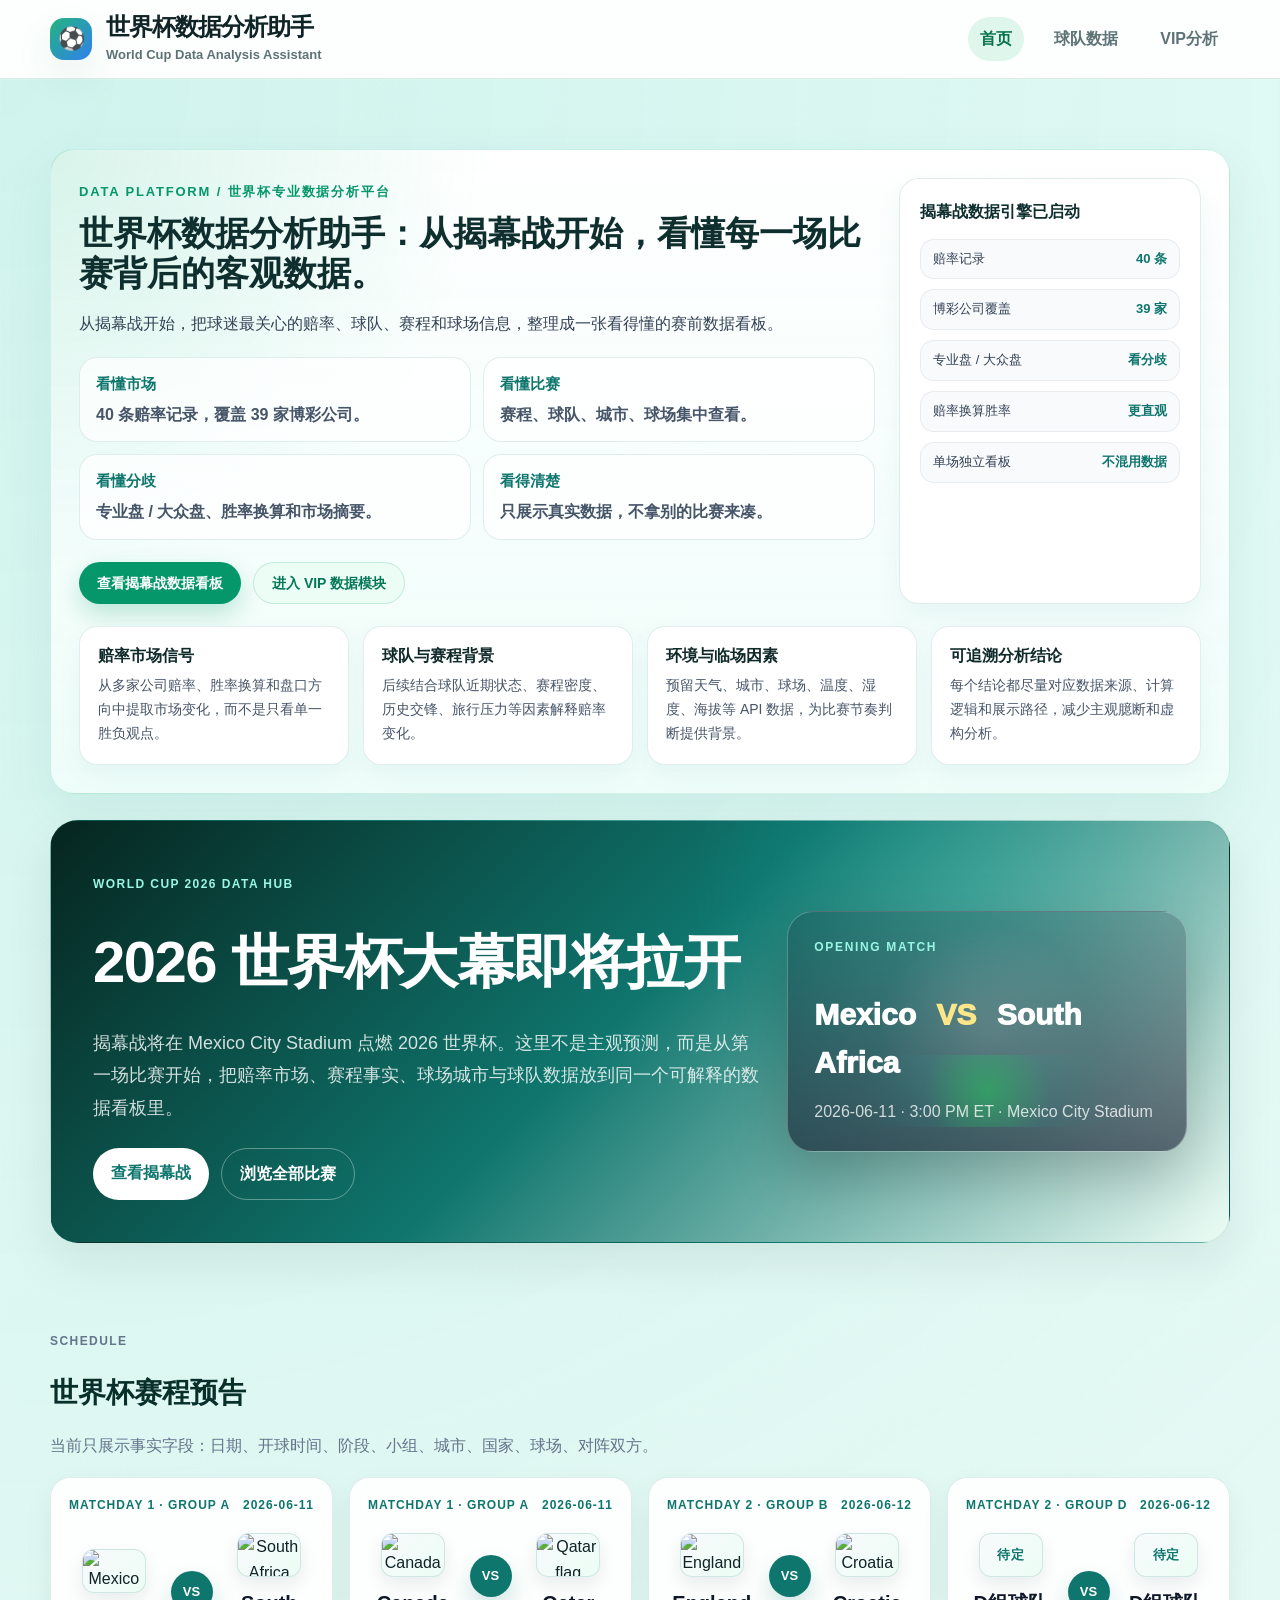
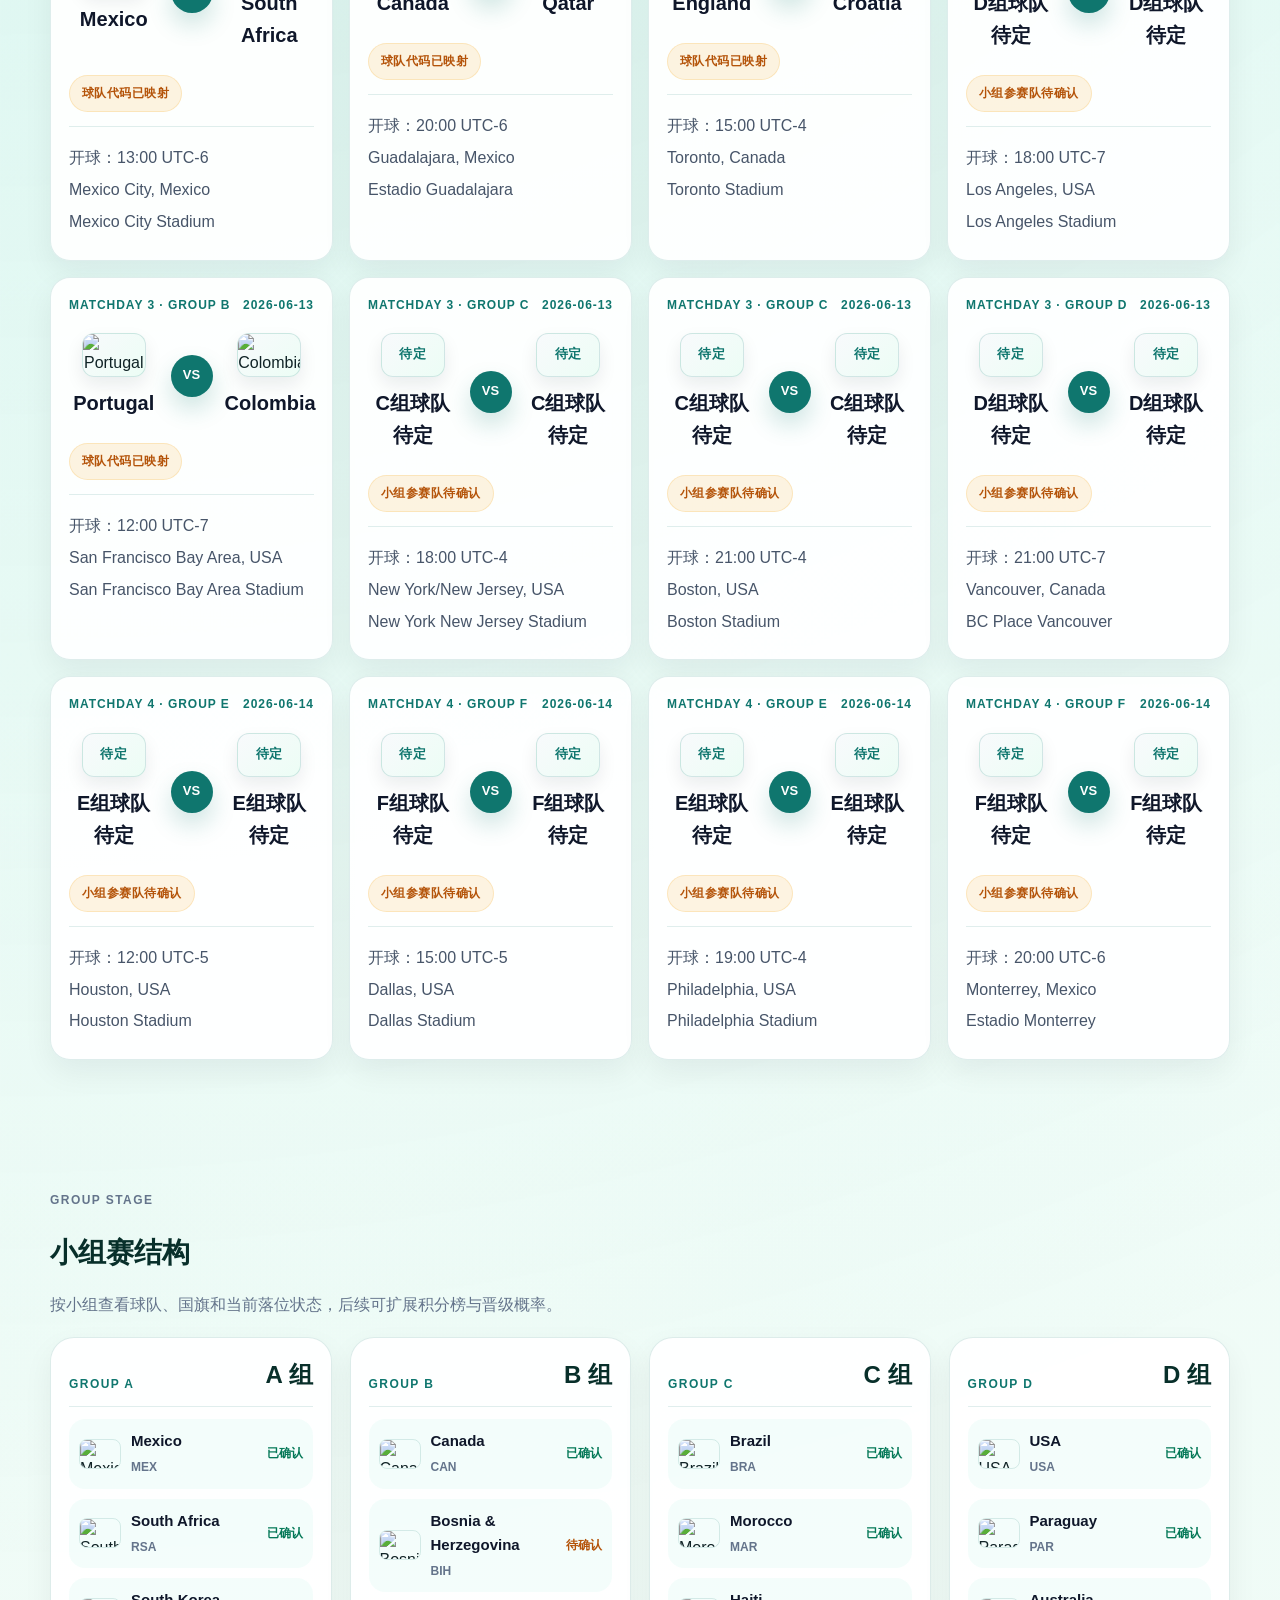
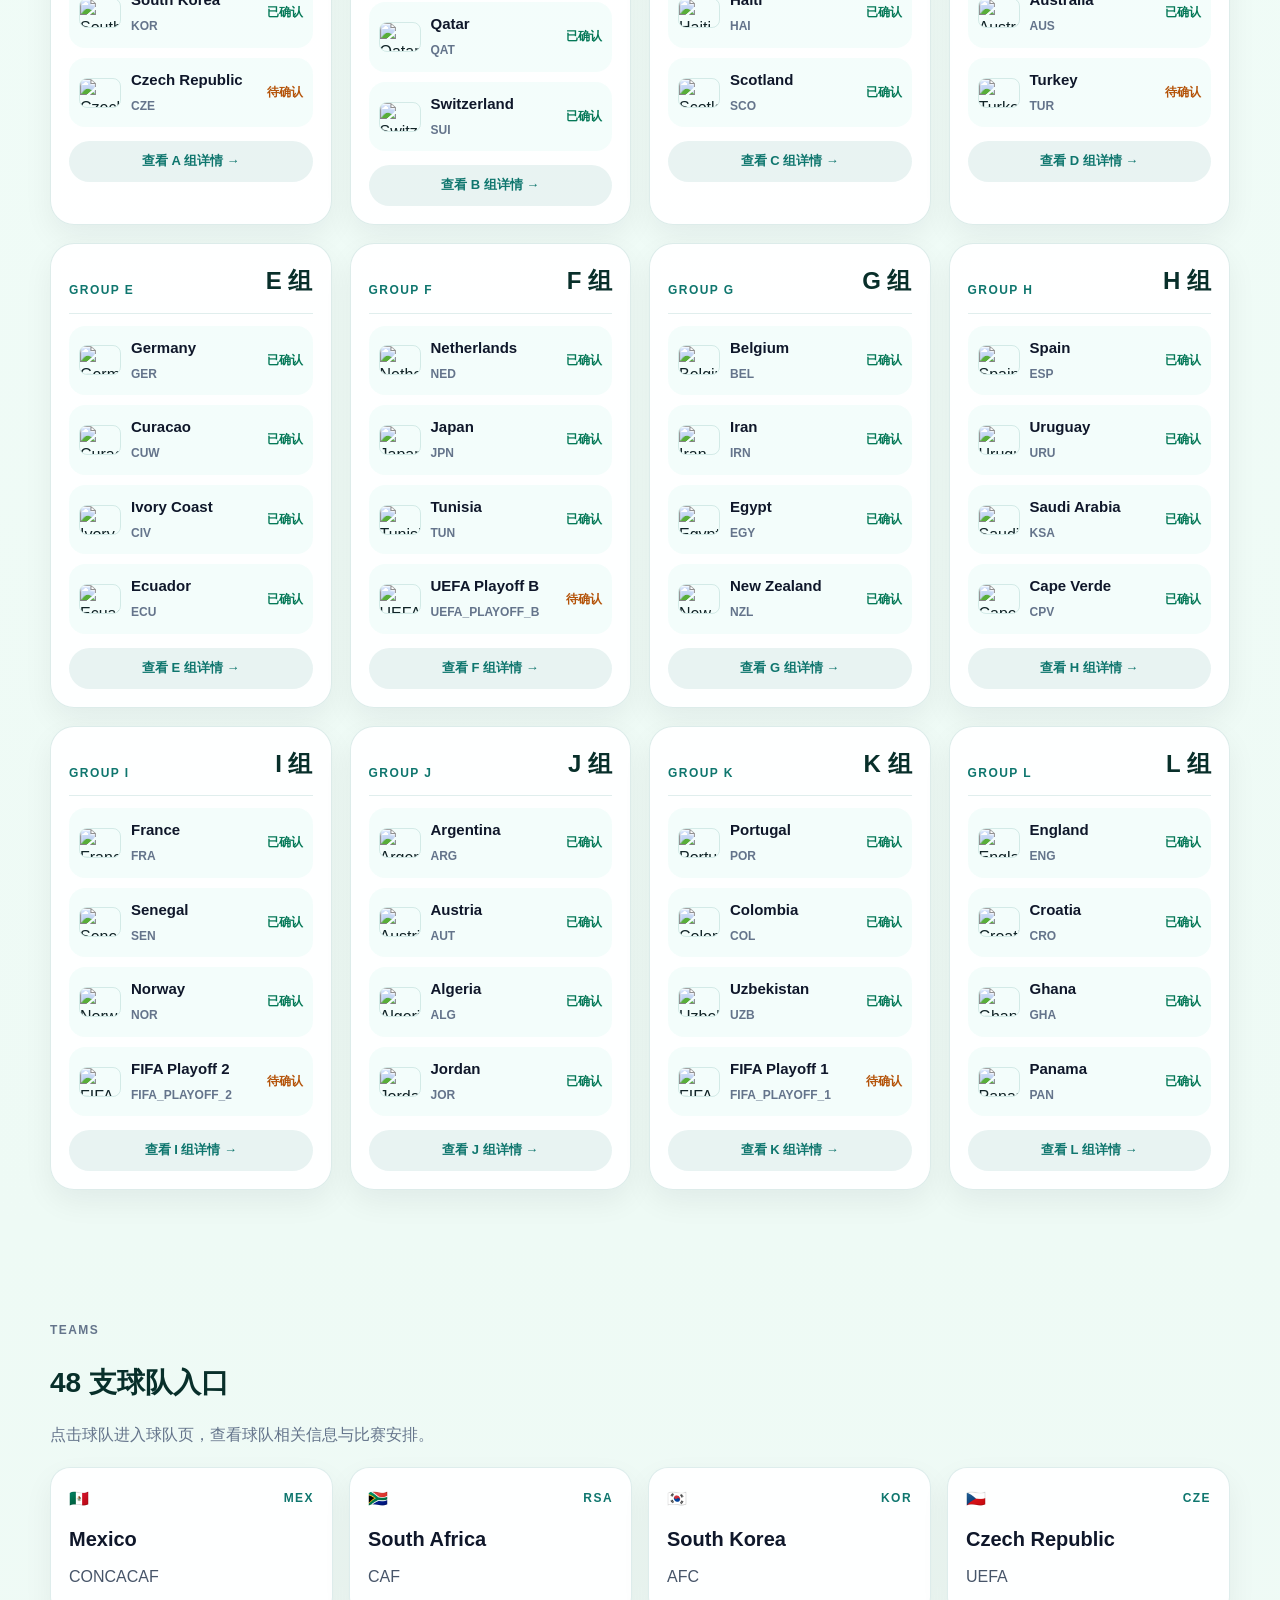
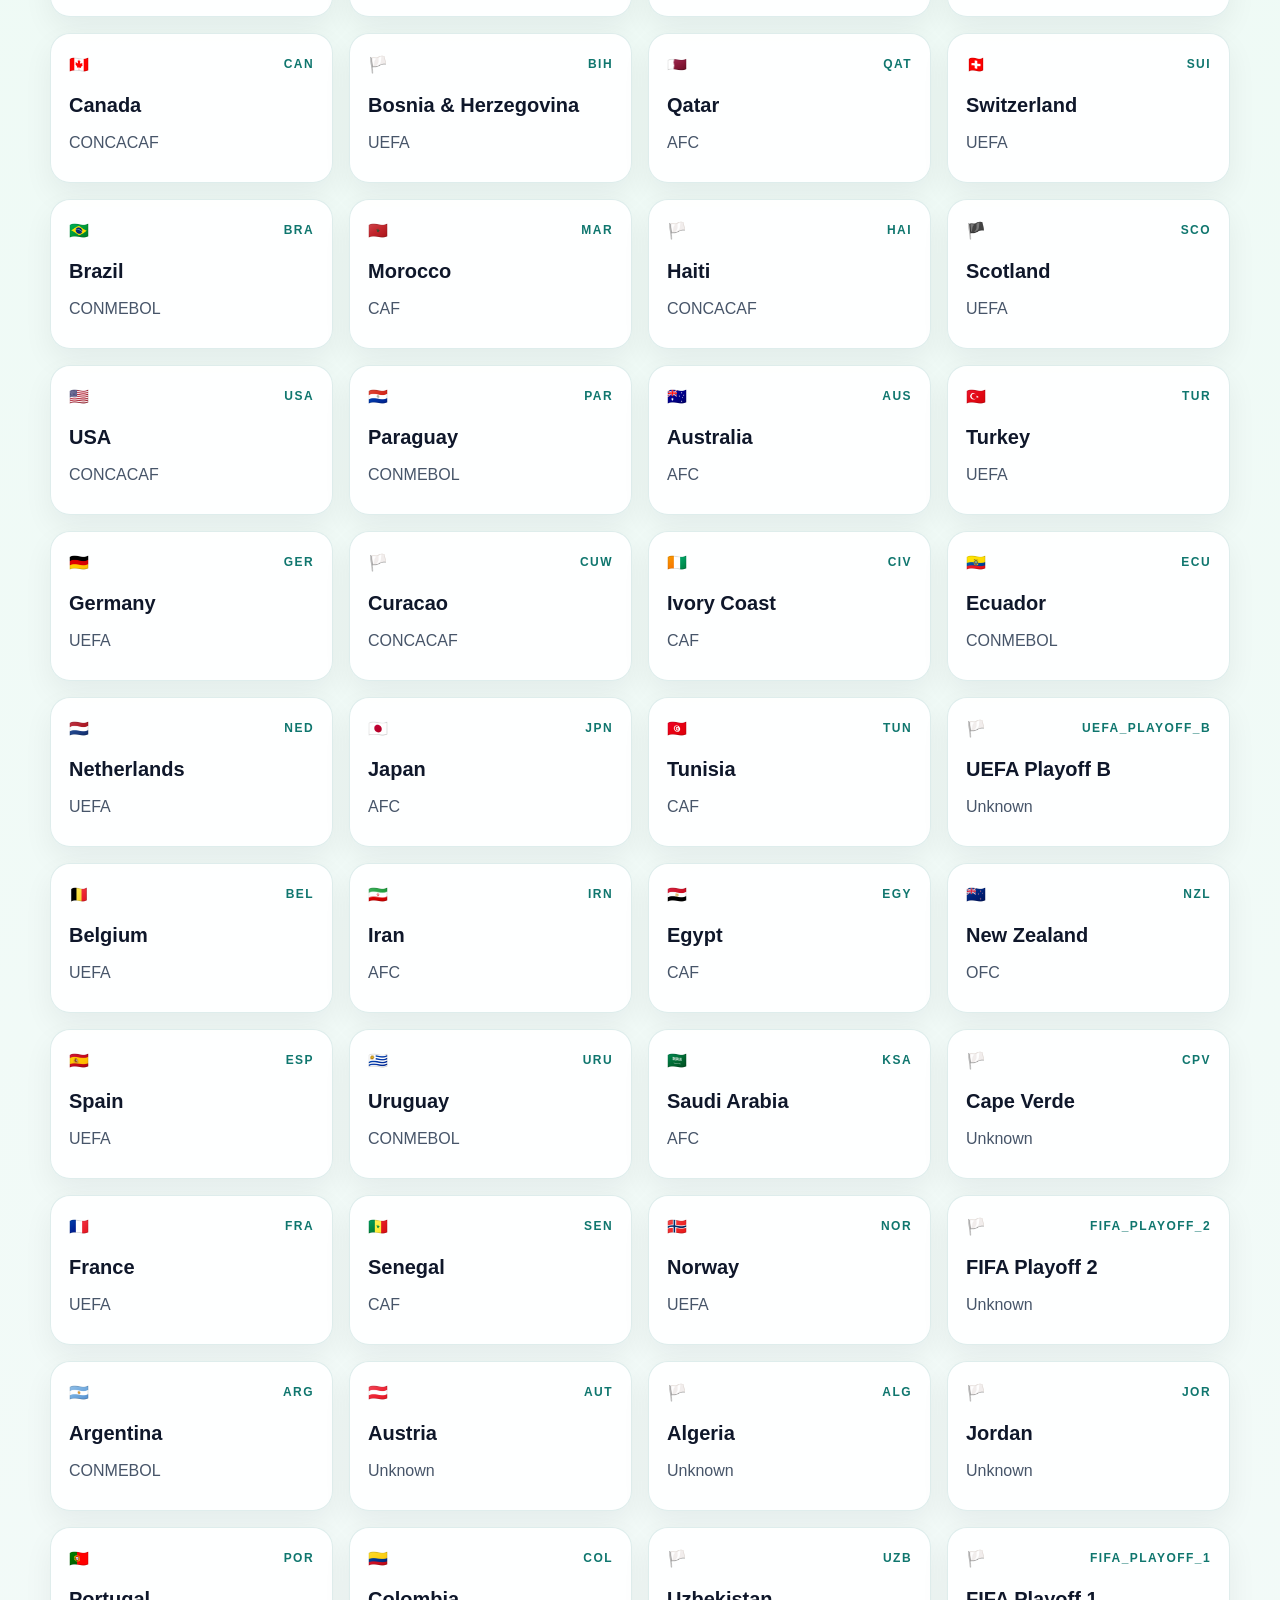
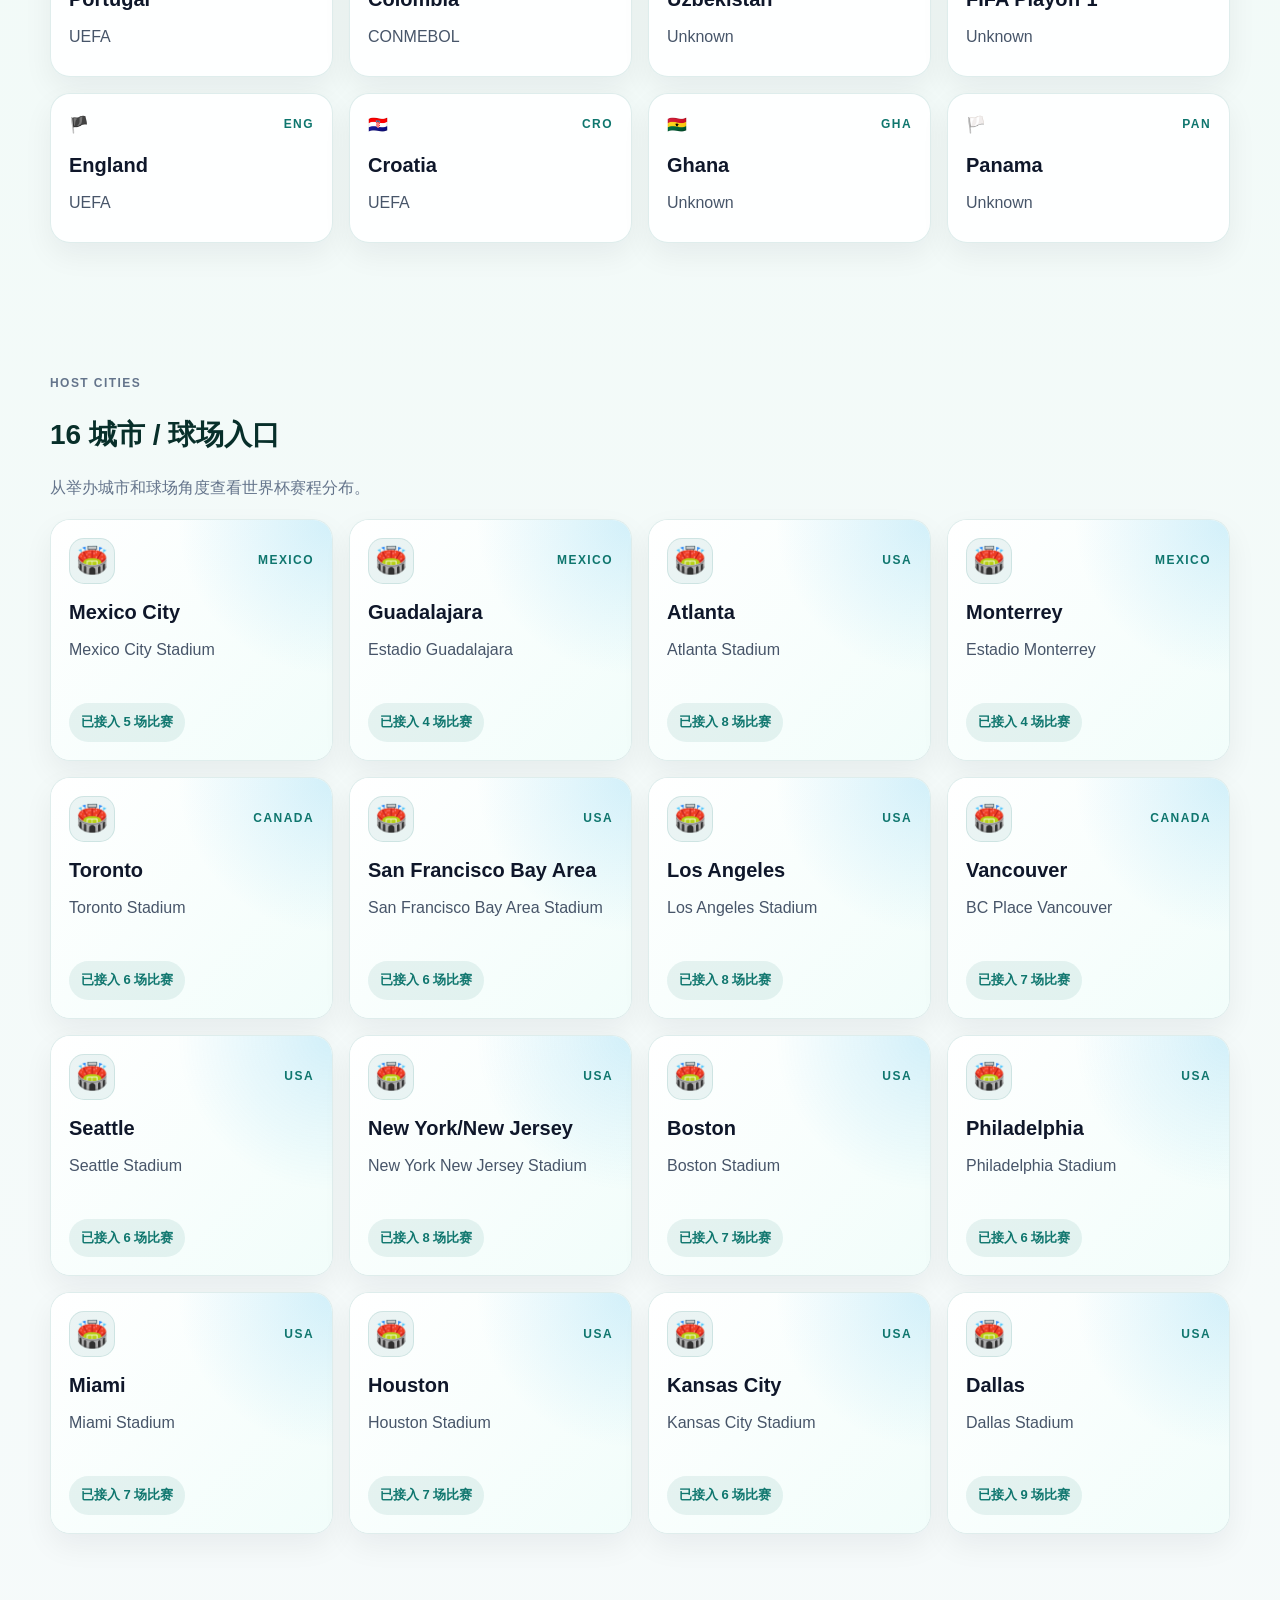
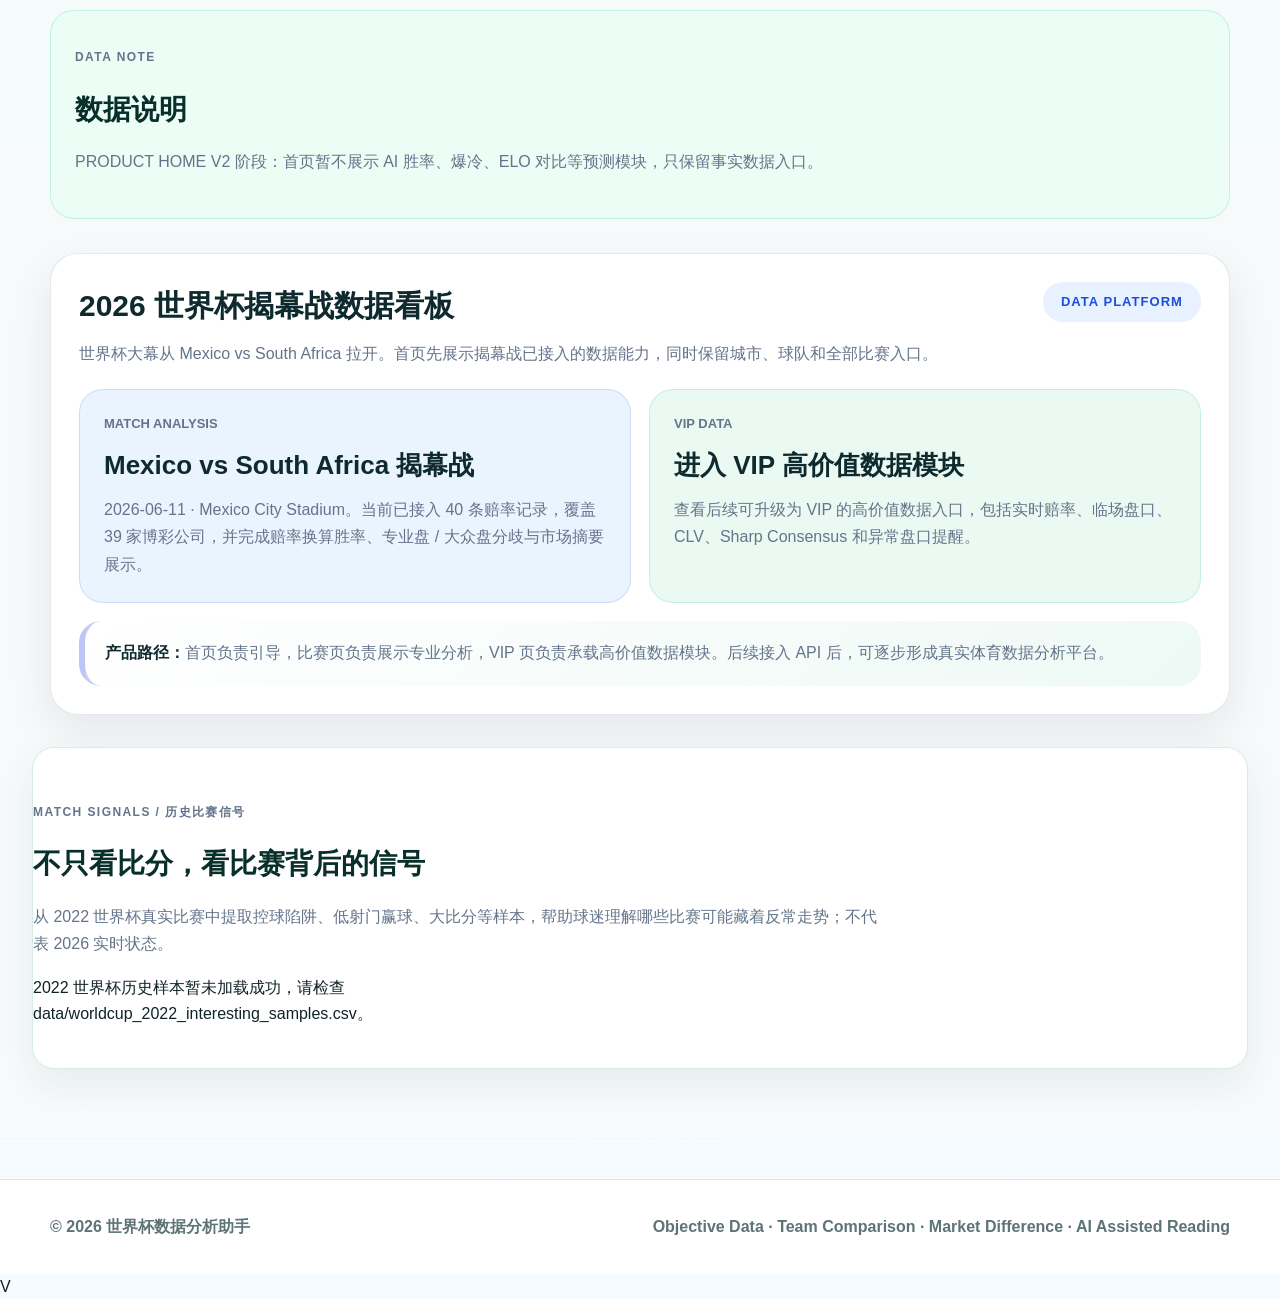
==== index.html @ f9891bd7 "publish clean static site package" ====
﻿<!DOCTYPE html>
<html lang="zh-CN">
<head>
  <meta charset="UTF-8" />
  <meta name="viewport" content="width=device-width, initial-scale=1.0" />
  <title>世界杯数据分析助手</title>
  <link rel="stylesheet" href="styles.css" />
<style id="home-platform-positioning-v2-style">
  #home-platform-positioning-v2 {
    max-width: 1180px;
    margin: 26px auto;
    padding: 28px;
    border-radius: 24px;
    border: 1px solid rgba(16,185,129,0.18);
    background:
      radial-gradient(circle at top left, rgba(16,185,129,0.16), transparent 32%),
      linear-gradient(180deg, rgba(255,255,255,0.98), rgba(240,253,250,0.92));
    box-shadow: 0 18px 50px rgba(15,118,110,0.08);
    box-sizing: border-box;
  }

  #home-platform-positioning-v2 .home-positioning-top {
    display: grid;
    grid-template-columns: minmax(0, 1.45fr) minmax(280px, 0.55fr);
    gap: 24px;
    align-items: stretch;
  }

  #home-platform-positioning-v2 .eyebrow {
    margin: 0 0 10px;
    color: #059669;
    font-size: 13px;
    font-weight: 900;
    letter-spacing: 0.14em;
    text-transform: uppercase;
  }

  #home-platform-positioning-v2 h1 {
    margin: 0;
    color: #0f2f2f;
    font-size: 34px;
    line-height: 1.18;
    font-weight: 950;
  }

  #home-platform-positioning-v2 .lead {
    margin: 16px 0 0;
    max-width: 820px;
    color: #334155;
    font-size: 16px;
    line-height: 1.85;
  }

  #home-platform-positioning-v2 .home-positioning-actions {
    display: flex;
    flex-wrap: wrap;
    gap: 12px;
    margin-top: 22px;
  }

  #home-platform-positioning-v2 .home-positioning-actions a {
    display: inline-flex;
    align-items: center;
    justify-content: center;
    min-height: 42px;
    padding: 0 18px;
    border-radius: 999px;
    text-decoration: none;
    font-size: 14px;
    font-weight: 850;
  }

  #home-platform-positioning-v2 .primary-link {
    background: #059669;
    color: #ffffff;
    box-shadow: 0 10px 24px rgba(5,150,105,0.24);
  }

  #home-platform-positioning-v2 .secondary-link {
    background: #ecfdf5;
    color: #047857;
    border: 1px solid rgba(5,150,105,0.18);
  }

  #home-platform-positioning-v2 .signal-panel {
    padding: 20px;
    border-radius: 20px;
    background: #ffffff;
    border: 1px solid rgba(15,118,110,0.12);
    box-shadow: 0 12px 28px rgba(15,118,110,0.06);
  }

  #home-platform-positioning-v2 .signal-panel-title {
    margin: 0 0 14px;
    color: #0f2f2f;
    font-size: 16px;
    font-weight: 900;
  }

  #home-platform-positioning-v2 .signal-list {
    display: grid;
    gap: 10px;
  }

  #home-platform-positioning-v2 .signal-item {
    display: flex;
    justify-content: space-between;
    gap: 12px;
    padding: 10px 12px;
    border-radius: 14px;
    background: #f8fafc;
    border: 1px solid rgba(15,23,42,0.06);
    color: #334155;
    font-size: 13px;
    line-height: 1.45;
  }

  #home-platform-positioning-v2 .signal-item strong {
    color: #0f766e;
    white-space: nowrap;
  }

  #home-platform-positioning-v2 .home-positioning-grid {
    display: grid;
    grid-template-columns: repeat(4, minmax(0, 1fr));
    gap: 14px;
    margin-top: 22px;
  }

  #home-platform-positioning-v2 .positioning-card {
    padding: 18px;
    border-radius: 18px;
    background: #ffffff;
    border: 1px solid rgba(15,118,110,0.12);
    box-shadow: 0 10px 24px rgba(15,118,110,0.05);
  }

  #home-platform-positioning-v2 .positioning-card h3 {
    margin: 0 0 8px;
    color: #102a2a;
    font-size: 16px;
    line-height: 1.35;
  }

  #home-platform-positioning-v2 .positioning-card p {
    margin: 0;
    color: #475569;
    font-size: 14px;
    line-height: 1.7;
  }

  @media (max-width: 980px) {
    #home-platform-positioning-v2 {
      margin: 20px 14px;
      padding: 22px;
    }

    #home-platform-positioning-v2 .home-positioning-top {
      grid-template-columns: 1fr;
    }

    #home-platform-positioning-v2 .home-positioning-grid {
      grid-template-columns: repeat(2, minmax(0, 1fr));
    }

    #home-platform-positioning-v2 h1 {
      font-size: 28px;
    }
  }

  @media (max-width: 640px) {
    #home-platform-positioning-v2 .home-positioning-grid {
      grid-template-columns: 1fr;
    }
  }
</style>
<style id="home-signal-proof-note-style">
  .signal-proof-note{
    margin-top:16px;
    padding:14px 16px;
    border-radius:18px;
    background:rgba(5,150,105,.08);
    border:1px solid rgba(5,150,105,.18);
    color:#0f2a2e;
    line-height:1.7;
    font-weight:800;
  }
</style>
</head>

<body>
  <header class="site-header">
    <div class="container header-inner">
      <div class="brand">
        <div class="brand-mark">⚽</div>
        <div>
          <h1>世界杯数据分析助手</h1>
          <p>World Cup Data Analysis Assistant</p>
        </div>
      </div>

      <nav class="main-nav">
        <a href="index.html" class="active">首页</a>
        <a href="team.html?code=MEX">球队数据</a>
        <a href="vip.html">VIP分析</a>
      </nav>
    </div>
  </header>

  <main id="product-home-v2-root" class="product-home-v2">
<section id="home-platform-positioning-v2">
  <div class="home-positioning-top">
    <div>
      <p class="eyebrow">DATA PLATFORM / 世界杯专业数据分析平台</p>
      <h1>世界杯数据分析助手：从揭幕战开始，看懂每一场比赛背后的客观数据。</h1>
      <p class="lead">
        从揭幕战开始，把球迷最关心的赔率、球队、赛程和球场信息，整理成一张看得懂的赛前数据看板。
      </p>

      <div style="display:grid;grid-template-columns:repeat(2,minmax(0,1fr));gap:12px;margin:18px 0 22px;">
        <div style="padding:14px 16px;border-radius:18px;background:rgba(255,255,255,.72);border:1px solid rgba(15,118,110,.12);">
          <strong style="display:block;color:#0f766e;font-size:15px;margin-bottom:6px;">看懂市场</strong>
          <span style="color:#475569;font-weight:700;line-height:1.6;">40 条赔率记录，覆盖 39 家博彩公司。</span>
        </div>
        <div style="padding:14px 16px;border-radius:18px;background:rgba(255,255,255,.72);border:1px solid rgba(15,118,110,.12);">
          <strong style="display:block;color:#0f766e;font-size:15px;margin-bottom:6px;">看懂比赛</strong>
          <span style="color:#475569;font-weight:700;line-height:1.6;">赛程、球队、城市、球场集中查看。</span>
        </div>
        <div style="padding:14px 16px;border-radius:18px;background:rgba(255,255,255,.72);border:1px solid rgba(15,118,110,.12);">
          <strong style="display:block;color:#0f766e;font-size:15px;margin-bottom:6px;">看懂分歧</strong>
          <span style="color:#475569;font-weight:700;line-height:1.6;">专业盘 / 大众盘、胜率换算和市场摘要。</span>
        </div>
        <div style="padding:14px 16px;border-radius:18px;background:rgba(255,255,255,.72);border:1px solid rgba(15,118,110,.12);">
          <strong style="display:block;color:#0f766e;font-size:15px;margin-bottom:6px;">看得清楚</strong>
          <span style="color:#475569;font-weight:700;line-height:1.6;">只展示真实数据，不拿别的比赛来凑。</span>
        </div>
      </div>

      <div class="home-positioning-actions">
        <a class="primary-link" href="match.html?id=1">查看揭幕战数据看板</a>
        <a class="secondary-link" href="vip.html">进入 VIP 数据模块</a>
      </div>
    </div>

    <aside class="signal-panel">
      <p class="signal-panel-title">揭幕战数据引擎已启动</p>
      <div class="signal-list">
        <div class="signal-item"><span>赔率记录</span><strong>40 条</strong></div>
        <div class="signal-item"><span>博彩公司覆盖</span><strong>39 家</strong></div>
        <div class="signal-item"><span>专业盘 / 大众盘</span><strong>看分歧</strong></div>
        <div class="signal-item"><span>赔率换算胜率</span><strong>更直观</strong></div>
        <div class="signal-item"><span>单场独立看板</span><strong>不混用数据</strong></div>
      </div>
    </aside>
  </div>

  <div class="home-positioning-grid">
    <div class="positioning-card">
      <h3>赔率市场信号</h3>
      <p>从多家公司赔率、胜率换算和盘口方向中提取市场变化，而不是只看单一胜负观点。</p>
    </div>

    <div class="positioning-card">
      <h3>球队与赛程背景</h3>
      <p>后续结合球队近期状态、赛程密度、历史交锋、旅行压力等因素解释赔率变化。</p>
    </div>

    <div class="positioning-card">
      <h3>环境与临场因素</h3>
      <p>预留天气、城市、球场、温度、湿度、海拔等 API 数据，为比赛节奏判断提供背景。</p>
    </div>

    <div class="positioning-card">
      <h3>可追溯分析结论</h3>
      <p>每个结论都尽量对应数据来源、计算逻辑和展示路径，减少主观臆断和虚构分析。</p>
    </div>
  </div>
</section>
  <section class="home-hero hero-v2">
  <div class="hero-copy">
    <p class="eyebrow">WORLD CUP 2026 DATA HUB</p>
    <h1>2026 世界杯大幕即将拉开</h1>
    <p class="hero-subtitle">
      揭幕战将在 Mexico City Stadium 点燃 2026 世界杯。这里不是主观预测，而是从第一场比赛开始，把赔率市场、赛程事实、球场城市与球队数据放到同一个可解释的数据看板里。
    </p>
    <div class="hero-actions">
      <a href="match.html?id=1" class="hero-btn primary">查看揭幕战</a>
      <a href="#home-schedule-preview" class="hero-btn ghost">浏览全部比赛</a>
    </div>
  </div>

  <div class="hero-visual-card">
    <div class="stadium-glow"></div>
    <div class="hero-match-label">OPENING MATCH</div>
    <div class="hero-match-title">Mexico <span>VS</span> South Africa</div>
    <div class="hero-match-meta">2026-06-11 · 3:00 PM ET · Mexico City Stadium</div>
  </div>
</section>

  <section id="home-schedule-preview" class="home-section">
    <div class="section-head">
      <p class="eyebrow">SCHEDULE</p>
      <h2>世界杯赛程预告</h2>
      <p>当前只展示事实字段：日期、开球时间、阶段、小组、城市、国家、球场、对阵双方。</p>
    </div>
    <div id="home-schedule-list" class="home-grid"></div>
  </section>

  <section id="home-groups-entry" class="home-section">
    <div class="section-head">
      <p class="eyebrow">GROUP STAGE</p>
      <h2>小组赛结构</h2>
      <p>按小组查看球队、国旗和当前落位状态，后续可扩展积分榜与晋级概率。</p>
    </div>
    <div id="home-groups-grid" class="groups-grid"></div>
  </section>
  <section id="home-teams-entry" class="home-section">
    <div class="section-head">
      <p class="eyebrow">TEAMS</p>
      <h2>48 支球队入口</h2>
      <p>点击球队进入球队页，查看球队相关信息与比赛安排。</p>
    </div>
    <div id="home-teams-grid" class="home-grid"></div>
  </section>

  <section id="home-cities-entry" class="home-section">
    <div class="section-head">
      <p class="eyebrow">HOST CITIES</p>
      <h2>16 城市 / 球场入口</h2>
      <p>从举办城市和球场角度查看世界杯赛程分布。</p>
    </div>
    <div id="home-cities-grid" class="home-grid"></div>
  </section>

  <section id="home-data-note" class="home-section data-note">
    <div class="section-head">
      <p class="eyebrow">DATA NOTE</p>
      <h2>数据说明</h2>
      <p>
        PRODUCT HOME V2 阶段：首页暂不展示 AI 胜率、爆冷、ELO 对比等预测模块，只保留事实数据入口。
      </p>
    </div>
  </section>

  <!-- HOME_ENTRY_LINKS_V1 -->
  <section style="max-width:1180px;margin:32px auto;padding:28px;border-radius:28px;background:#ffffff;border:1px solid rgba(148,163,184,.24);box-shadow:0 18px 45px rgba(15,23,42,.08);">
    <div style="display:flex;align-items:flex-start;justify-content:space-between;gap:18px;margin-bottom:22px;">
      <div>
        <h3 style="font-size:30px;margin:0 0 10px;color:#0f2a2e;">2026 世界杯揭幕战数据看板</h3>
        <p style="margin:0;color:#64748b;font-size:16px;line-height:1.7;">世界杯大幕从 Mexico vs South Africa 拉开。首页先展示揭幕战已接入的数据能力，同时保留城市、球队和全部比赛入口。</p>
      </div>
      <span style="display:inline-flex;align-items:center;padding:10px 18px;border-radius:999px;background:#e8f1ff;color:#1d4ed8;font-weight:900;font-size:13px;letter-spacing:.08em;white-space:nowrap;">DATA PLATFORM</span>
    </div>

    <div style="display:grid;grid-template-columns:repeat(2,minmax(0,1fr));gap:18px;margin-top:18px;">
      <a href="match.html?id=1" style="display:block;text-decoration:none;padding:24px;border-radius:24px;background:#eaf4ff;border:1px solid rgba(37,99,235,.16);">
        <span style="display:block;color:#64748b;font-weight:800;font-size:13px;margin-bottom:10px;">MATCH ANALYSIS</span>
        <strong style="display:block;font-size:26px;color:#0f2a2e;margin-bottom:10px;">Mexico vs South Africa 揭幕战</strong>
        <p style="margin:0;color:#64748b;line-height:1.7;">2026-06-11 · Mexico City Stadium。当前已接入 40 条赔率记录，覆盖 39 家博彩公司，并完成赔率换算胜率、专业盘 / 大众盘分歧与市场摘要展示。</p>
      </a>

      <a href="vip.html" style="display:block;text-decoration:none;padding:24px;border-radius:24px;background:#eafaf2;border:1px solid rgba(16,185,129,.16);">
        <span style="display:block;color:#64748b;font-weight:800;font-size:13px;margin-bottom:10px;">VIP DATA</span>
        <strong style="display:block;font-size:26px;color:#0f2a2e;margin-bottom:10px;">进入 VIP 高价值数据模块</strong>
        <p style="margin:0;color:#64748b;line-height:1.7;">查看后续可升级为 VIP 的高价值数据入口，包括实时赔率、临场盘口、CLV、Sharp Consensus 和异常盘口提醒。</p>
      </a>
    </div>

    <div style="margin-top:18px;padding:18px 20px;border-radius:22px;background:linear-gradient(135deg,#ffffff,#eef9f5);border-left:6px solid rgba(99,102,241,.35);">
      <p style="margin:0;color:#64748b;line-height:1.8;"><strong style="color:#0f2a2e;">产品路径：</strong>首页负责引导，比赛页负责展示专业分析，VIP 页负责承载高价值数据模块。后续接入 API 后，可逐步形成真实体育数据分析平台。</p>
    </div>
  </section>


  <section class="panel" id="home-2022-interesting-samples" style="margin-top:24px;">
    <div class="section-head">
      <div>
        <p class="eyebrow">MATCH SIGNALS / 历史比赛信号</p>
        <h2>不只看比分，看比赛背后的信号</h2>
      </div>
      <p class="muted">从 2022 世界杯真实比赛中提取控球陷阱、低射门赢球、大比分等样本，帮助球迷理解哪些比赛可能藏着反常走势；不代表 2026 实时状态。</p>
    </div>
    <div id="homeInterestingSamplesList" style="display:grid;grid-template-columns:repeat(3,minmax(0,1fr));gap:18px;align-items:stretch;">
      <div class="muted">正在读取 2022 世界杯历史样本...</div>
    </div>
  </section>

</main>

  <footer class="site-footer">
    <div class="container footer-inner">
      <p>© 2026 世界杯数据分析助手</p>
      <p>Objective Data · Team Comparison · Market Difference · AI Assisted Reading</p>
    </div>
  </footer>

 V</body>

<script src="app.js"></script>

</html>
---- styles.css ----
* {
  box-sizing: border-box;
}

:root {
  --bg: #f3fbf7;
  --bg-soft: #e9f7f4;
  --white: #ffffff;
  --text: #102326;
  --muted: #5d7376;
  --green: #24b47e;
  --green-soft: #dff6ec;
  --blue: #2f80ed;
  --blue-soft: #e6f1ff;
  --orange: #f59e0b;
  --orange-soft: #fff4db;
  --red: #ef4444;
  --red-soft: #ffe8e8;
  --border: #d9ebe5;
  --shadow: 0 16px 40px rgba(27, 72, 64, 0.08);
  --radius: 22px;
}

html {
  scroll-behavior: smooth;
}

body {
  margin: 0;
  font-family: -apple-system, BlinkMacSystemFont, "Segoe UI", "PingFang SC",
    "Microsoft YaHei", Arial, sans-serif;
  background:
    radial-gradient(circle at top left, #dff8ef 0, transparent 36%),
    linear-gradient(180deg, #f7fffb 0%, #eef9f5 48%, #f6fbff 100%);
  color: var(--text);
  line-height: 1.6;
}

a {
  color: inherit;
  text-decoration: none;
}

.container {
  width: min(1180px, calc(100% - 40px));
  margin: 0 auto;
}

/* Header */
.site-header {
  position: sticky;
  top: 0;
  z-index: 20;
  background: rgba(255, 255, 255, 0.88);
  backdrop-filter: blur(14px);
  border-bottom: 1px solid var(--border);
}

.header-inner {
  min-height: 78px;
  display: flex;
  align-items: center;
  justify-content: space-between;
  gap: 24px;
}

.brand {
  display: flex;
  align-items: center;
  gap: 14px;
}

.brand-mark {
  width: 42px;
  height: 42px;
  border-radius: 14px;
  background: linear-gradient(135deg, var(--green), var(--blue));
  color: #fff;
  display: grid;
  place-items: center;
  font-size: 22px;
  box-shadow: var(--shadow);
}

.brand h1 {
  margin: 0;
  font-size: 24px;
  line-height: 1.2;
  letter-spacing: -0.04em;
}

.brand p {
  margin: 3px 0 0;
  color: var(--muted);
  font-size: 13px;
  font-weight: 600;
}

.main-nav {
  display: flex;
  align-items: center;
  gap: 18px;
  font-weight: 700;
  color: var(--muted);
}

.main-nav a {
  padding: 9px 12px;
  border-radius: 999px;
}

.main-nav a.active,
.main-nav a:hover {
  background: var(--green-soft);
  color: #08724e;
}

/* Hero */
.hero {
  padding: 64px 0 52px;
}

.hero-grid {
  display: grid;
  grid-template-columns: minmax(0, 1.25fr) minmax(320px, 0.75fr);
  gap: 34px;
  align-items: center;
}

.hero-content {
  padding: 20px 0;
}

.eyebrow,
.section-title span {
  display: inline-flex;
  align-items: center;
  gap: 8px;
  color: #0c8f63;
  font-size: 13px;
  font-weight: 900;
  letter-spacing: 0.12em;
  text-transform: uppercase;
}

.hero h2 {
  margin: 16px 0 18px;
  max-width: 780px;
  font-size: clamp(36px, 5vw, 64px);
  line-height: 1.08;
  letter-spacing: -0.06em;
}

.hero p {
  max-width: 760px;
  margin: 0;
  font-size: 18px;
  color: var(--muted);
}

.hero-actions {
  display: flex;
  flex-wrap: wrap;
  gap: 14px;
  margin-top: 30px;
}

.hero-card {
  background: rgba(255, 255, 255, 0.86);
  border: 1px solid var(--border);
  border-radius: 28px;
  box-shadow: var(--shadow);
  padding: 30px;
}

.hero-card h3 {
  margin: 0 0 18px;
  font-size: 24px;
}

.clean-list {
  margin: 0;
  padding-left: 20px;
  color: var(--muted);
}

.clean-list li {
  margin: 10px 0;
}

.clean-list strong {
  color: var(--text);
}

/* Buttons */
.btn {
  display: inline-flex;
  align-items: center;
  justify-content: center;
  min-height: 48px;
  padding: 0 22px;
  border-radius: 999px;
  font-weight: 900;
  border: 1px solid transparent;
}

.btn.small {
  min-height: 42px;
  padding: 0 18px;
  font-size: 14px;
}

.btn-primary {
  background: linear-gradient(135deg, var(--green), #16a0b5);
  color: #fff;
  box-shadow: 0 12px 24px rgba(36, 180, 126, 0.22);
}

.btn-secondary {
  background: #fff;
  color: #176b55;
  border-color: var(--border);
}

.text-link {
  color: #0c8f63;
  font-weight: 900;
}

/* Sections */
section {
  padding: 42px 0;
}

.section-title {
  margin-bottom: 24px;
}

.section-title h2 {
  margin: 8px 0 8px;
  font-size: clamp(28px, 3vw, 44px);
  line-height: 1.18;
  letter-spacing: -0.04em;
}

.section-title p {
  margin: 0;
  color: var(--muted);
  font-size: 17px;
}

.row-title {
  display: flex;
  justify-content: space-between;
  align-items: flex-end;
  gap: 20px;
}

/* Overview */
.stats-grid {
  display: grid;
  grid-template-columns: repeat(4, 1fr);
  gap: 18px;
}

.stat-card,
.entry-card,
.group-card,
.evidence-item,
.match-card {
  background: rgba(255, 255, 255, 0.9);
  border: 1px solid var(--border);
  border-radius: var(--radius);
  box-shadow: var(--shadow);
}

.stat-card {
  padding: 22px;
}

.stat-card span {
  display: block;
  color: var(--muted);
  font-weight: 900;
  font-size: 13px;
}

.stat-card strong {
  display: block;
  margin-top: 8px;
  font-size: 26px;
  line-height: 1.2;
}

.stat-card p {
  margin: 8px 0 0;
  color: var(--muted);
}

.stat-card.green {
  background: var(--green-soft);
}

.stat-card.blue {
  background: var(--blue-soft);
}

.stat-card.orange {
  background: var(--orange-soft);
}

.stat-card.red {
  background: var(--red-soft);
}

/* Match card */
.match-card-grid {
  display: grid;
  grid-template-columns: 1fr;
  gap: 18px;
}

.match-card {
  padding: 26px;
}

.match-topline {
  display: flex;
  justify-content: space-between;
  gap: 12px;
  margin-bottom: 20px;
}

.badge {
  display: inline-flex;
  padding: 6px 12px;
  border-radius: 999px;
  font-size: 13px;
  font-weight: 900;
}

.badge.green {
  background: var(--green-soft);
  color: #08724e;
}

.match-stage {
  color: var(--muted);
  font-weight: 800;
}

.match-teams {
  display: grid;
  grid-template-columns: 1fr auto 1fr;
  align-items: center;
  gap: 20px;
  margin-bottom: 24px;
}

.team-side {
  display: flex;
  align-items: center;
  gap: 12px;
  font-size: 22px;
}

.team-side:last-child {
  justify-content: flex-end;
}

.flag-placeholder {
  width: 44px;
  height: 44px;
  border-radius: 14px;
  display: grid;
  place-items: center;
  background: linear-gradient(135deg, #e6f7ff, #dff6ec);
  border: 1px solid var(--border);
  font-weight: 900;
  color: #176b55;
}

.versus {
  font-weight: 1000;
  color: var(--orange);
  font-size: 22px;
}

.fact-grid {
  display: grid;
  grid-template-columns: repeat(4, 1fr);
  gap: 14px;
  margin-bottom: 22px;
}

.fact-grid div {
  background: #f8fcfb;
  border: 1px solid var(--border);
  border-radius: 16px;
  padding: 14px;
}

.fact-grid span {
  display: block;
  color: var(--muted);
  font-size: 13px;
  font-weight: 800;
}

.fact-grid strong {
  display: block;
  margin-top: 5px;
  font-size: 15px;
}

.card-actions {
  display: flex;
  flex-wrap: wrap;
  gap: 12px;
}

/* Entry */
.entry-grid {
  display: grid;
  grid-template-columns: repeat(3, 1fr);
  gap: 18px;
}

.entry-card {
  padding: 24px;
  transition: transform 0.18s ease, box-shadow 0.18s ease;
}

.entry-card:hover {
  transform: translateY(-3px);
}

.entry-card h3 {
  margin: 0 0 10px;
  font-size: 22px;
}

.entry-card p {
  margin: 0 0 18px;
  color: var(--muted);
}

.entry-card span {
  font-weight: 900;
}

.entry-card.blue {
  background: var(--blue-soft);
}

.entry-card.green {
  background: var(--green-soft);
}

.entry-card.orange {
  background: var(--orange-soft);
}

/* Groups */
.groups-grid {
  display: grid;
  grid-template-columns: repeat(4, 1fr);
  gap: 14px;
}

.group-card {
  padding: 18px;
}

.group-card h3 {
  margin: 0 0 6px;
}

.group-card p {
  margin: 0;
  color: var(--muted);
}

/* Evidence */
.evidence-grid {
  display: grid;
  grid-template-columns: repeat(4, 1fr);
  gap: 18px;
}

.evidence-item {
  padding: 20px;
}

.evidence-item strong {
  display: block;
  font-size: 18px;
  margin-bottom: 8px;
}

.evidence-item p {
  margin: 0 0 14px;
  color: var(--muted);
}

.status {
  display: inline-flex;
  padding: 6px 10px;
  border-radius: 999px;
  font-size: 12px;
  font-weight: 900;
}

.status.pending {
  background: var(--orange-soft);
  color: #9a5b00;
}

.status.ready {
  background: var(--green-soft);
  color: #08724e;
}

.notice-box {
  margin-top: 22px;
  padding: 18px 20px;
  background: #fff;
  border: 1px solid var(--border);
  border-radius: 18px;
  color: var(--muted);
}

/* Footer */
.site-footer {
  padding: 34px 0;
  background: #ffffff;
  border-top: 1px solid var(--border);
  margin-top: 40px;
}

.footer-inner {
  display: flex;
  justify-content: space-between;
  gap: 18px;
  color: var(--muted);
  font-weight: 700;
}

.footer-inner p {
  margin: 0;
}

/* Old class compatibility */
.card,
.panel,
.section-card {
  background: var(--white);
  border: 1px solid var(--border);
  border-radius: var(--radius);
  box-shadow: var(--shadow);
}

/* Mobile */
@media (max-width: 900px) {
  .header-inner,
  .footer-inner,
  .row-title {
    flex-direction: column;
    align-items: flex-start;
  }

  .hero-grid,
  .stats-grid,
  .entry-grid,
  .evidence-grid {
    grid-template-columns: 1fr;
  }

  .groups-grid {
    grid-template-columns: repeat(2, 1fr);
  }

  .fact-grid {
    grid-template-columns: repeat(2, 1fr);
  }

  .main-nav {
    flex-wrap: wrap;
  }
}

@media (max-width: 560px) {
  .container {
    width: min(100% - 24px, 1180px);
  }

  .hero {
    padding-top: 36px;
  }

  .brand h1 {
    font-size: 20px;
  }

  .hero h2 {
    font-size: 34px;
  }

  .match-teams {
    grid-template-columns: 1fr;
    text-align: left;
  }

  .team-side:last-child {
    justify-content: flex-start;
  }

  .versus {
    text-align: left;
  }

  .fact-grid,
  .groups-grid {
    grid-template-columns: 1fr;
  }
}
/* Hook Section */
.hook-section {
  padding: 40px 0 20px;
}

.hook-title {
  margin-bottom: 20px;
}

.hook-title span {
  font-size: 12px;
  font-weight: 900;
  color: #0c8f63;
  letter-spacing: 0.12em;
}

.hook-title h2 {
  margin: 6px 0;
  font-size: 28px;
}

.hook-title p {
  margin: 0;
  color: var(--muted);
}

.hook-grid {
  display: grid;
  grid-template-columns: repeat(3, 1fr);
  gap: 16px;
}

.hook-card {
  background: white;
  border-radius: 18px;
  padding: 20px;
  border: 1px solid var(--border);
  box-shadow: var(--shadow);
  transition: 0.2s;
}

.hook-card:hover {
  transform: translateY(-4px);
}

.hook-card h3 {
  margin: 10px 0;
  font-size: 18px;
}

.hook-card p {
  color: var(--muted);
  font-size: 14px;
}

.hook-card a {
  display: inline-block;
  margin-top: 10px;
  font-weight: 900;
  color: #0c8f63;
}

.hook-badge {
  display: inline-block;
  padding: 4px 10px;
  border-radius: 999px;
  font-size: 12px;
  font-weight: 900;
}

.hook-badge.orange {
  background: var(--orange-soft);
  color: #9a5b00;
}

.hook-badge.blue {
  background: var(--blue-soft);
  color: #1d4ed8;
}

.hook-badge.green {
  background: var(--green-soft);
  color: #08724e;
}
/* HIDE_FAKE_TODAY_MATCHES_SECTION */
#todayMatches {
  display: none !important;
}

/* === PRODUCT HOME V2 === */
.product-home-v2 {
  background:
    radial-gradient(circle at top left, rgba(20, 184, 166, .16), transparent 34%),
    linear-gradient(180deg, #f4fffb 0%, #eefaf5 48%, #f8fafc 100%);
  padding: 44px 32px 70px;
}

.product-home-v2 .home-hero,
.product-home-v2 .home-section {
  max-width: 1180px;
  margin: 0 auto 34px;
}

.product-home-v2 .home-hero {
  border: 1px solid rgba(15, 118, 110, .14);
  border-radius: 28px;
  padding: 42px;
  background: linear-gradient(135deg, rgba(255,255,255,.96), rgba(220,252,231,.72));
  box-shadow: 0 20px 50px rgba(15, 23, 42, .08);
}

.product-home-v2 .home-hero h1 {
  margin: 10px 0 12px;
  font-size: clamp(34px, 5vw, 58px);
  letter-spacing: -1.5px;
  color: #06251f;
}

.product-home-v2 .hero-subtitle {
  max-width: 760px;
  font-size: 18px;
  line-height: 1.8;
  color: #475569;
}

.product-home-v2 .eyebrow,
.product-home-v2 .mini-label {
  font-size: 12px;
  font-weight: 800;
  letter-spacing: .12em;
  text-transform: uppercase;
  color: #0f766e;
}

.product-home-v2 .section-head {
  margin-bottom: 18px;
}

.product-home-v2 .section-head h2 {
  margin: 8px 0;
  font-size: 28px;
  color: #082f2a;
}

.product-home-v2 .section-head p {
  max-width: 860px;
  color: #64748b;
  line-height: 1.7;
}

.product-home-v2 .home-grid {
  display: grid;
  grid-template-columns: repeat(auto-fit, minmax(230px, 1fr));
  gap: 16px;
}

.product-home-v2 .home-card {
  display: block;
  border: 1px solid rgba(15, 118, 110, .13);
  border-radius: 20px;
  padding: 18px;
  background: rgba(255,255,255,.92);
  box-shadow: 0 12px 30px rgba(15, 23, 42, .06);
  text-decoration: none;
  color: inherit;
}

.product-home-v2 .home-card h3 {
  margin: 12px 0 10px;
  font-size: 20px;
  color: #0f172a;
}

.product-home-v2 .home-card p {
  margin: 7px 0;
  color: #475569;
  line-height: 1.55;
}

.product-home-v2 .home-link-card:hover {
  transform: translateY(-2px);
  border-color: rgba(20, 184, 166, .45);
  box-shadow: 0 16px 36px rgba(15, 118, 110, .12);
}

.product-home-v2 .data-note {
  border-radius: 24px;
  padding: 24px;
  background: #ecfdf5;
  border: 1px solid rgba(16, 185, 129, .18);
}

@media (max-width: 720px) {
  .product-home-v2 {
    padding: 28px 16px 50px;
  }

  .product-home-v2 .home-hero {
    padding: 28px 22px;
  }
}


.product-home-v2 .team-flag-card {
  min-height: 150px;
}

.product-home-v2 .team-flag-row {
  display: flex;
  align-items: center;
  justify-content: space-between;
  gap: 12px;
}

.product-home-v2 .team-flag {
  width: 52px;
  height: 52px;
  display: inline-flex;
  align-items: center;
  justify-content: center;
  border-radius: 16px;
  background: linear-gradient(135deg, #f8fafc, #ecfdf5);
  border: 1px solid rgba(15, 118, 110, .12);
  font-size: 32px;
  box-shadow: inset 0 1px 0 rgba(255,255,255,.9);
}


.product-home-v2 .team-flag-img {
  width: 62px;
  height: 42px;
  object-fit: cover;
  border-radius: 10px;
  border: 1px solid rgba(15, 118, 110, .14);
  box-shadow: 0 8px 18px rgba(15, 23, 42, .08);
}

.product-home-v2 .team-flag-fallback {
  display: none;
}


/* === PRODUCT HOME V2 Schedule Poster Cards === */
.product-home-v2 .schedule-poster-card {
  padding: 18px;
}

.product-home-v2 .schedule-meta {
  display: flex;
  align-items: center;
  justify-content: space-between;
  gap: 12px;
  color: #0f766e;
  font-size: 12px;
  font-weight: 900;
  letter-spacing: .08em;
  text-transform: uppercase;
}

.product-home-v2 .match-vs-row {
  display: grid;
  grid-template-columns: 1fr auto 1fr;
  align-items: center;
  gap: 12px;
  margin: 18px 0;
}

.product-home-v2 .match-side {
  min-width: 0;
  text-align: center;
}

.product-home-v2 .match-side h3 {
  margin: 10px 0 0;
  font-size: 20px;
}

.product-home-v2 .match-flag-img,
.product-home-v2 .match-flag-placeholder {
  width: 64px;
  height: 44px;
  margin: 0 auto;
  border-radius: 12px;
  border: 1px solid rgba(15,118,110,.16);
  background: linear-gradient(135deg, #f8fafc, #ecfdf5);
  box-shadow: 0 8px 18px rgba(15,23,42,.08);
}

.product-home-v2 .match-flag-img {
  object-fit: cover;
  display: block;
}

.product-home-v2 .match-flag-placeholder {
  display: flex;
  align-items: center;
  justify-content: center;
  color: #0f766e;
  font-weight: 900;
  font-size: 18px;
}

.product-home-v2 .vs-badge {
  width: 42px;
  height: 42px;
  border-radius: 999px;
  display: flex;
  align-items: center;
  justify-content: center;
  background: #0f766e;
  color: #ffffff;
  font-size: 13px;
  font-weight: 900;
  box-shadow: 0 12px 24px rgba(15,118,110,.2);
}

.product-home-v2 .schedule-info {
  border-top: 1px solid rgba(15,118,110,.12);
  padding-top: 12px;
}


.product-home-v2 .schedule-status-badge {
  margin-top: 6px;
  margin-bottom: 14px;
  padding: 8px 12px;
  border-radius: 999px;
  display: inline-flex;
  align-items: center;
  gap: 8px;
  background: rgba(245, 158, 11, .12);
  border: 1px solid rgba(245, 158, 11, .18);
  color: #b45309;
  font-size: 12px;
  font-weight: 800;
  letter-spacing: .04em;
}

.product-home-v2 .match-flag-placeholder {
  font-size: 13px;
  letter-spacing: .04em;
}


/* === PRODUCT HOME V2 City Venue Cards === */
.product-home-v2 .city-venue-card {
  position: relative;
  overflow: hidden;
}

.product-home-v2 .city-venue-card::before {
  content: "";
  position: absolute;
  inset: 0;
  background:
    radial-gradient(circle at top right, rgba(14, 165, 233, .16), transparent 42%),
    linear-gradient(135deg, rgba(255,255,255,.95), rgba(240,253,250,.9));
  z-index: 0;
}

.product-home-v2 .city-venue-card > * {
  position: relative;
  z-index: 1;
}

.product-home-v2 .city-card-top {
  display: flex;
  align-items: center;
  justify-content: space-between;
  gap: 12px;
}

.product-home-v2 .city-icon {
  width: 46px;
  height: 46px;
  border-radius: 15px;
  display: inline-flex;
  align-items: center;
  justify-content: center;
  background: rgba(15, 118, 110, .08);
  border: 1px solid rgba(15, 118, 110, .12);
  font-size: 26px;
}

.product-home-v2 .venue-name {
  min-height: 44px;
}

.product-home-v2 .venue-count {
  margin-top: 14px;
  padding: 9px 12px;
  border-radius: 999px;
  display: inline-flex;
  background: rgba(15, 118, 110, .09);
  color: #0f766e;
  font-size: 13px;
  font-weight: 800;
}


/* === PRODUCT HOME V2 Hero V2 === */
.product-home-v2 .hero-v2 {
  display: grid;
  grid-template-columns: minmax(0, 1.25fr) minmax(320px, .75fr);
  gap: 28px;
  align-items: center;
  min-height: 360px;
  background:
    radial-gradient(circle at 78% 18%, rgba(20,184,166,.25), transparent 28%),
    linear-gradient(135deg, #06251f 0%, #0f766e 48%, #ecfdf5 100%);
  color: #fff;
  overflow: hidden;
}

.product-home-v2 .hero-v2 h1 {
  color: #ffffff;
}

.product-home-v2 .hero-v2 .hero-subtitle {
  color: rgba(255,255,255,.82);
}

.product-home-v2 .hero-v2 .eyebrow {
  color: #99f6e4;
}

.product-home-v2 .hero-actions {
  display: flex;
  gap: 12px;
  flex-wrap: wrap;
  margin-top: 24px;
}

.product-home-v2 .hero-btn {
  padding: 12px 18px;
  border-radius: 999px;
  font-weight: 900;
  text-decoration: none;
}

.product-home-v2 .hero-btn.primary {
  background: #ffffff;
  color: #0f766e;
}

.product-home-v2 .hero-btn.ghost {
  border: 1px solid rgba(255,255,255,.35);
  color: #ffffff;
}

.product-home-v2 .hero-visual-card {
  position: relative;
  min-height: 230px;
  border-radius: 26px;
  padding: 26px;
  background:
    linear-gradient(180deg, rgba(15,23,42,.2), rgba(15,23,42,.62)),
    radial-gradient(circle at center, rgba(255,255,255,.28), transparent 46%);
  border: 1px solid rgba(255,255,255,.25);
  box-shadow: 0 24px 60px rgba(0,0,0,.22);
}

.product-home-v2 .stadium-glow {
  position: absolute;
  inset: auto 24px 24px 24px;
  height: 72px;
  border-radius: 999px;
  background: radial-gradient(circle, rgba(34,197,94,.55), rgba(20,184,166,.08), transparent 70%);
}

.product-home-v2 .hero-match-label {
  position: relative;
  z-index: 1;
  color: #99f6e4;
  font-size: 12px;
  font-weight: 900;
  letter-spacing: .14em;
}

.product-home-v2 .hero-match-title {
  position: relative;
  z-index: 1;
  margin-top: 34px;
  font-size: 30px;
  font-weight: 950;
}

.product-home-v2 .hero-match-title span {
  margin: 0 12px;
  color: #fde68a;
}

.product-home-v2 .hero-match-meta {
  position: relative;
  z-index: 1;
  margin-top: 12px;
  color: rgba(255,255,255,.78);
}

@media (max-width: 860px) {
  .product-home-v2 .hero-v2 {
    grid-template-columns: 1fr;
  }
}


/* === PRODUCT HOME V2 Groups === */
.product-home-v2 .groups-grid {
  display: grid;
  grid-template-columns: repeat(auto-fit, minmax(260px, 1fr));
  gap: 18px;
}

.product-home-v2 .group-card-v2 {
  border: 1px solid rgba(15,118,110,.14);
  border-radius: 24px;
  padding: 18px;
  background: rgba(255,255,255,.94);
  box-shadow: 0 12px 30px rgba(15,23,42,.06);
}

.product-home-v2 .group-card-head {
  display: flex;
  align-items: flex-end;
  justify-content: space-between;
  border-bottom: 1px solid rgba(15,118,110,.12);
  padding-bottom: 12px;
  margin-bottom: 12px;
}

.product-home-v2 .group-card-head strong {
  font-size: 24px;
  color: #082f2a;
}

.product-home-v2 .group-team-list {
  display: grid;
  gap: 10px;
}

.product-home-v2 .group-team-row {
  display: grid;
  grid-template-columns: 42px 1fr auto;
  gap: 10px;
  align-items: center;
  padding: 10px;
  border-radius: 16px;
  background: rgba(240,253,250,.72);
}

.product-home-v2 .group-flag,
.product-home-v2 .group-flag-placeholder {
  width: 42px;
  height: 30px;
  border-radius: 8px;
  object-fit: cover;
  border: 1px solid rgba(15,118,110,.14);
}

.product-home-v2 .group-flag-placeholder {
  display: inline-flex;
  align-items: center;
  justify-content: center;
  background: #ecfdf5;
  color: #0f766e;
  font-weight: 900;
}

.product-home-v2 .group-team-row strong {
  display: block;
  color: #0f172a;
  font-size: 15px;
}

.product-home-v2 .group-team-row span {
  color: #64748b;
  font-size: 12px;
  font-weight: 800;
}

.product-home-v2 .group-team-row em {
  font-style: normal;
  font-size: 12px;
  font-weight: 900;
}

.product-home-v2 .group-team-row em.ok {
  color: #047857;
}

.product-home-v2 .group-team-row em.pending {
  color: #b45309;
}


.product-home-v2 .group-detail-link {
  margin-top: 14px;
  display: inline-flex;
  width: 100%;
  justify-content: center;
  padding: 10px 12px;
  border-radius: 999px;
  background: rgba(15,118,110,.09);
  color: #0f766e;
  text-decoration: none;
  font-size: 13px;
  font-weight: 900;
}

.product-home-v2 .group-detail-link:hover {
  background: rgba(15,118,110,.16);
}


/* === GROUP PAGE Standings V1 === */
.group-page-v1 .standings-card {
  border: 1px solid rgba(15,118,110,.14);
  border-radius: 24px;
  background: rgba(255,255,255,.94);
  box-shadow: 0 12px 30px rgba(15,23,42,.06);
  overflow: hidden;
}

.group-page-v1 .standings-table {
  width: 100%;
  overflow-x: auto;
}

.group-page-v1 .standings-row {
  display: grid;
  grid-template-columns: 46px minmax(180px, 1fr) repeat(8, 54px);
  gap: 8px;
  align-items: center;
  padding: 14px 18px;
  border-bottom: 1px solid rgba(15,118,110,.1);
  color: #334155;
  font-size: 14px;
}

.group-page-v1 .standings-row:last-child {
  border-bottom: 0;
}

.group-page-v1 .standings-head {
  background: rgba(15,118,110,.08);
  color: #0f766e;
  font-weight: 900;
}

.group-page-v1 .standing-team {
  display: flex;
  align-items: center;
  gap: 10px;
}

.group-page-v1 .standing-team img {
  width: 38px;
  height: 26px;
  border-radius: 7px;
  object-fit: cover;
  border: 1px solid rgba(15,118,110,.14);
}

.group-page-v1 .standing-team strong {
  color: #0f172a;
}

@media (max-width: 860px) {
  .group-page-v1 .standings-row {
    grid-template-columns: 36px minmax(150px, 1fr) repeat(8, 42px);
    min-width: 760px;
  }
}
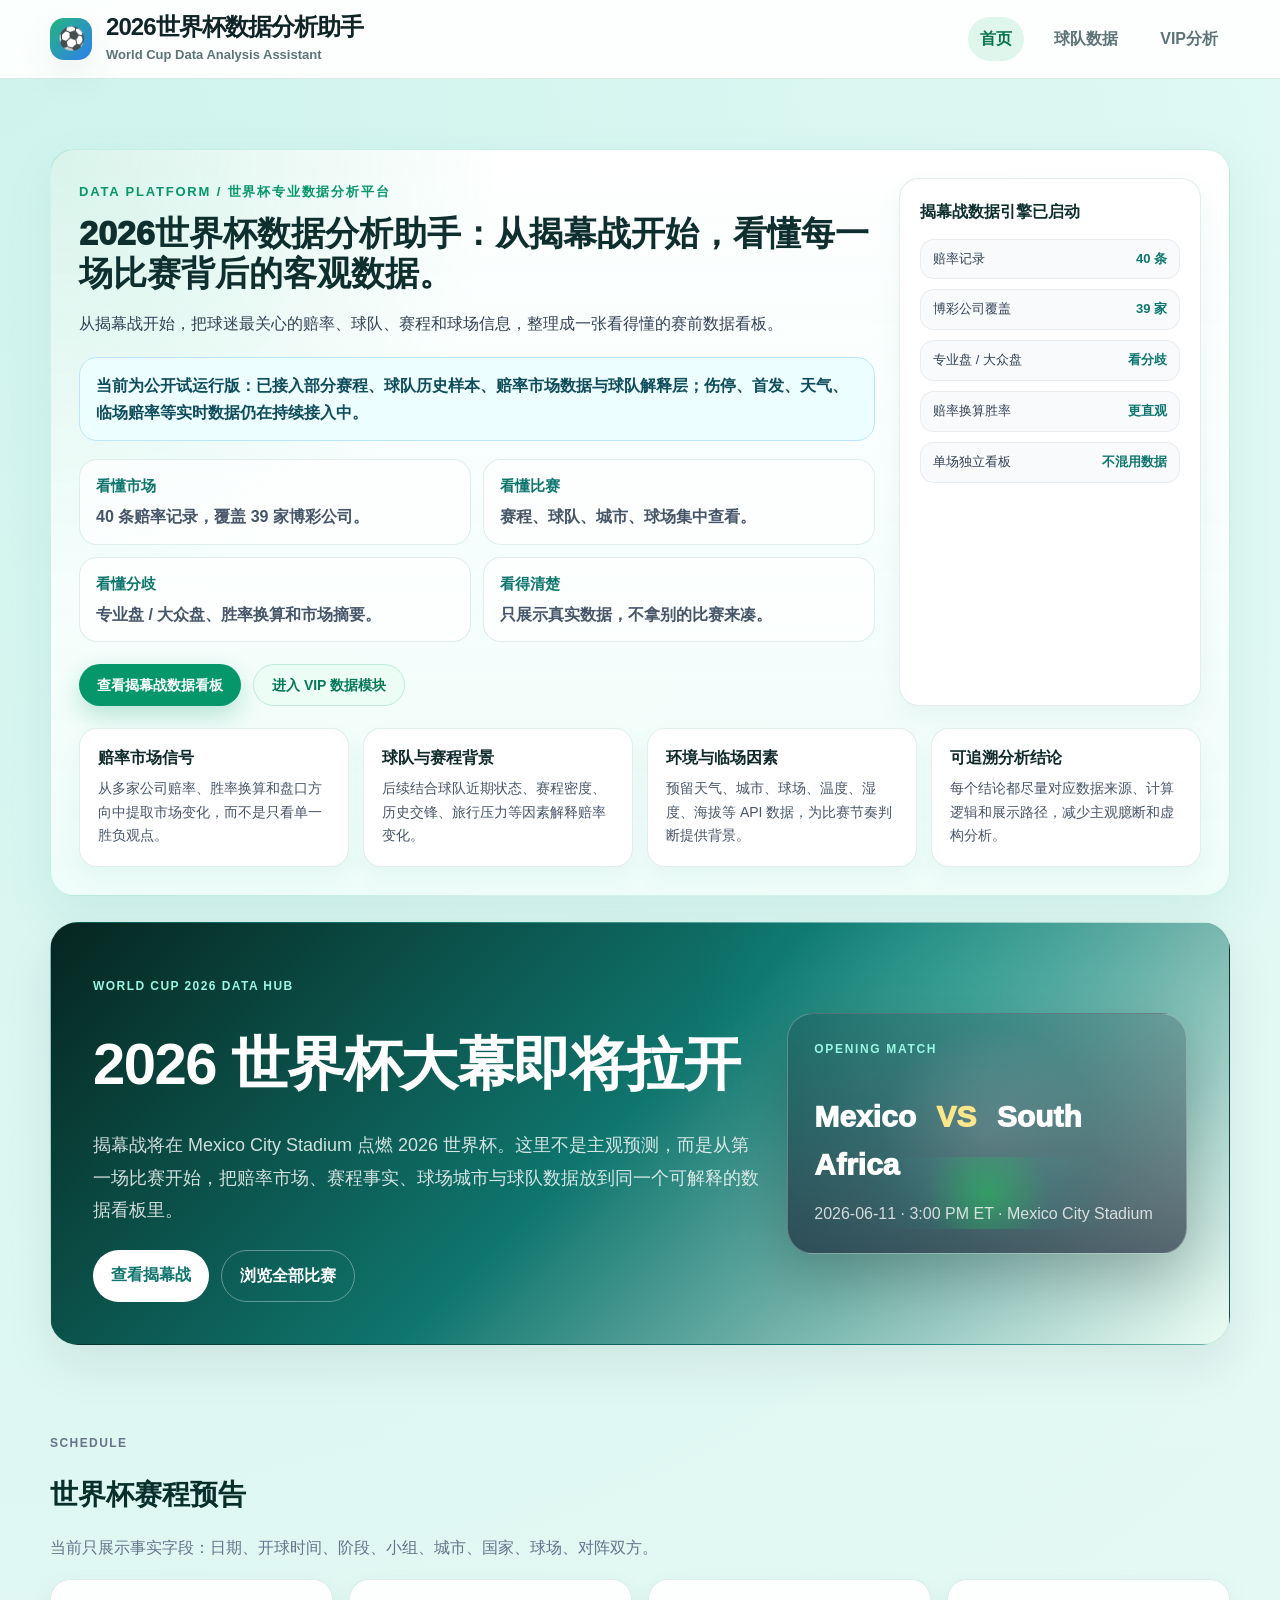
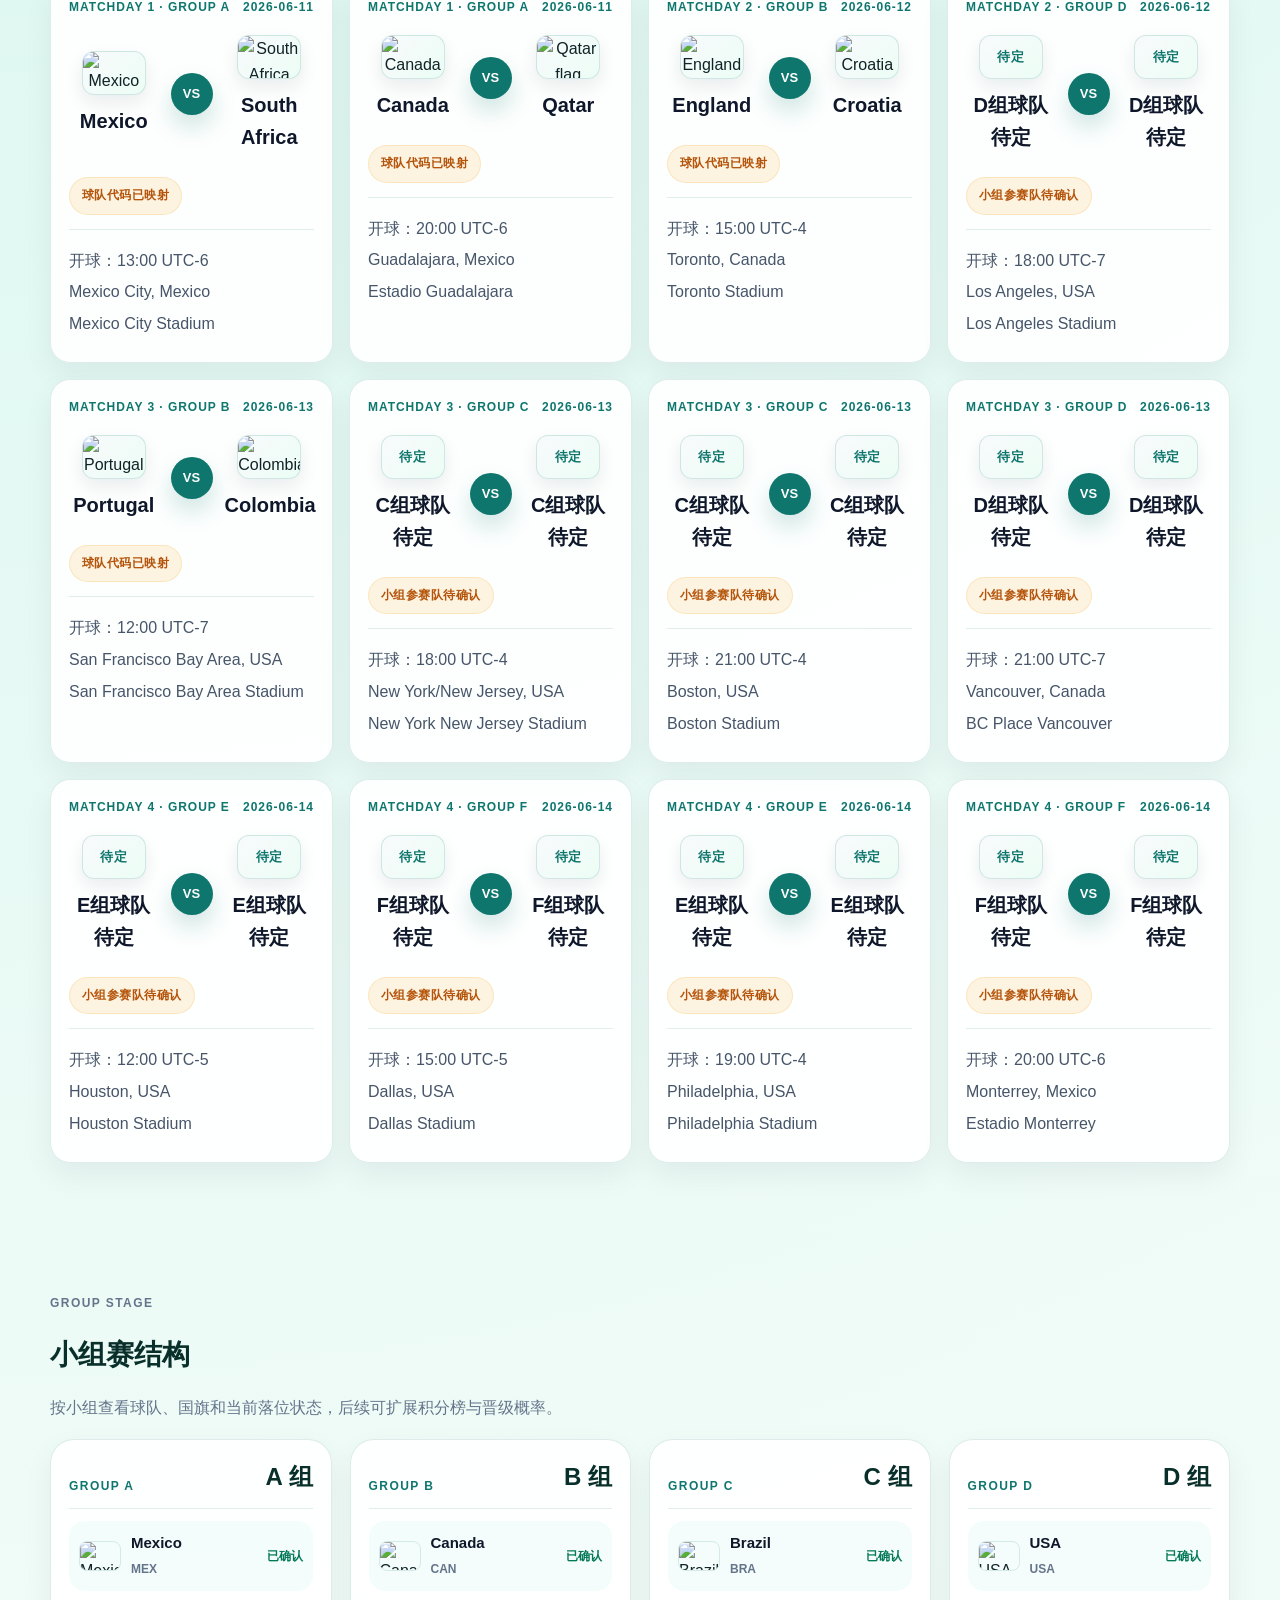
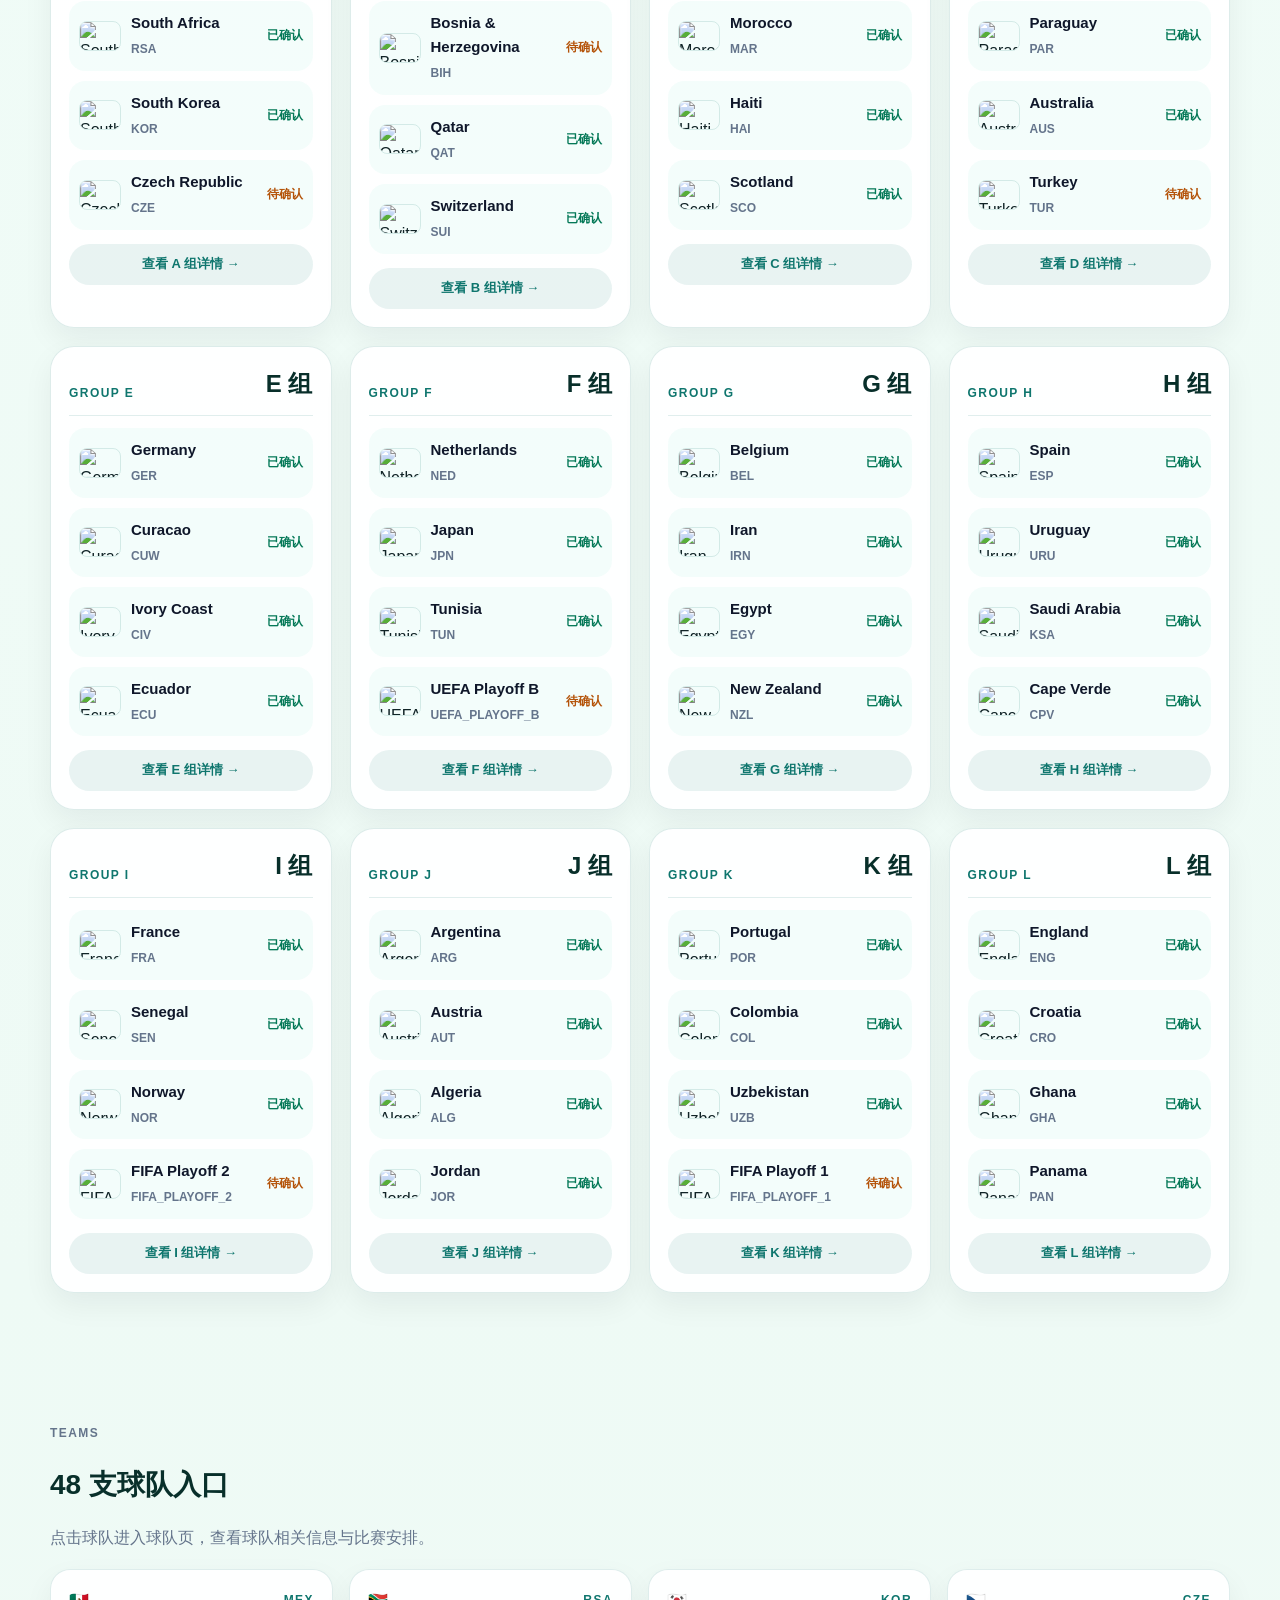
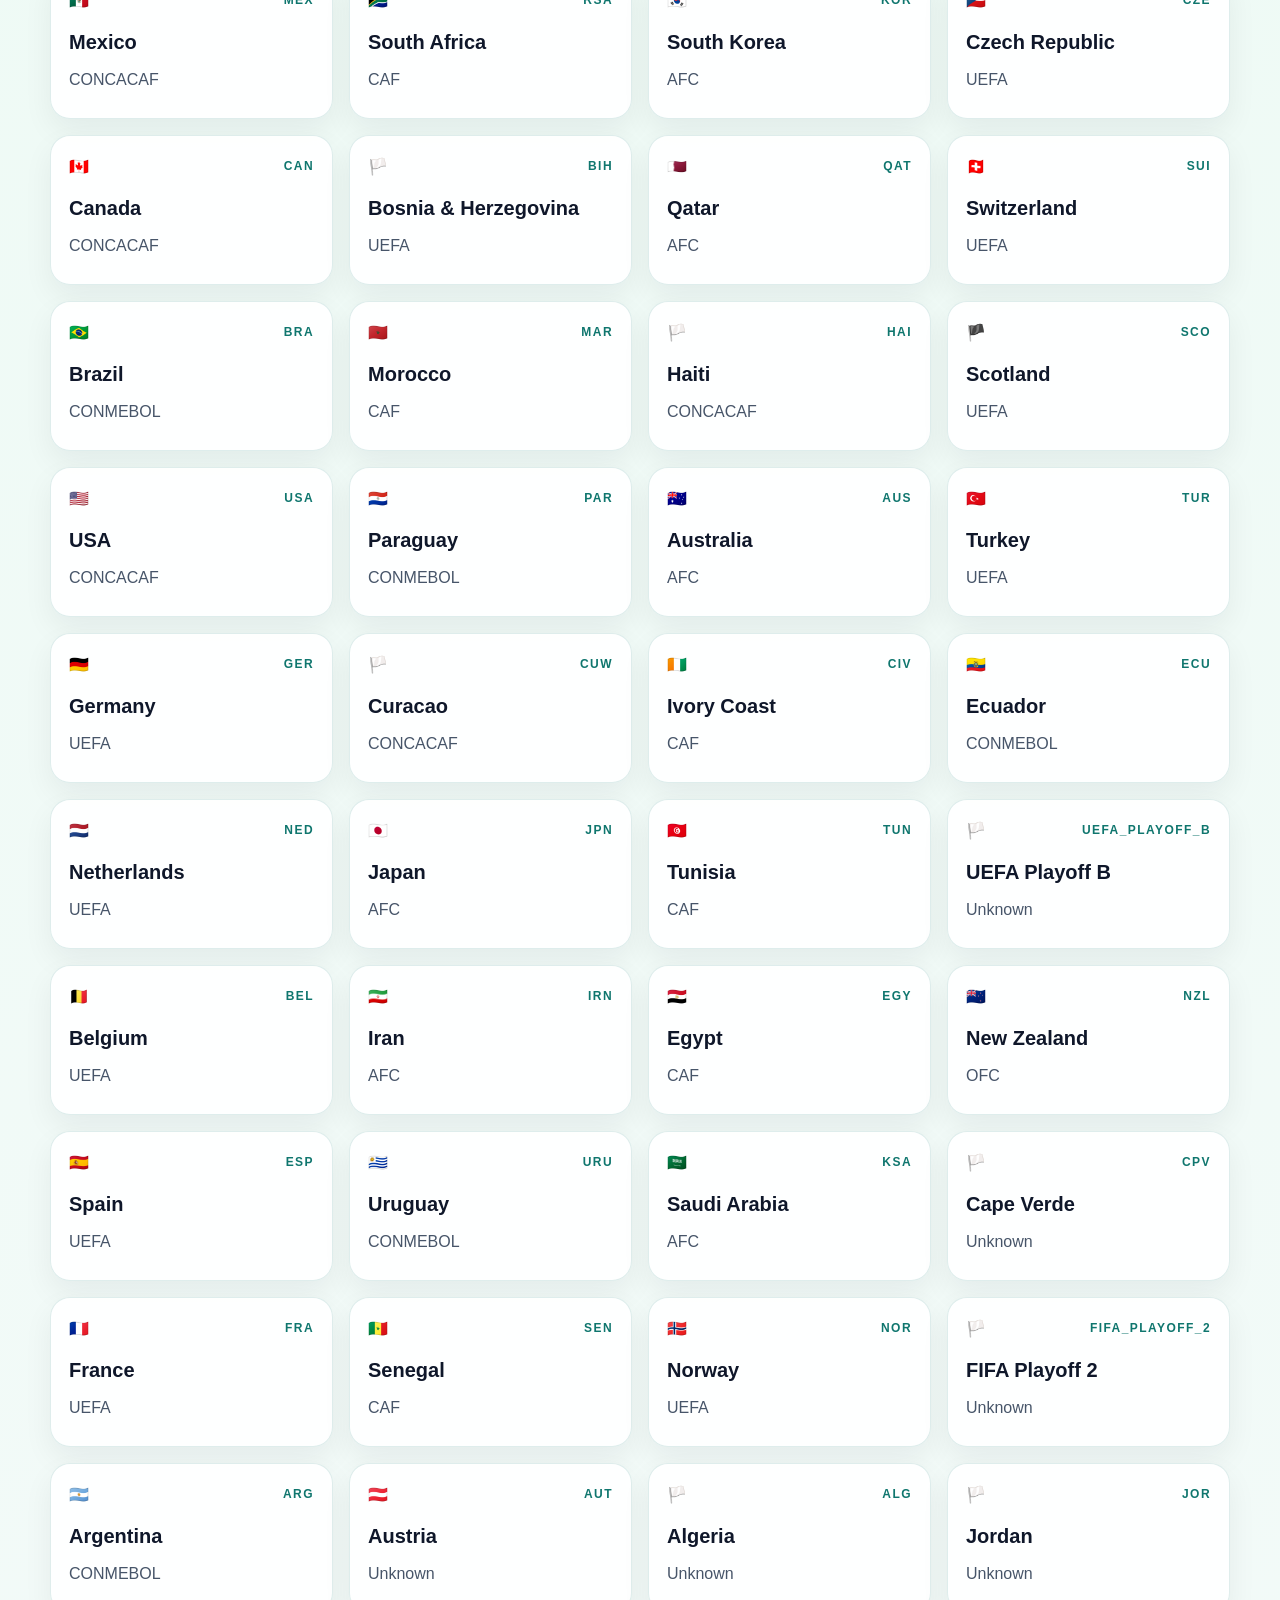
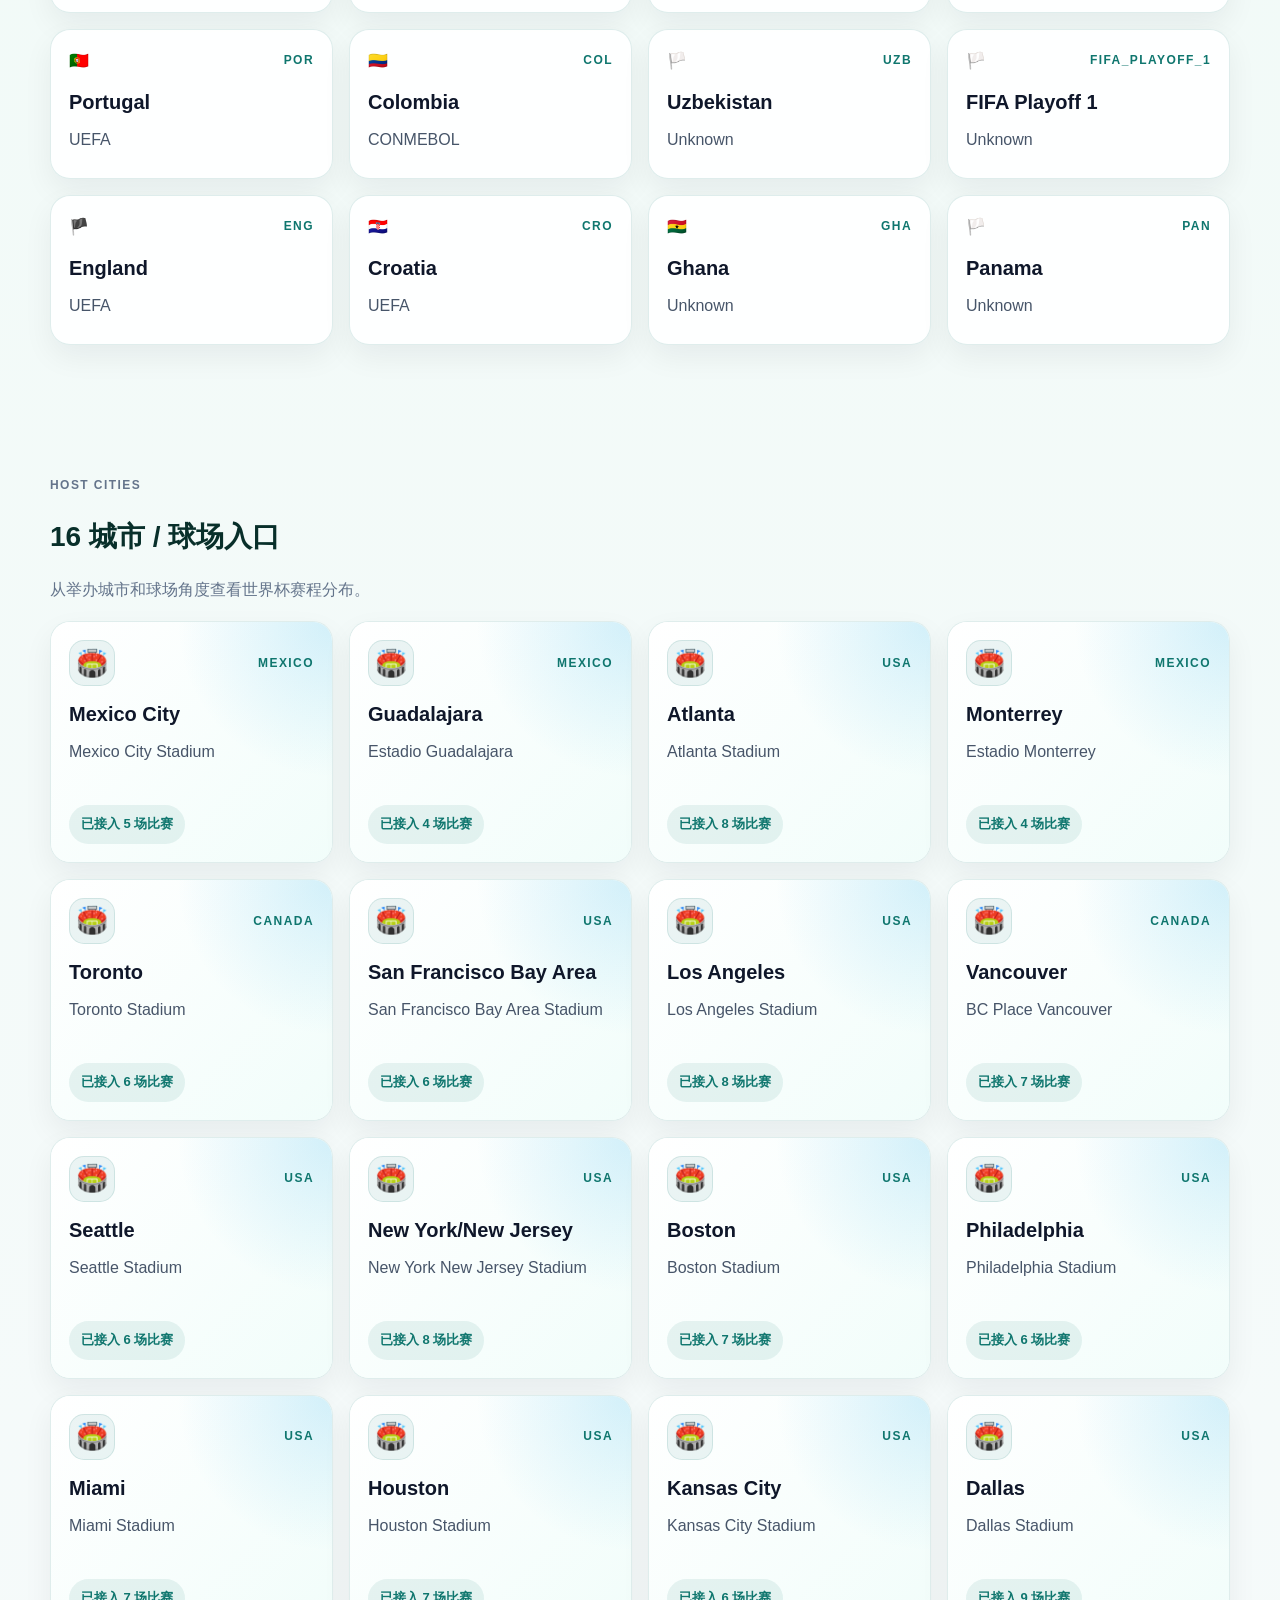
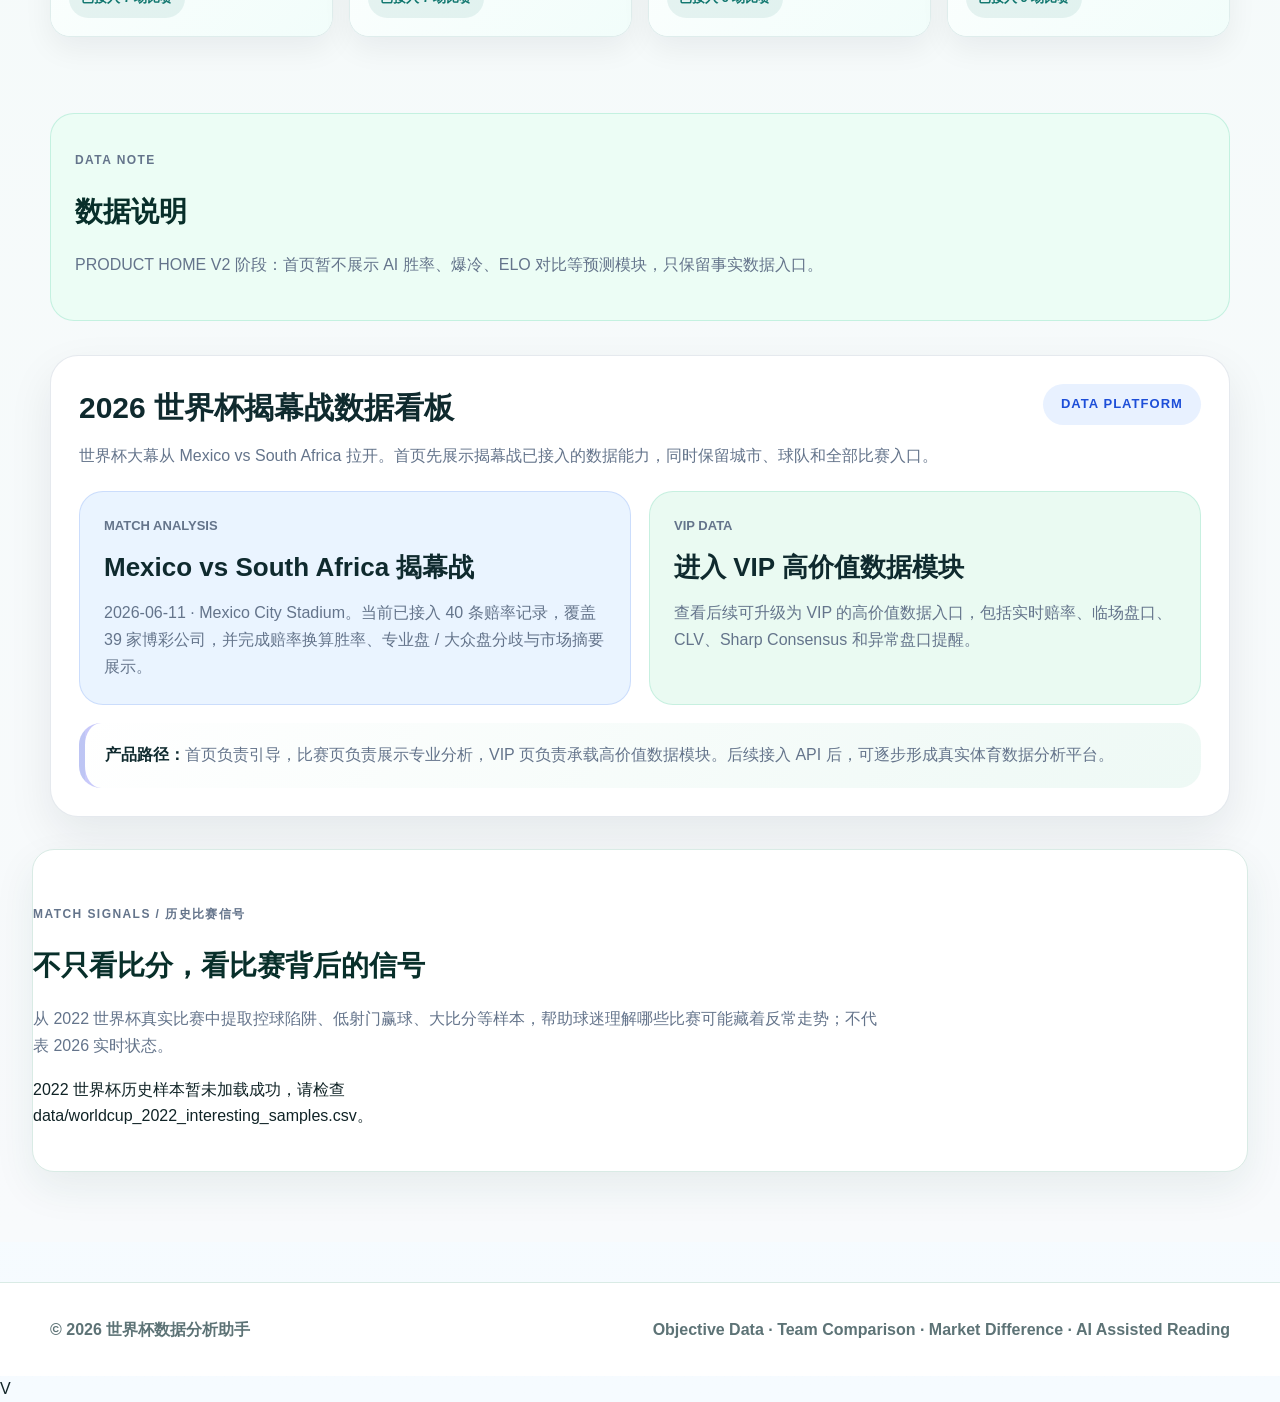
==== commit 5cb168ba: "发布2026世界杯数据分析助手公开试运行版" ====
--- a/index.html
+++ b/index.html
@@ -3,7 +3,7 @@
 <head>
   <meta charset="UTF-8" />
   <meta name="viewport" content="width=device-width, initial-scale=1.0" />
-  <title>世界杯数据分析助手</title>
+  <title>2026世界杯数据分析助手｜赛程、赔率、球队数据与比赛解读</title>
   <link rel="stylesheet" href="styles.css" />
 <style id="home-platform-positioning-v2-style">
   #home-platform-positioning-v2 {
@@ -194,7 +194,7 @@
       <div class="brand">
         <div class="brand-mark">⚽</div>
         <div>
-          <h1>世界杯数据分析助手</h1>
+          <h1>2026世界杯数据分析助手</h1>
           <p>World Cup Data Analysis Assistant</p>
         </div>
       </div>
@@ -212,10 +212,13 @@
   <div class="home-positioning-top">
     <div>
       <p class="eyebrow">DATA PLATFORM / 世界杯专业数据分析平台</p>
-      <h1>世界杯数据分析助手：从揭幕战开始，看懂每一场比赛背后的客观数据。</h1>
+      <h1>2026世界杯数据分析助手：从揭幕战开始，看懂每一场比赛背后的客观数据。</h1>
       <p class="lead">
         从揭幕战开始，把球迷最关心的赔率、球队、赛程和球场信息，整理成一张看得懂的赛前数据看板。
       </p>
+      <div style="margin-top:18px;padding:14px 16px;border-radius:18px;background:#ecfeff;border:1px solid #bae6fd;color:#0f4c5c;font-weight:800;line-height:1.7;">
+        当前为公开试运行版：已接入部分赛程、球队历史样本、赔率市场数据与球队解释层；伤停、首发、天气、临场赔率等实时数据仍在持续接入中。
+      </div>
 
       <div style="display:grid;grid-template-columns:repeat(2,minmax(0,1fr));gap:12px;margin:18px 0 22px;">
         <div style="padding:14px 16px;border-radius:18px;background:rgba(255,255,255,.72);border:1px solid rgba(15,118,110,.12);">
@@ -420,3 +423,5 @@
 
 
 
+
+
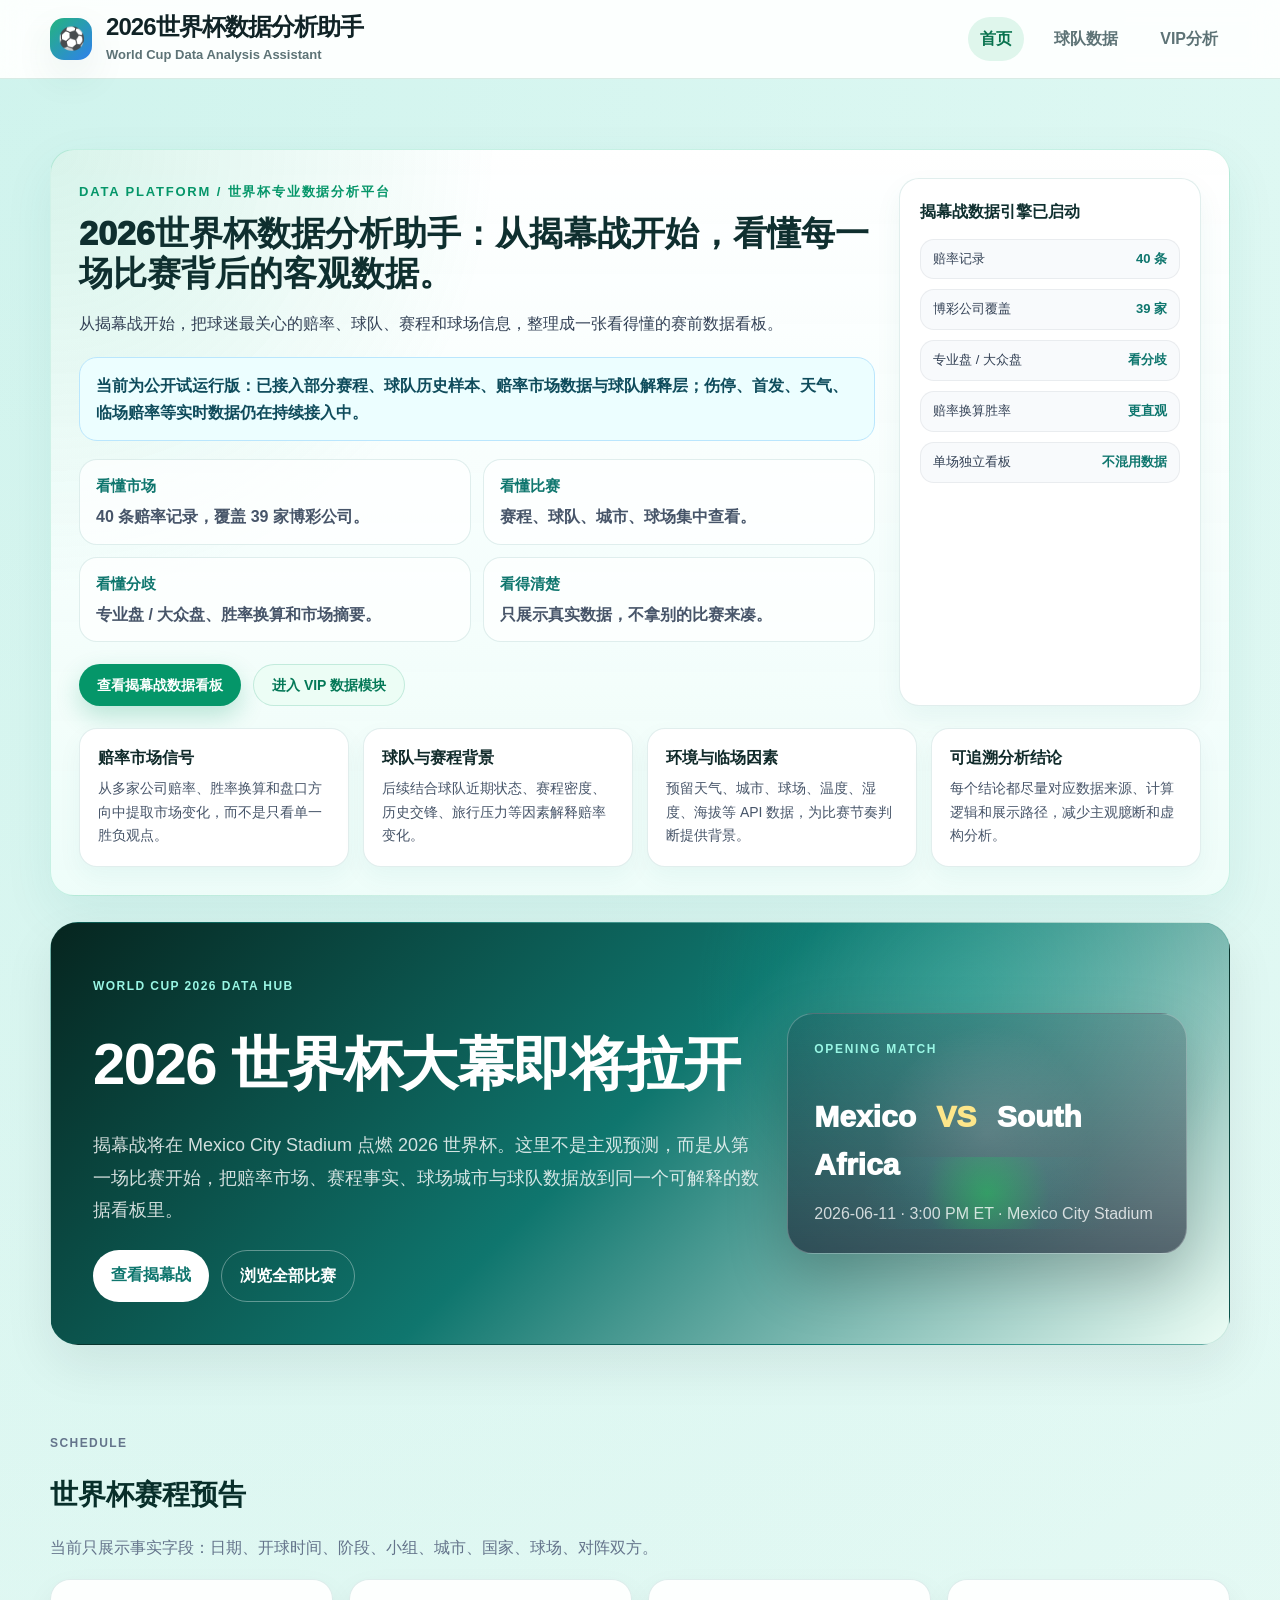
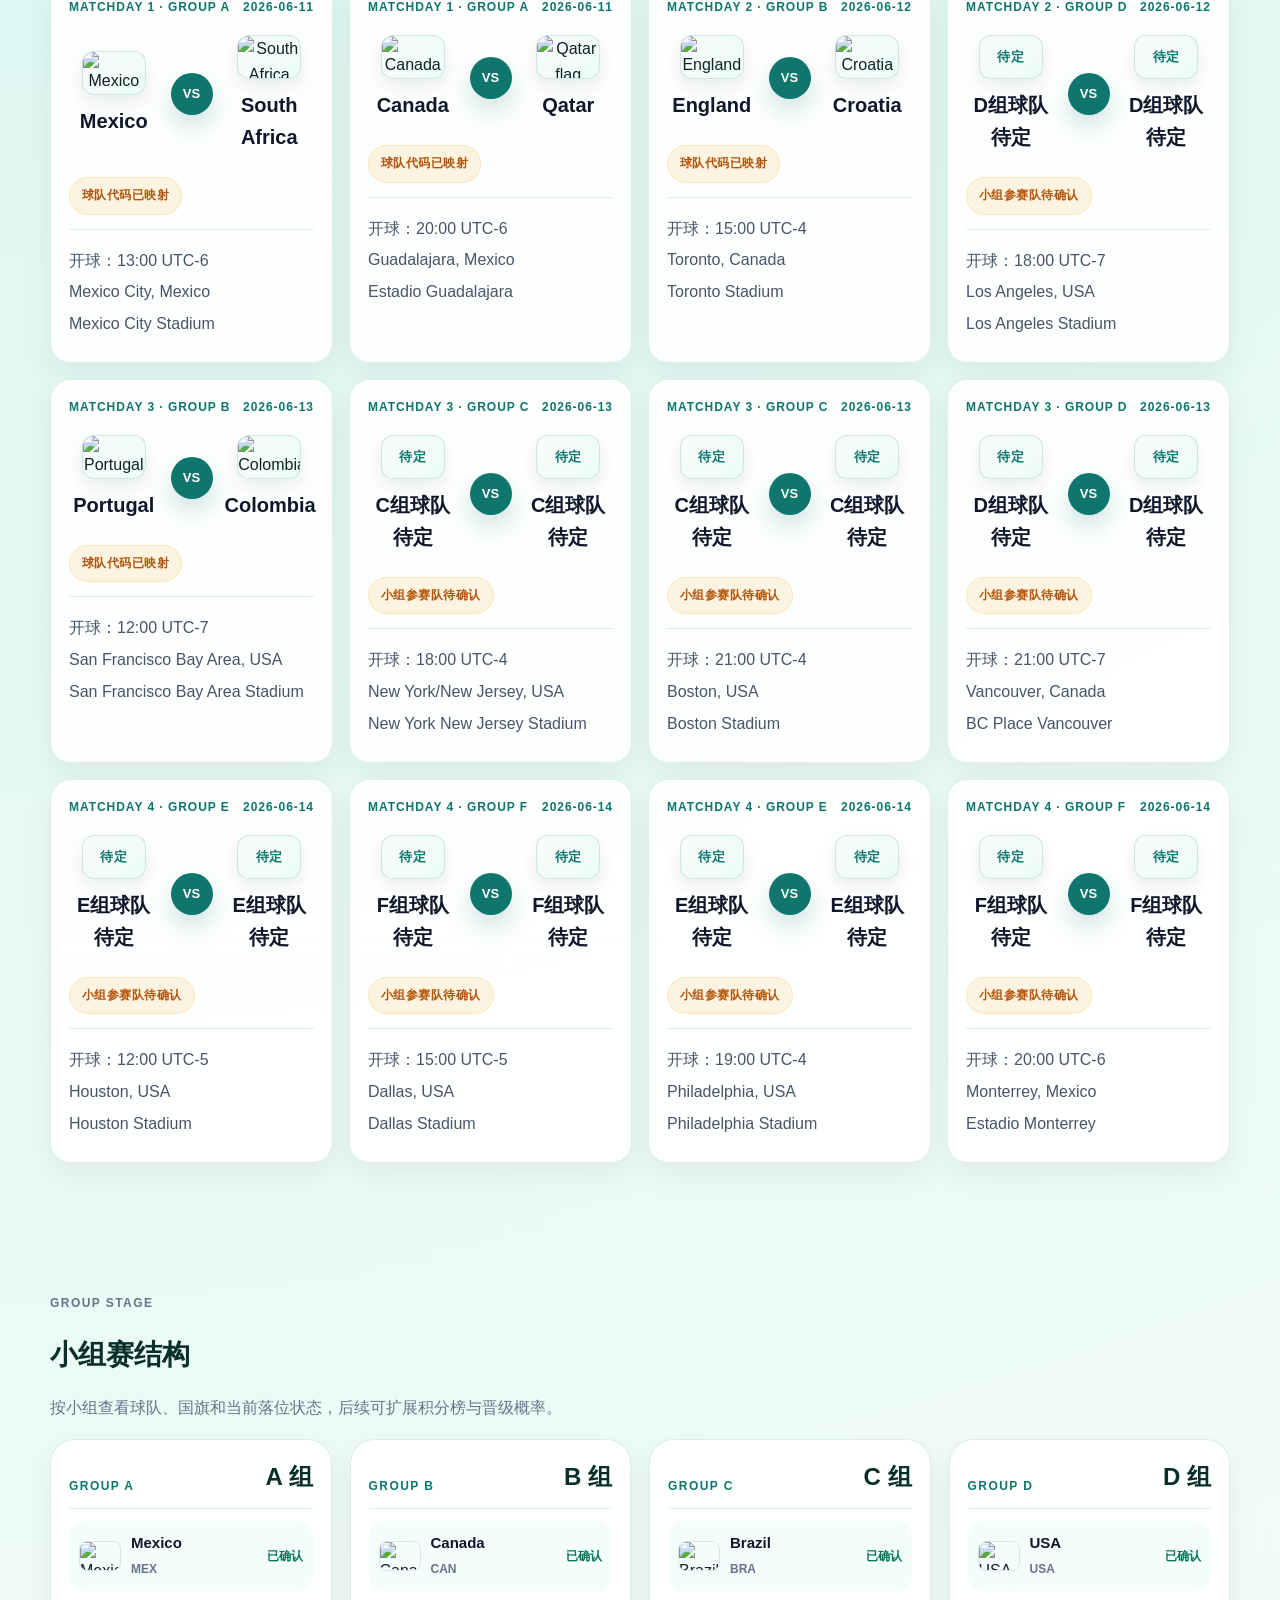
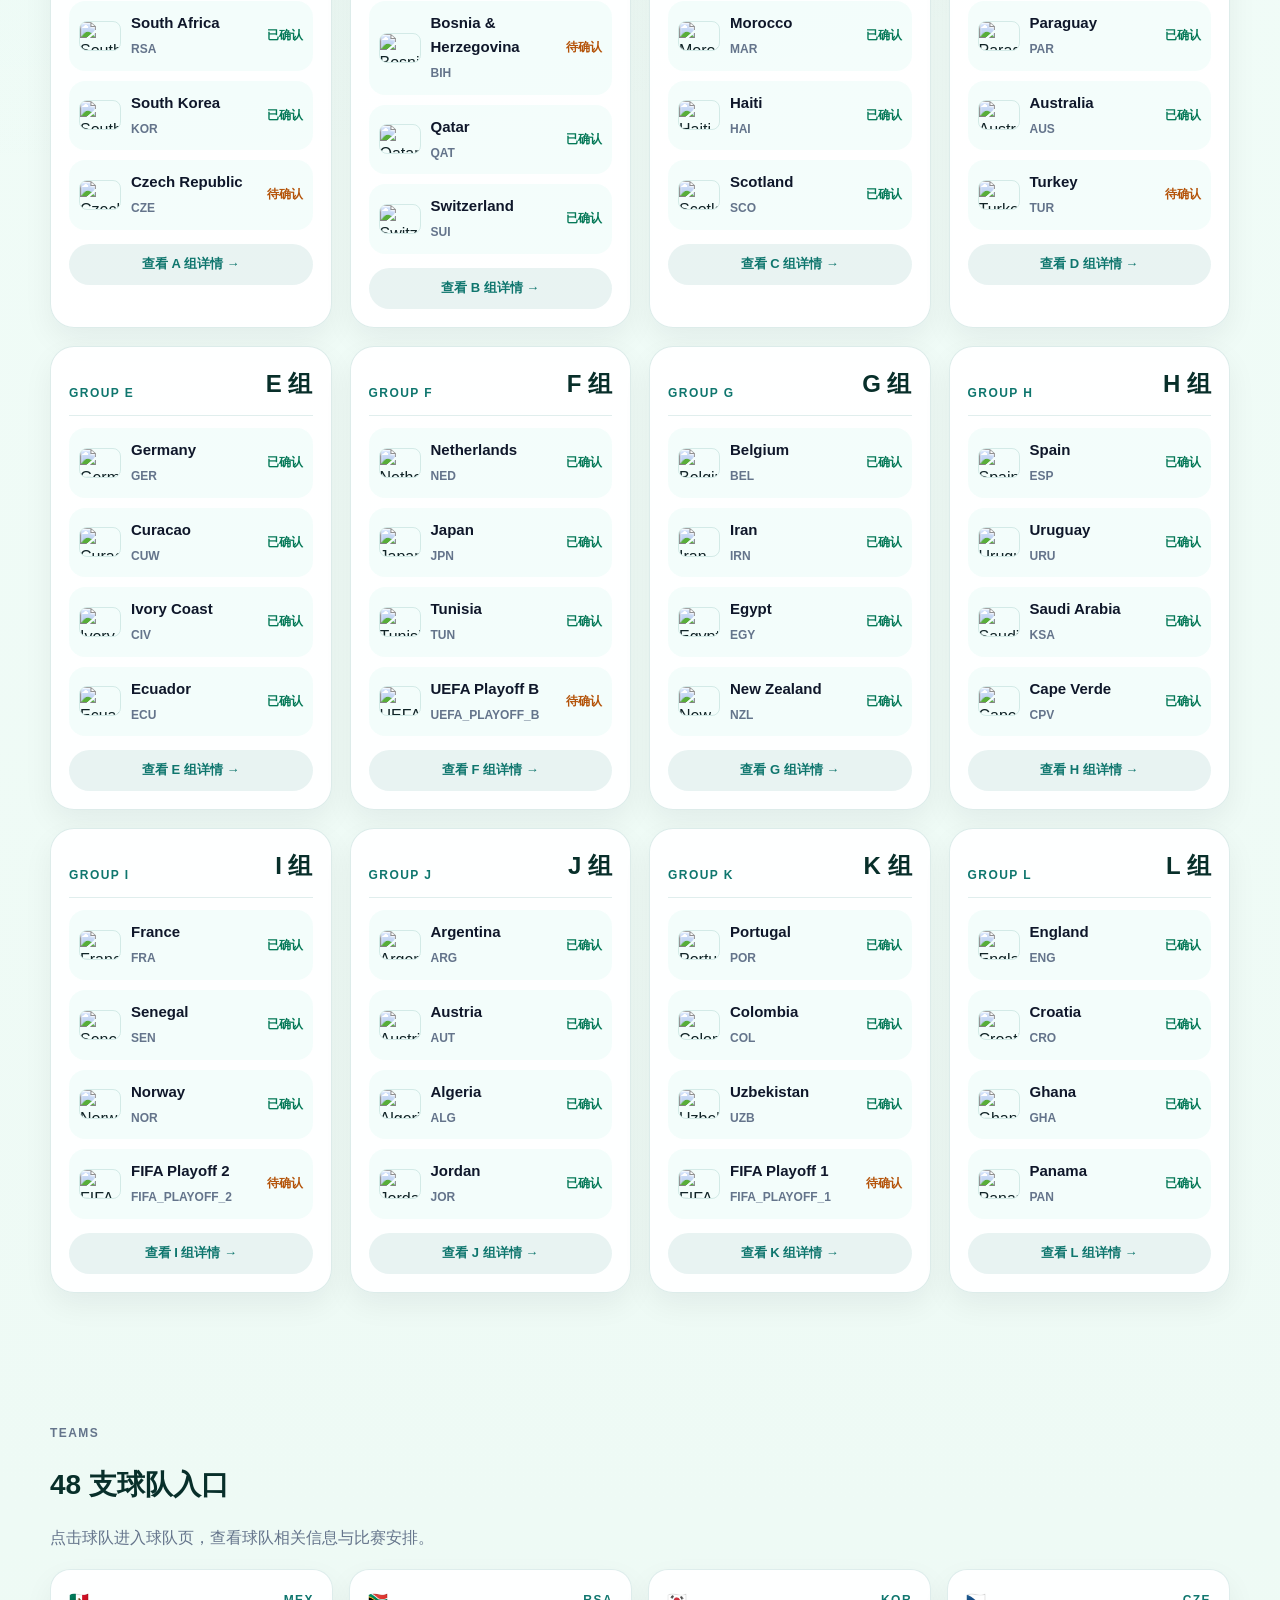
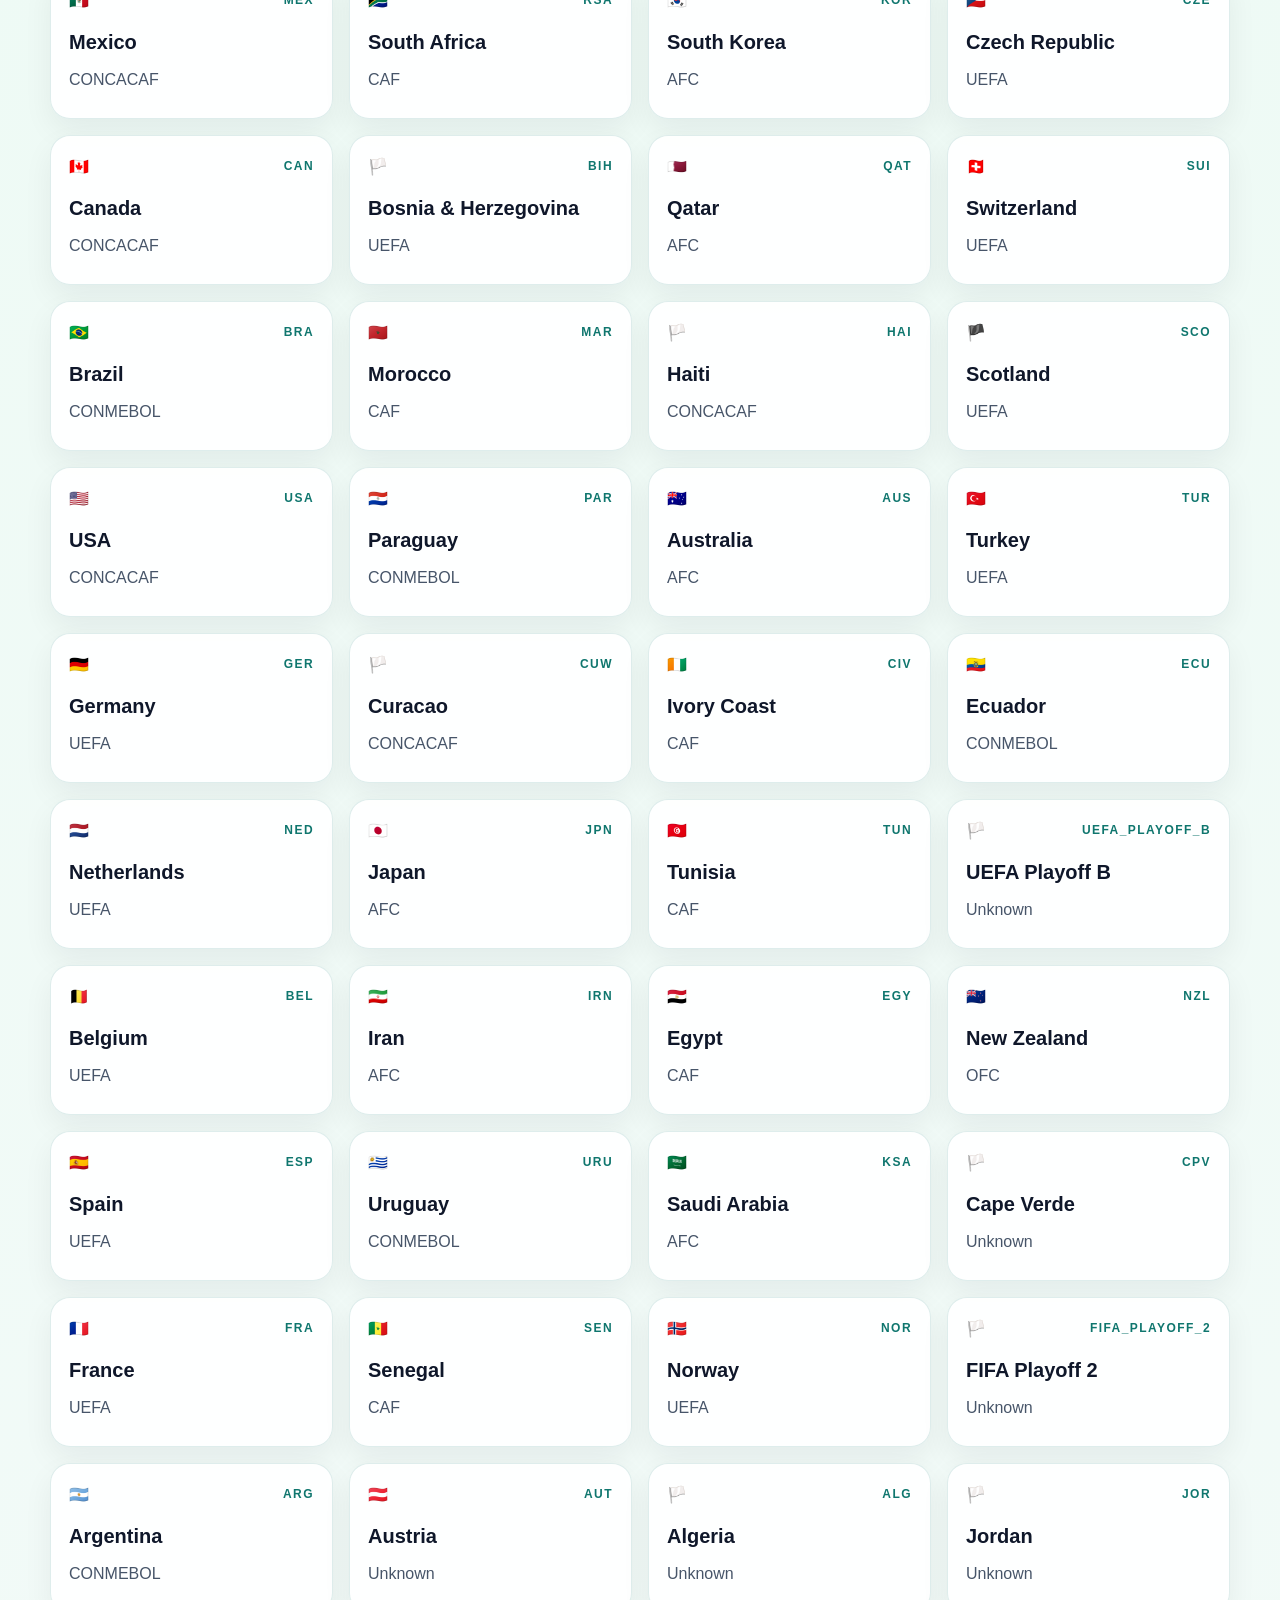
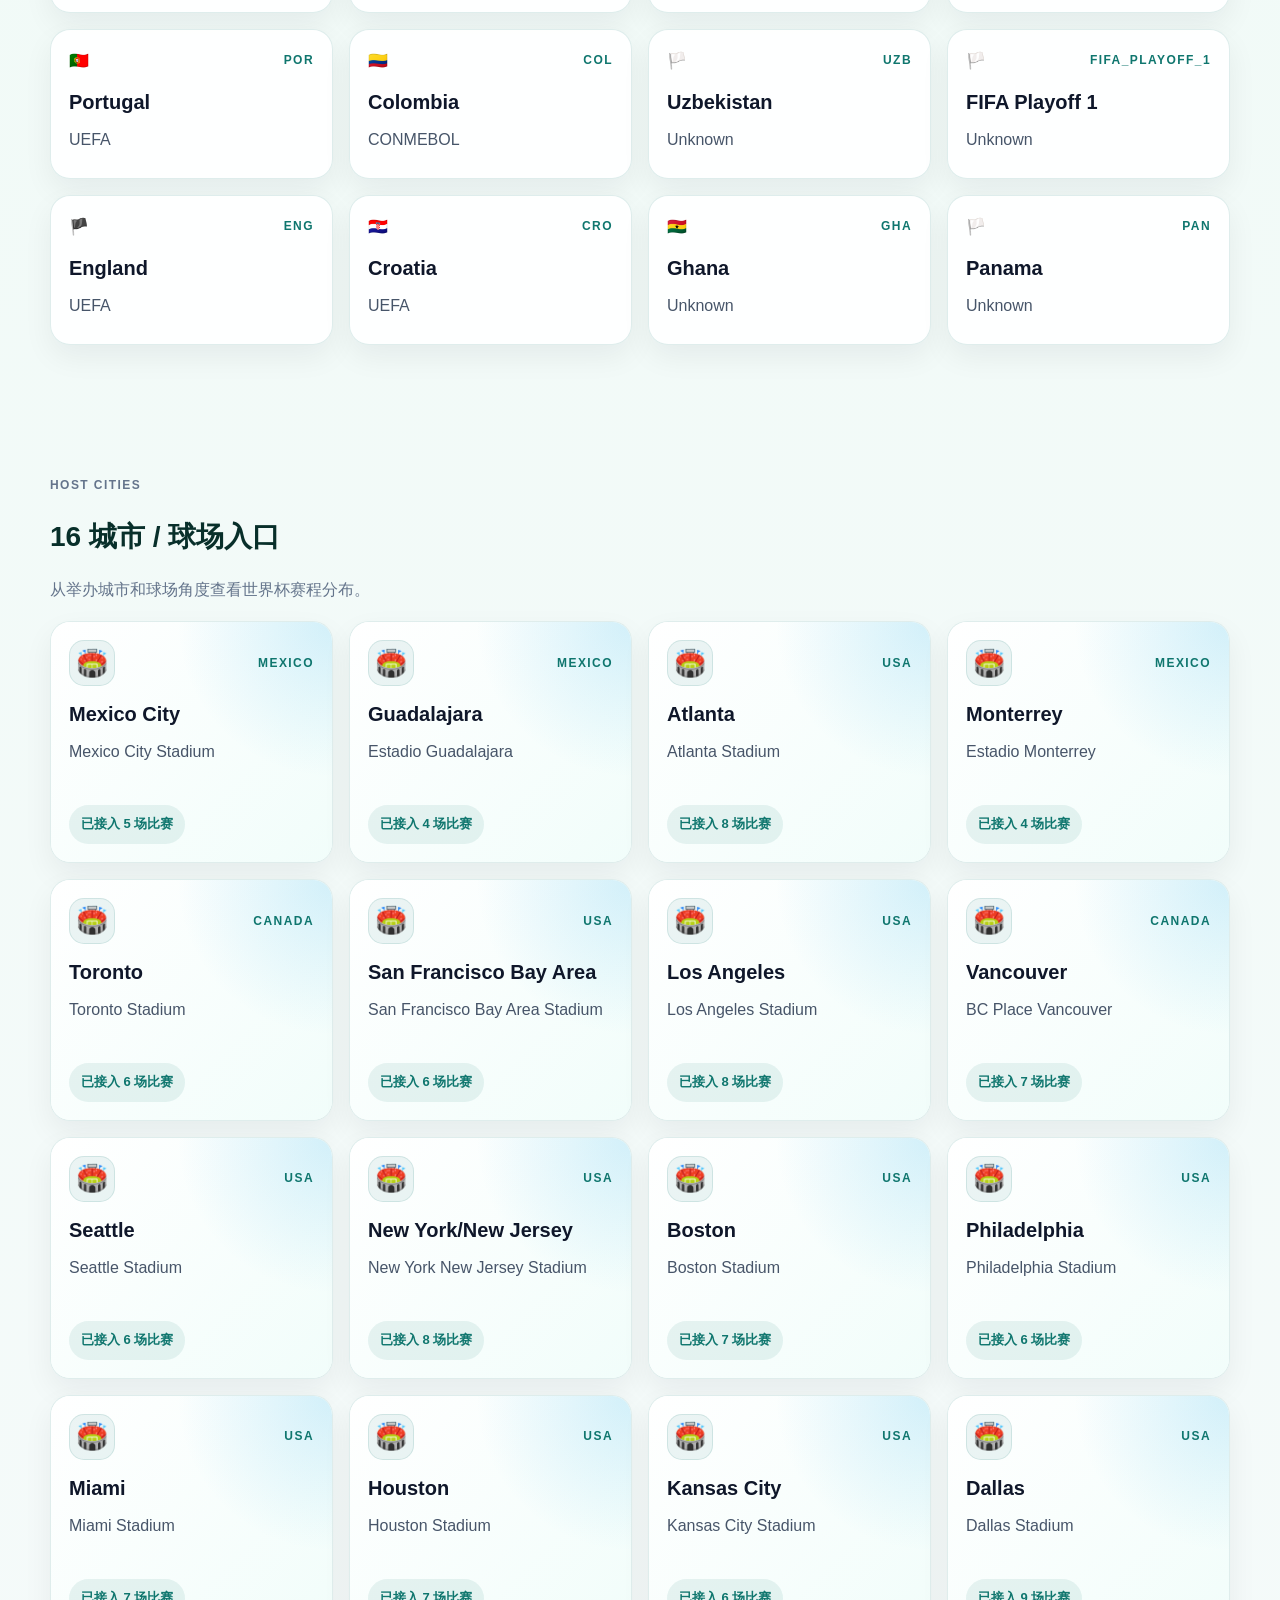
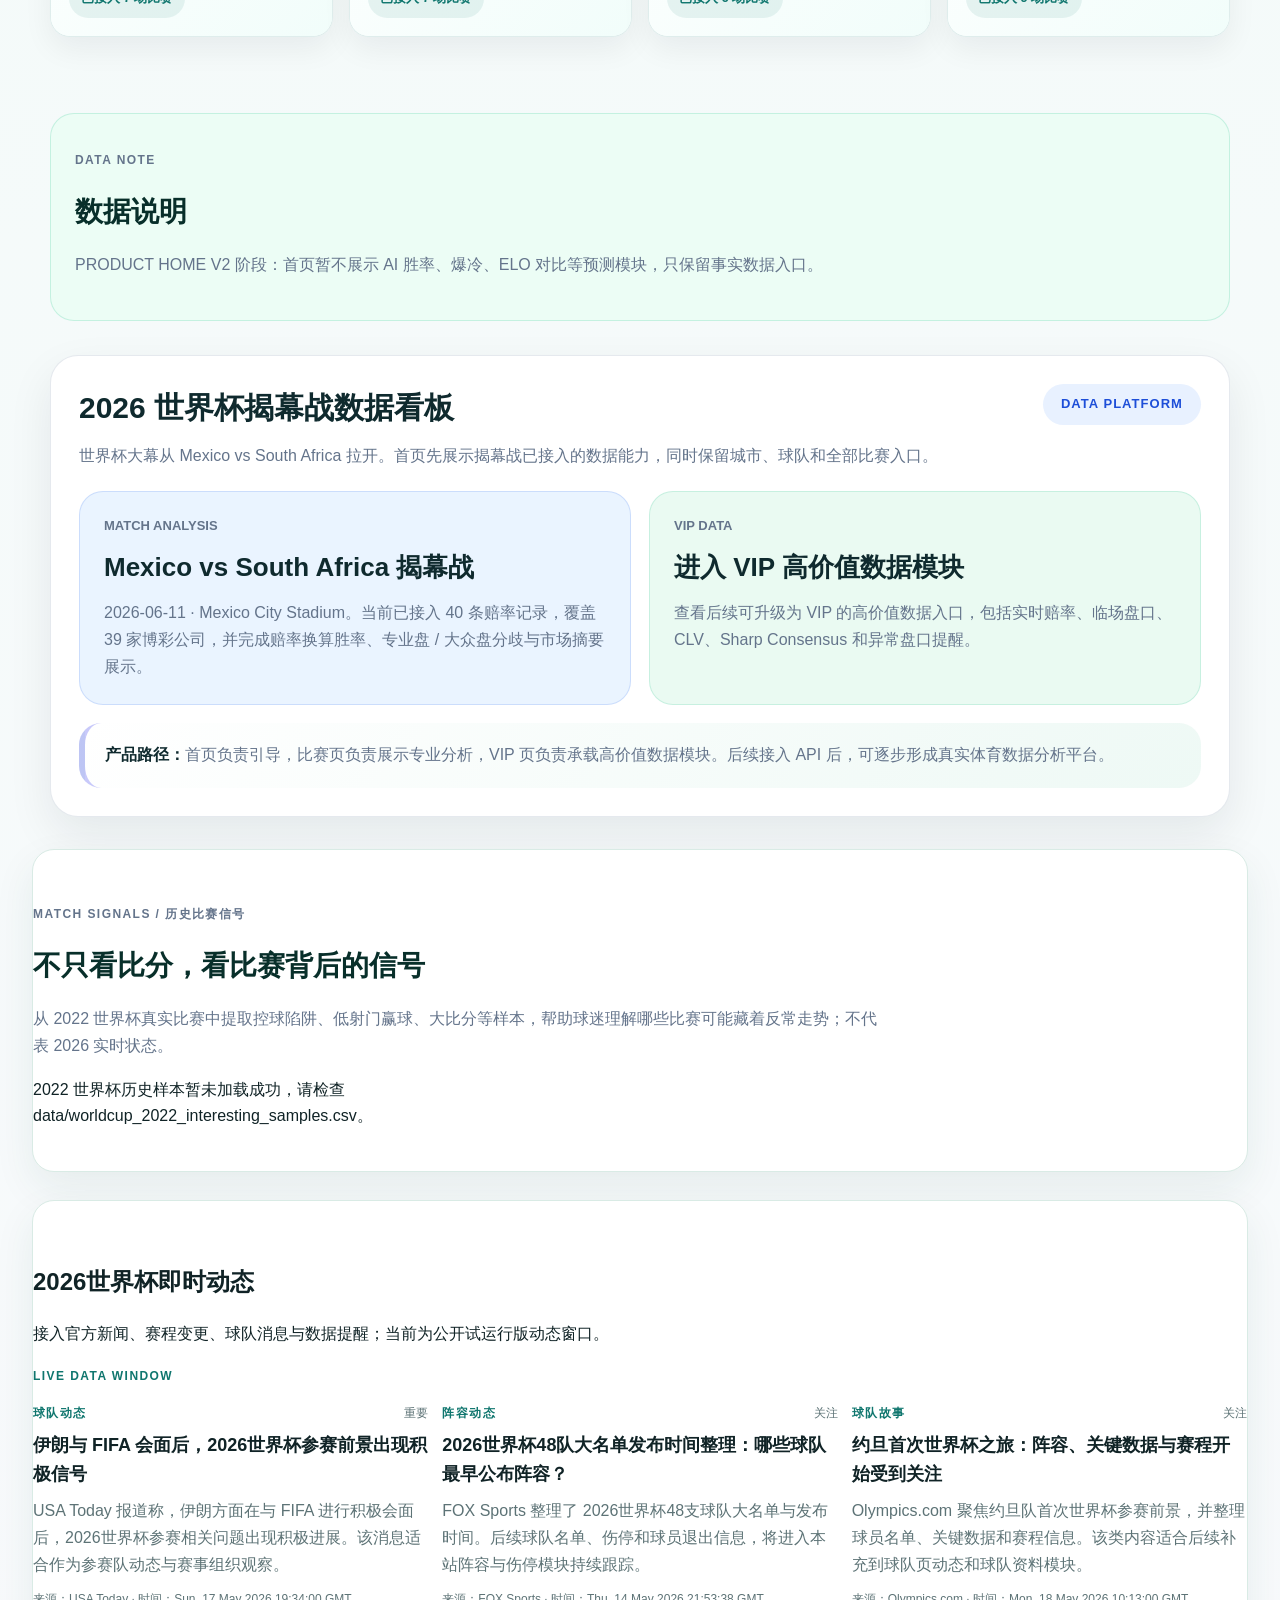
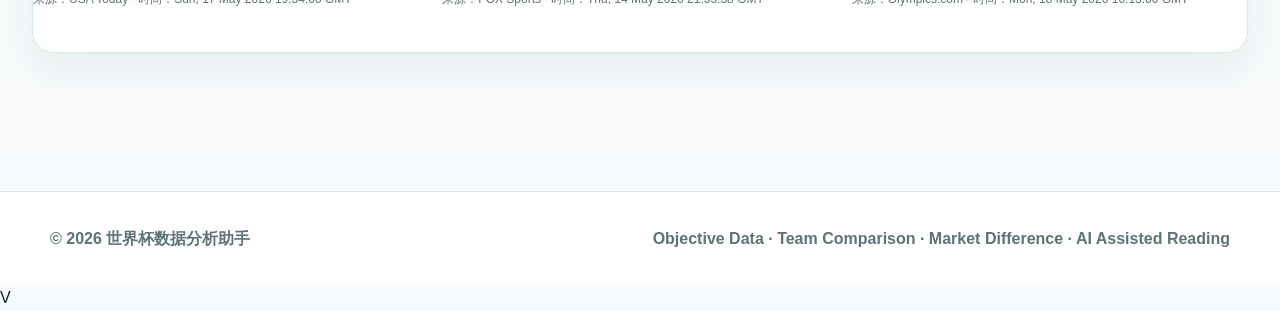
==== commit 109e447b: "发布首页2026世界杯即时动态" ====
--- a/index.html
+++ b/index.html
@@ -388,6 +388,23 @@
     </div>
   </section>
 
+
+<!-- home-news-alerts-224 -->
+<section class="panel home-news-alerts-224" style="margin:28px 0;">
+  <div class="panel-head">
+    <div>
+      <h2>2026世界杯即时动态</h2>
+      <p>接入官方新闻、赛程变更、球队消息与数据提醒；当前为公开试运行版动态窗口。</p>
+    </div>
+    <span class="mini-label">LIVE DATA WINDOW</span>
+  </div>
+
+  <div id="home-news-alerts-list" style="display:grid;grid-template-columns:repeat(auto-fit,minmax(260px,1fr));gap:14px;margin-top:16px;">
+    <div class="ai-box">
+      <p>正在读取 2026世界杯即时动态...</p>
+    </div>
+  </div>
+</section>
 </main>
 
   <footer class="site-footer">
@@ -397,7 +414,117 @@
     </div>
   </footer>
 
- V</body>
+ V
+<!-- home-news-alerts-script-224 -->
+<script>
+(function () {
+  function parseCsvLine(line) {
+    const result = [];
+    let current = "";
+    let insideQuotes = false;
+
+    for (let i = 0; i < line.length; i++) {
+      const char = line[i];
+      const next = line[i + 1];
+
+      if (char === '"' && insideQuotes && next === '"') {
+        current += '"';
+        i++;
+      } else if (char === '"') {
+        insideQuotes = !insideQuotes;
+      } else if (char === "," && !insideQuotes) {
+        result.push(current);
+        current = "";
+      } else {
+        current += char;
+      }
+    }
+
+    result.push(current);
+    return result;
+  }
+
+  function parseCsv(text) {
+    const lines = String(text || "").trim().split(/\r?\n/).filter(Boolean);
+    if (!lines.length) return [];
+
+    const headers = parseCsvLine(lines.shift()).map(h => h.trim());
+
+    return lines.map(line => {
+      const values = parseCsvLine(line);
+      const row = {};
+      headers.forEach((h, i) => {
+        row[h] = values[i] || "";
+      });
+      return row;
+    });
+  }
+
+  function escapeHtml(value) {
+    return String(value || "")
+      .replaceAll("&", "&amp;")
+      .replaceAll("<", "&lt;")
+      .replaceAll(">", "&gt;")
+      .replaceAll('"', "&quot;")
+      .replaceAll("'", "&#039;");
+  }
+
+  function severityLabel(level) {
+    const value = String(level || "").toLowerCase();
+    if (value === "high") return "重要";
+    if (value === "medium") return "关注";
+    return "一般";
+  }
+
+  async function renderHomeNewsAlerts224() {
+    const box = document.getElementById("home-news-alerts-list");
+    if (!box) return;
+
+    try {
+      const res = await fetch("data/news_alerts.csv?v=" + Date.now());
+      if (!res.ok) throw new Error("news_alerts.csv " + res.status);
+
+      const rows = parseCsv(await res.text())
+        .filter(row => String(row.is_homepage_visible || "").toLowerCase() === "yes")
+        .slice(0, 6);
+
+      if (!rows.length) {
+        box.innerHTML = '<div class="ai-box"><p>暂无可展示的 2026世界杯即时动态。</p></div>';
+        return;
+      }
+
+      box.innerHTML = rows.map(row => {
+        const category = escapeHtml(row.category || "动态");
+        const title = escapeHtml(row.title || "未命名动态");
+        const summary = escapeHtml(row.summary || "");
+        const source = escapeHtml(row.source_name || "待确认来源");
+        const published = escapeHtml(row.published_at || "待确认时间");
+        const level = severityLabel(row.severity);
+
+        return `
+          <article class="ai-box" style="min-height:150px;">
+            <div style="display:flex;justify-content:space-between;gap:10px;align-items:center;margin-bottom:8px;">
+              <span class="mini-label">${category}</span>
+              <span style="font-size:12px;color:var(--muted);">${level}</span>
+            </div>
+            <h3 style="margin:0 0 8px;font-size:18px;">${title}</h3>
+            <p style="margin:0;color:var(--muted);line-height:1.7;">${summary}</p>
+            <p style="margin:12px 0 0;font-size:12px;color:var(--muted);">
+              来源：${source} · 时间：${published}
+            </p>
+          </article>
+        `;
+      }).join("");
+    } catch (err) {
+      console.warn("2026世界杯即时动态读取失败：", err);
+      box.innerHTML = '<div class="ai-box"><p>2026世界杯即时动态读取失败，请检查 data/news_alerts.csv。</p></div>';
+    }
+  }
+
+  document.addEventListener("DOMContentLoaded", renderHomeNewsAlerts224);
+})();
+</script>
+</body>
 
 <script src="app.js"></script>
 
@@ -425,3 +552,4 @@
 
 
 
+
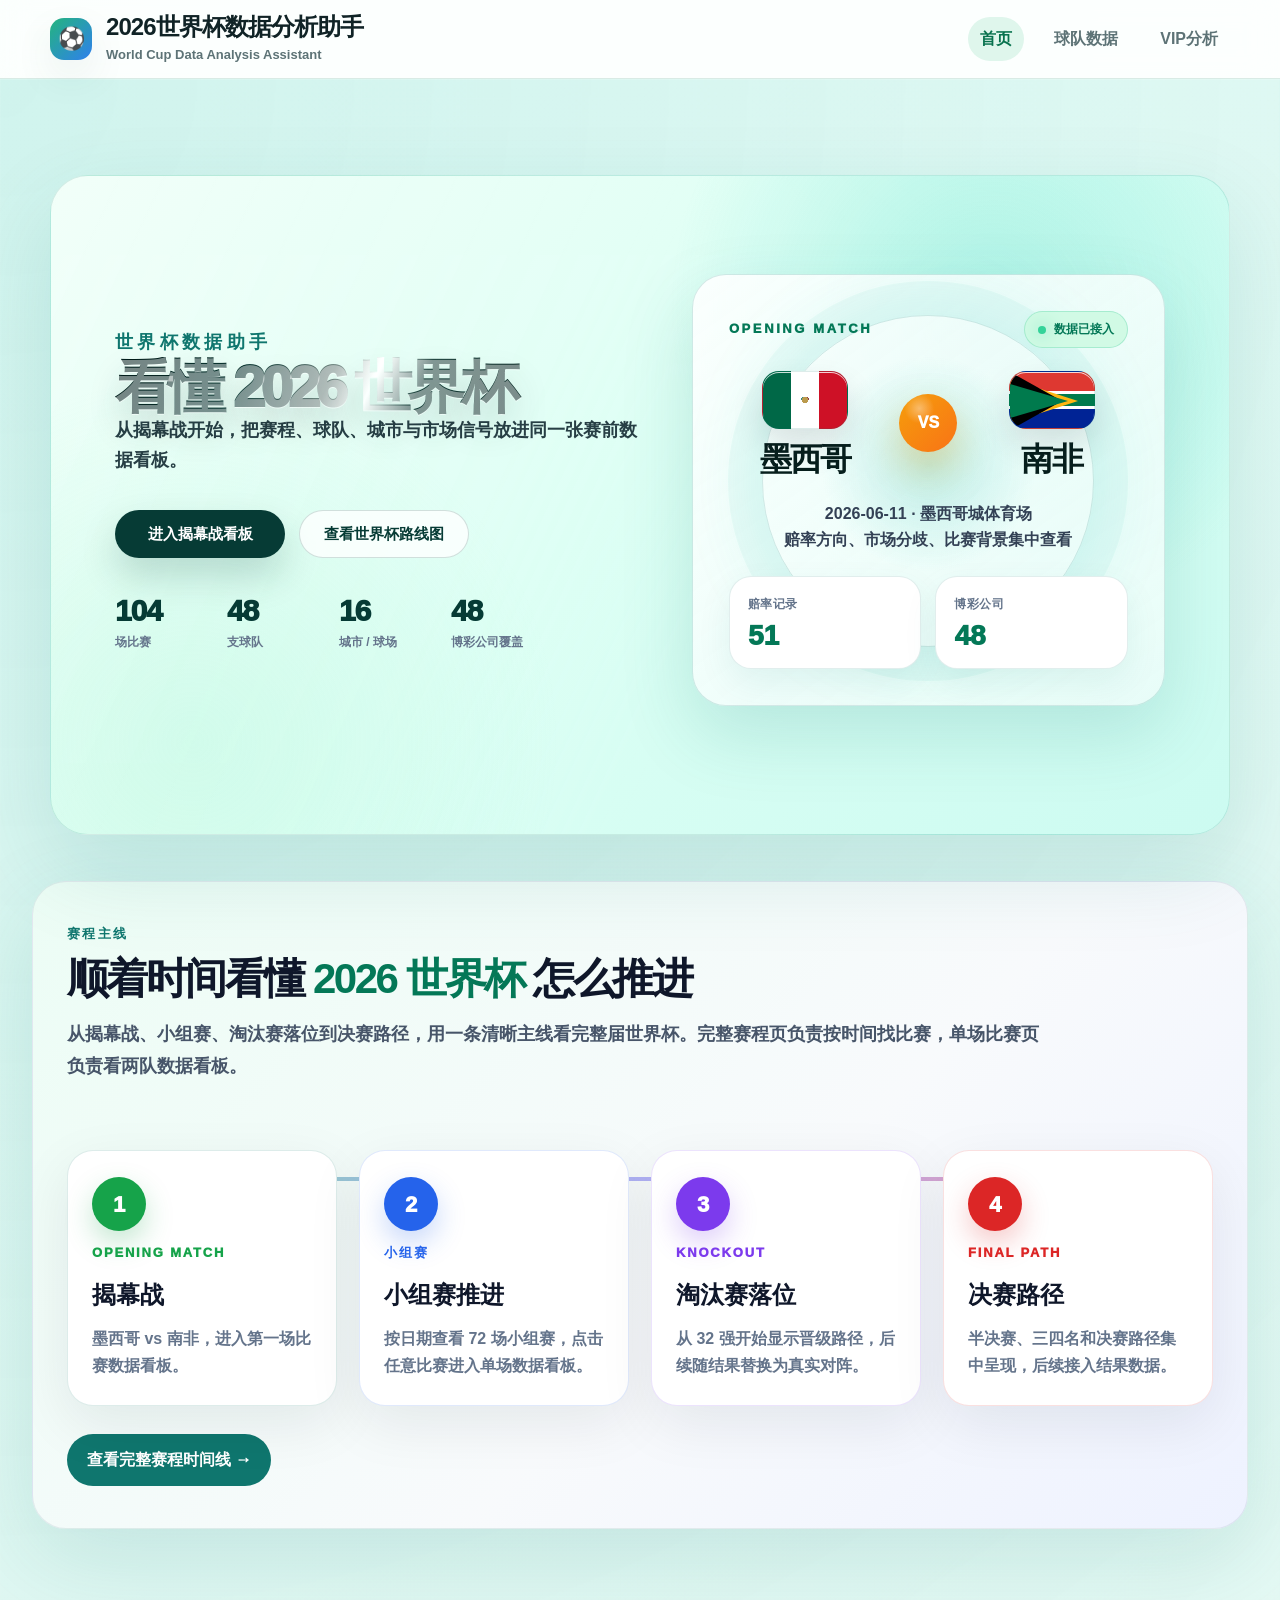
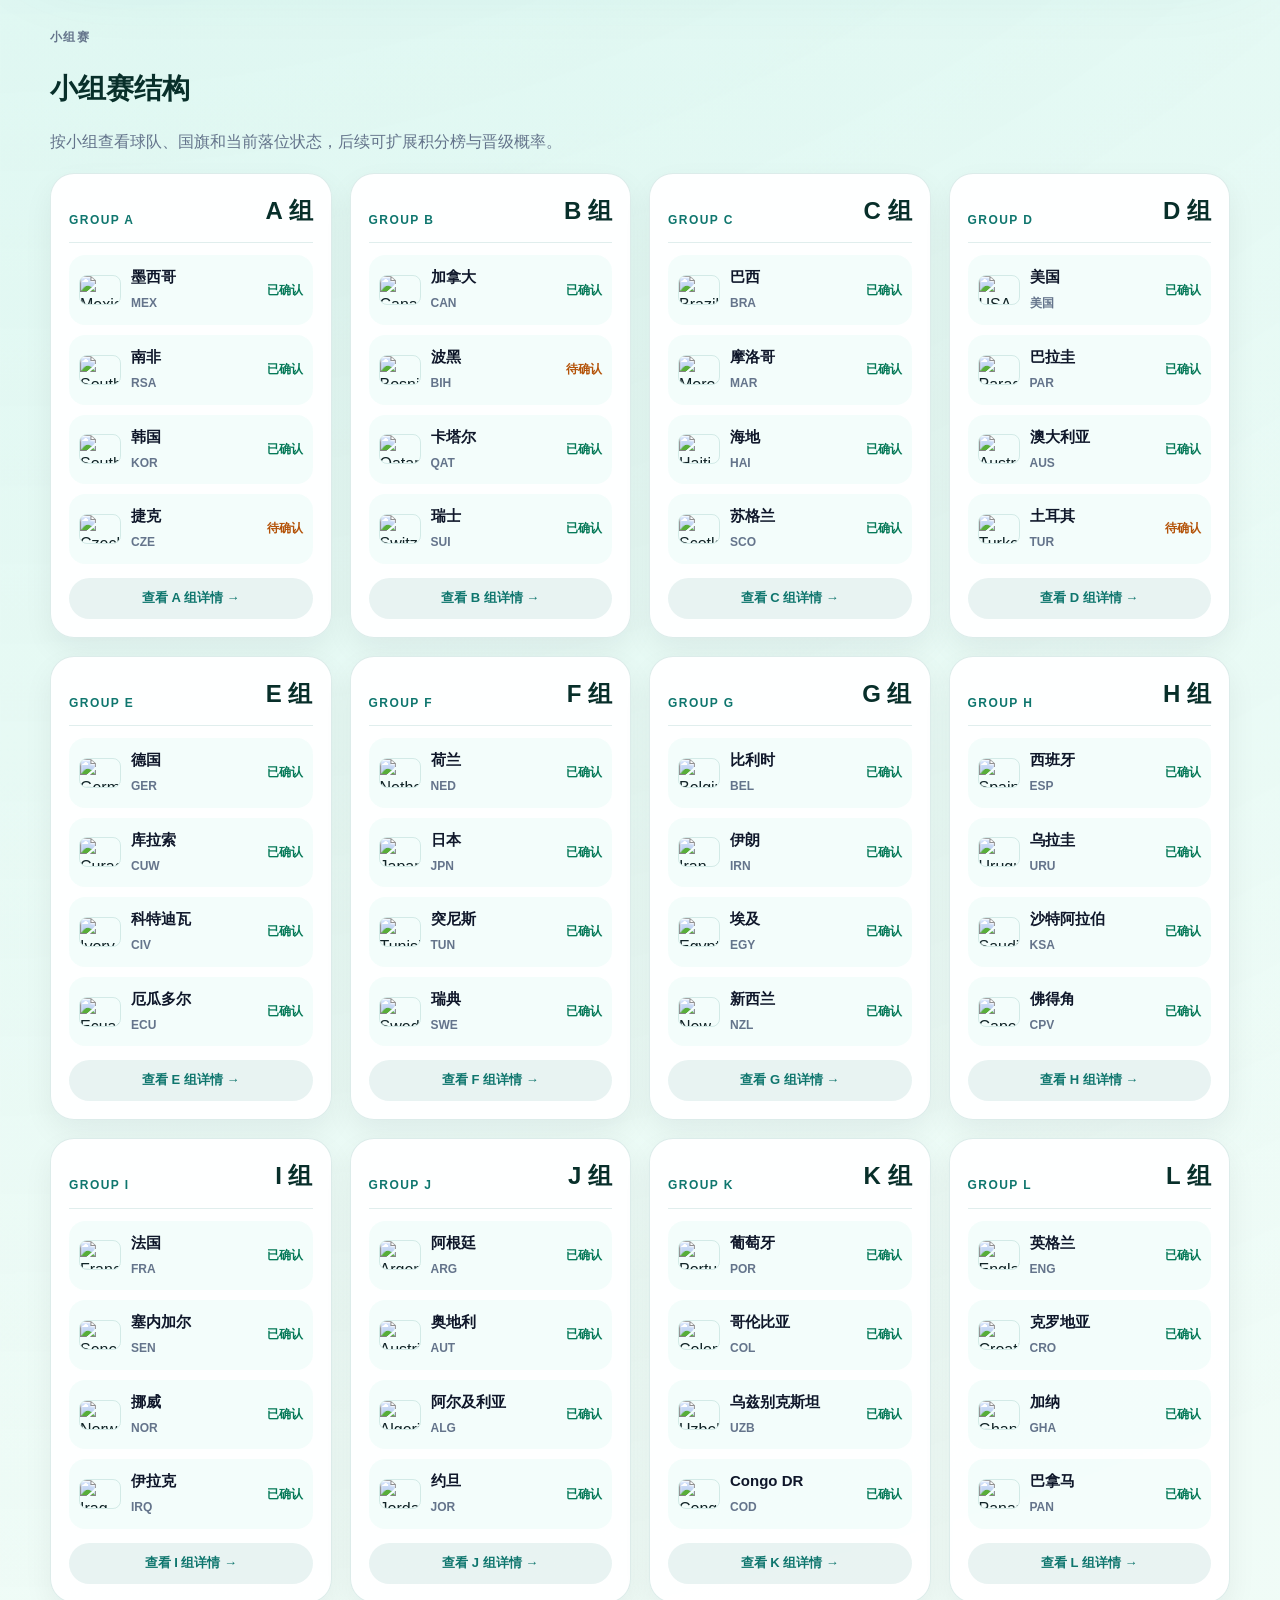
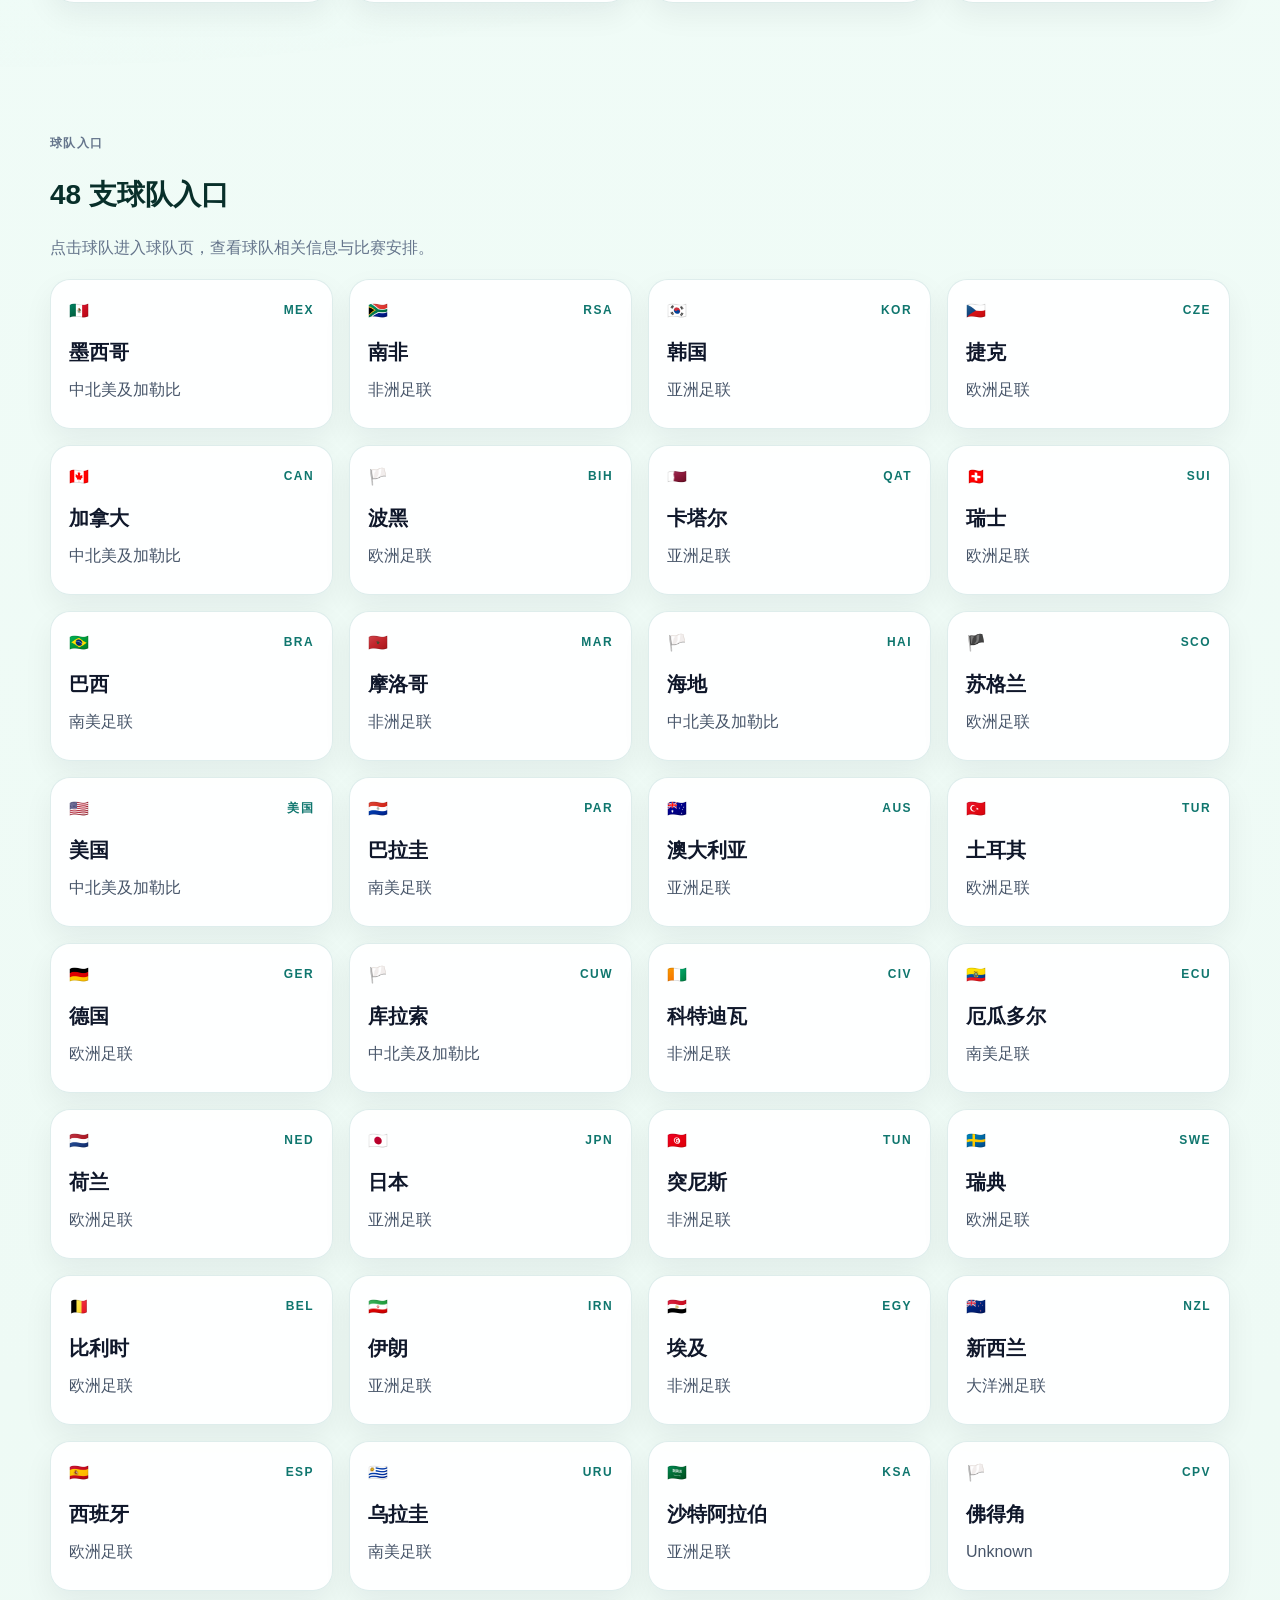
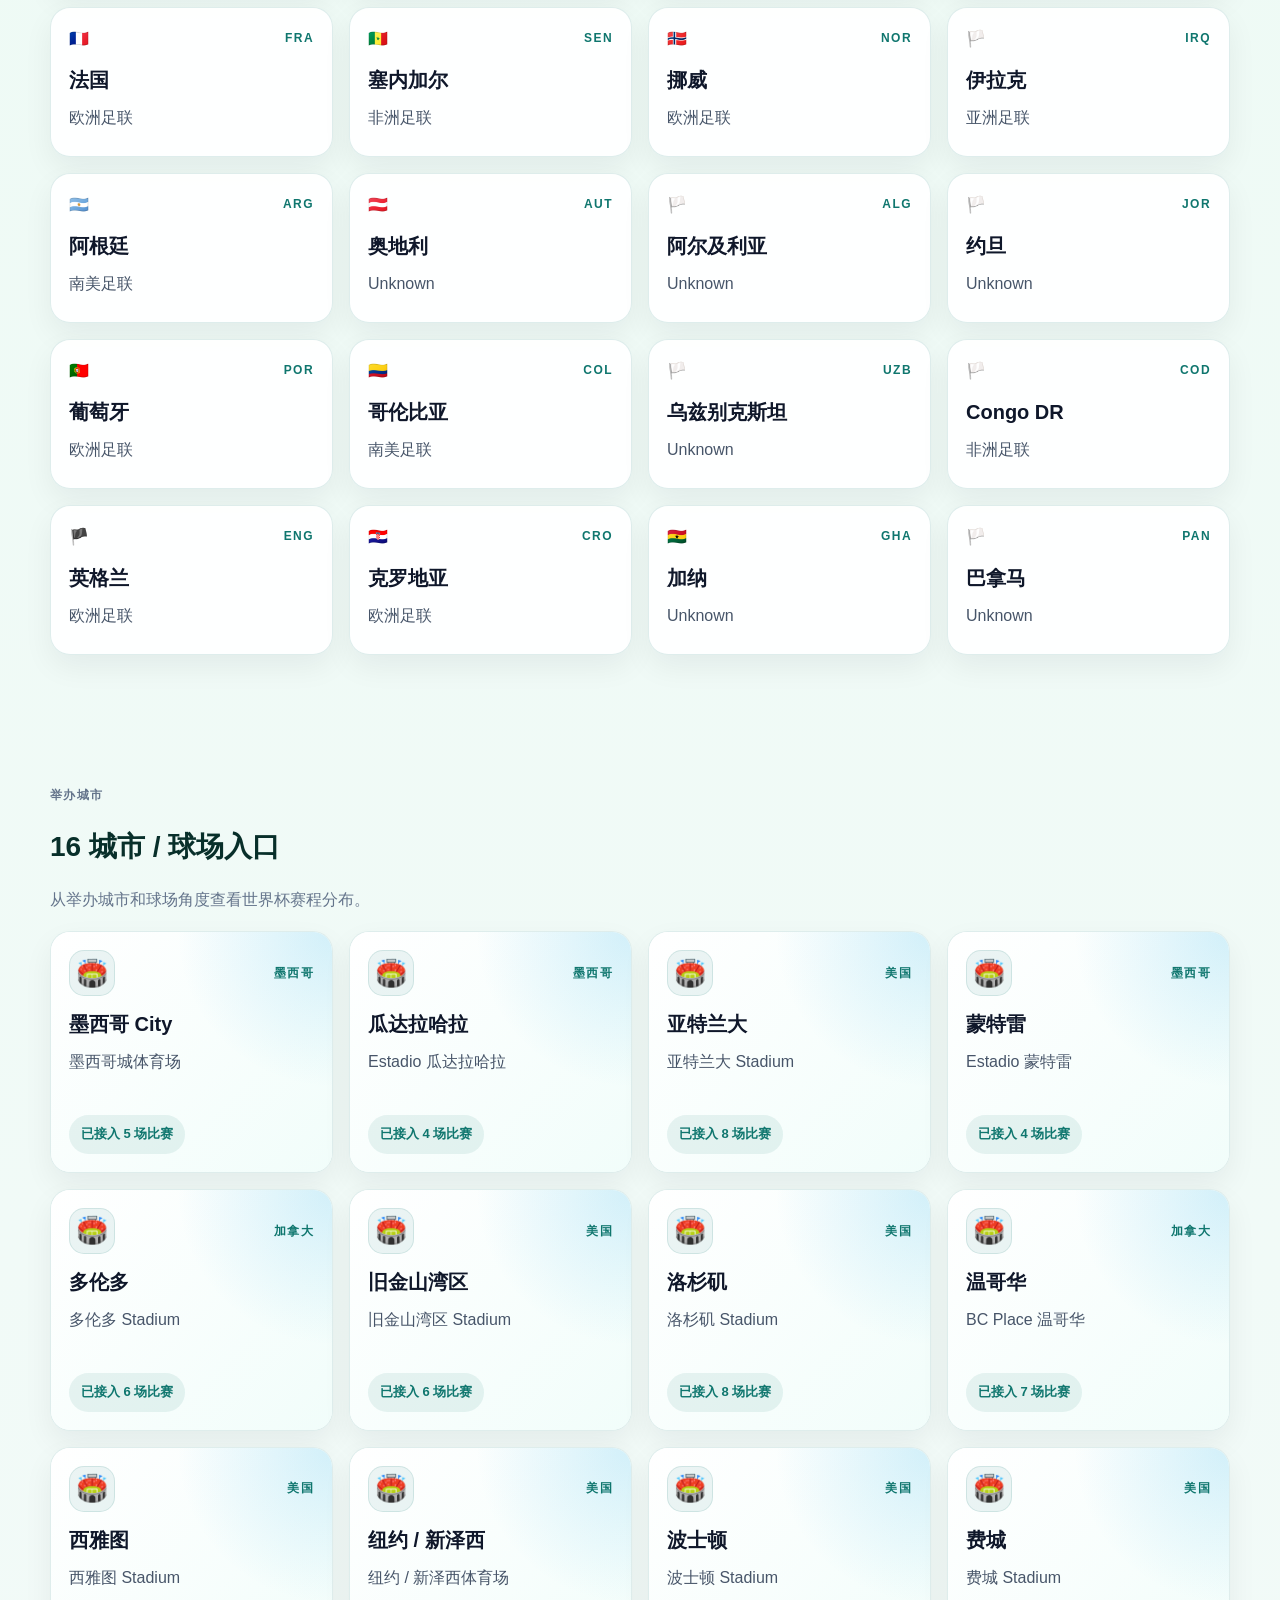
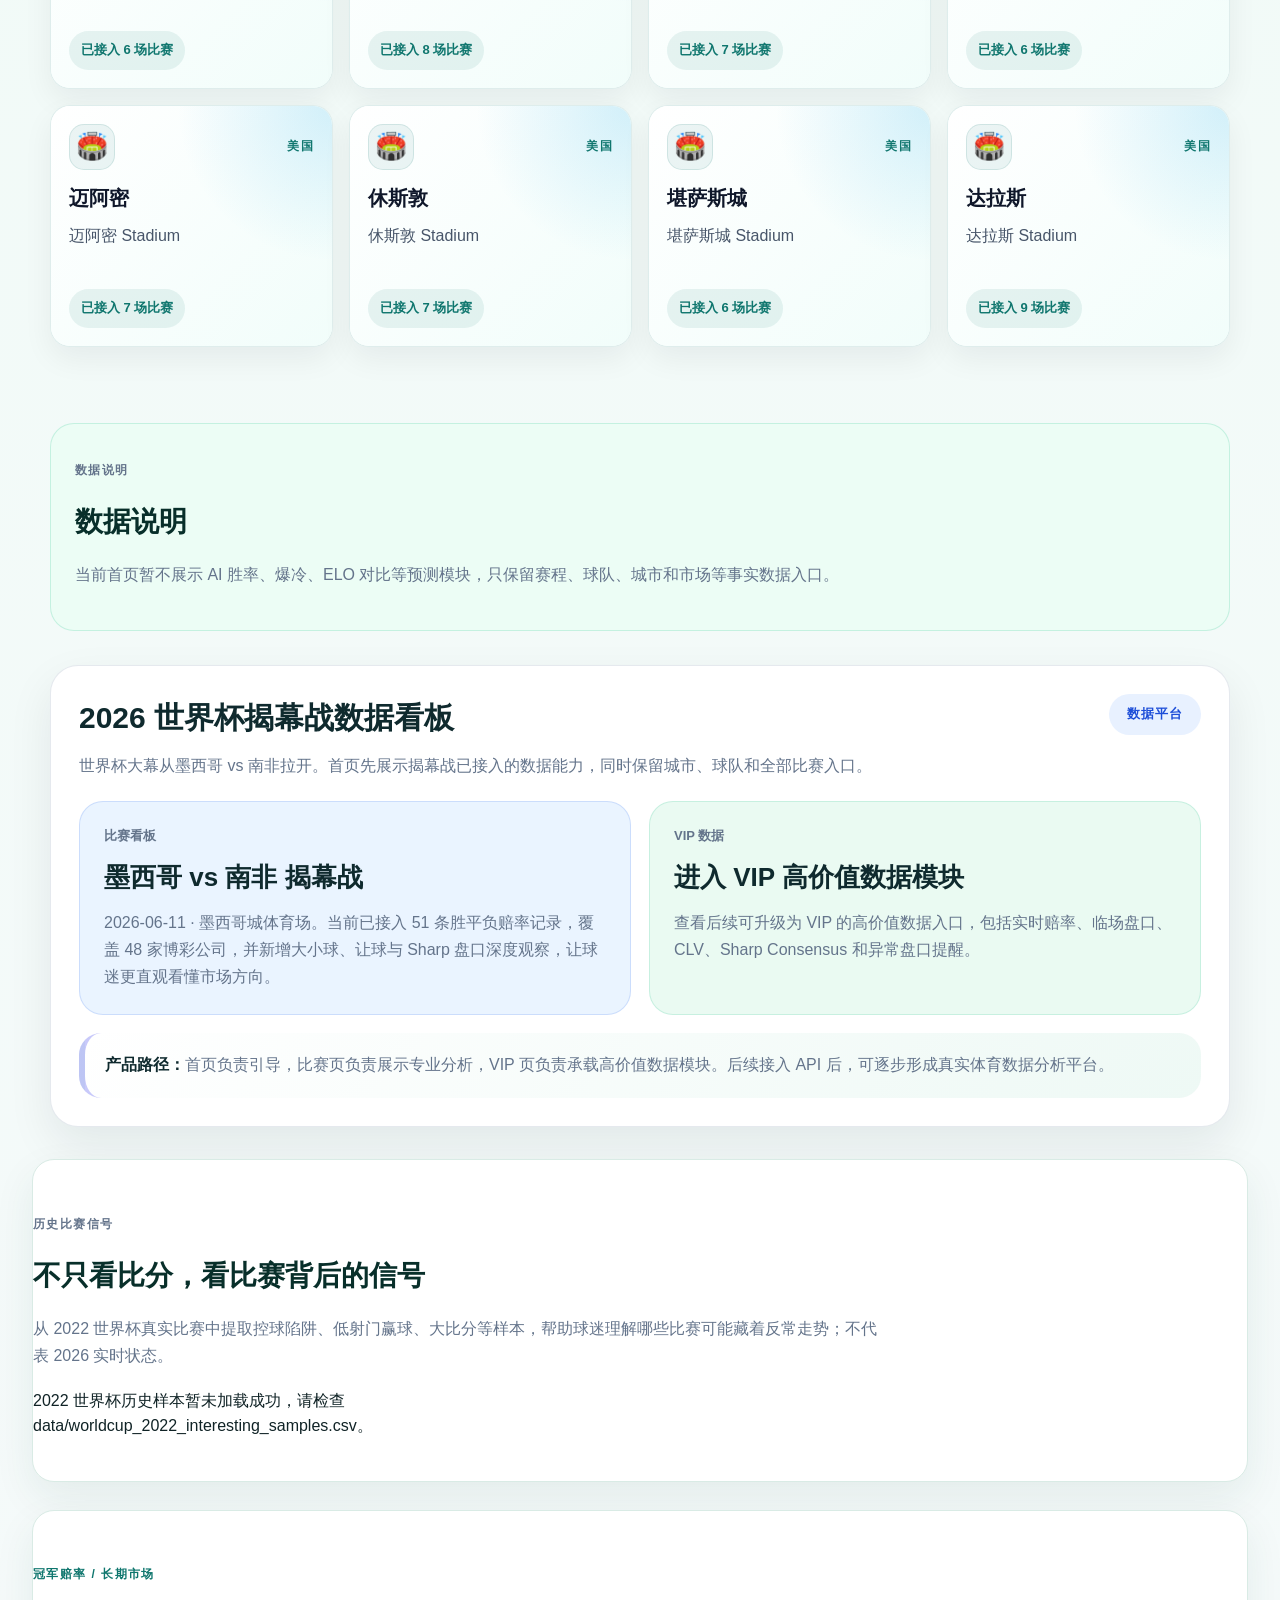
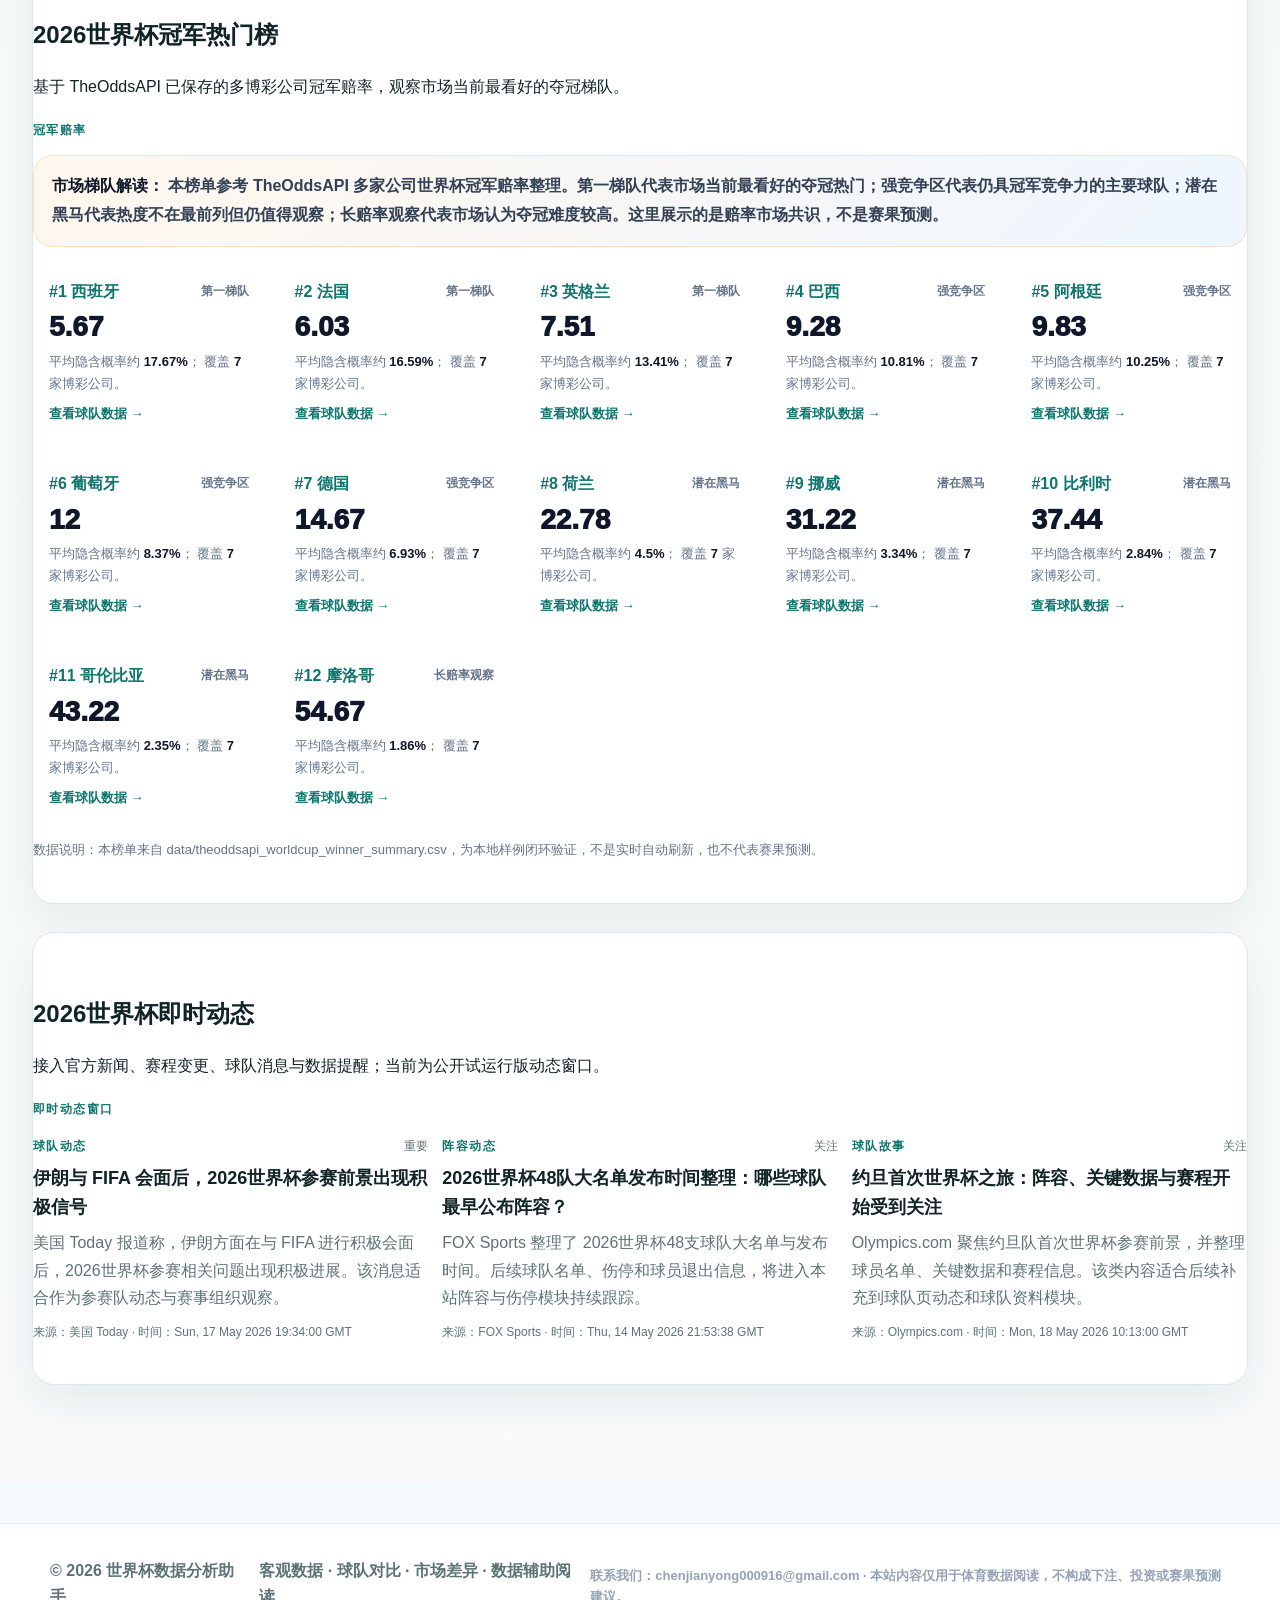
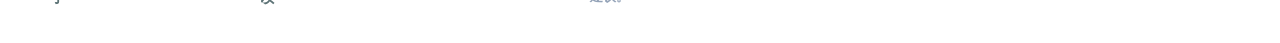
==== commit 0c4b70e6: "更新世界杯数据助手公开站点" ====
--- a/index.html
+++ b/index.html
@@ -186,6 +186,1347 @@
     font-weight:800;
   }
 </style>
+<style id="home-roadmap-polish-441">
+  .worldcup-roadmap-441{
+    margin:70px auto 34px;
+    max-width:1180px;
+    padding:0 24px;
+  }
+  .worldcup-roadmap-441 h2{
+    margin:10px 0 10px;
+    font-size:36px;
+    line-height:1.15;
+    color:#102a2e;
+    letter-spacing:-.04em;
+  }
+  .worldcup-roadmap-441 .section-subtitle{
+    color:#64748b;
+    font-size:18px;
+    margin-bottom:24px;
+  }
+  .roadmap-grid-441{
+    display:grid;
+    grid-template-columns:repeat(4,minmax(0,1fr));
+    gap:16px;
+  }
+  .roadmap-card-441{
+    background:rgba(255,255,255,.86);
+    border:1px solid rgba(15,118,110,.14);
+    border-radius:24px;
+    padding:24px 22px;
+    box-shadow:0 18px 45px rgba(15,118,110,.08);
+    min-height:210px;
+  }
+  .roadmap-step-441{
+    width:44px;height:44px;border-radius:16px;
+    display:flex;align-items:center;justify-content:center;
+    background:#ecfdf5;color:#047857;font-weight:900;
+    margin-bottom:18px;
+  }
+  .roadmap-card-441 h3{
+    margin:0 0 8px;
+    font-size:24px;
+    color:#0f172a;
+  }
+  .roadmap-card-441 strong{
+    display:block;
+    color:#0f766e;
+    font-size:17px;
+    margin-bottom:12px;
+  }
+  .roadmap-card-441 p{
+    color:#64748b;
+    line-height:1.65;
+    margin:0;
+    font-size:15px;
+  }
+  @media(max-width:900px){
+    .roadmap-grid-441{grid-template-columns:1fr 1fr;}
+  }
+  @media(max-width:560px){
+    .roadmap-grid-441{grid-template-columns:1fr;}
+    .worldcup-roadmap-441 h2{font-size:30px;}
+  }
+</style>
+<style id="home-hero-strong-447">
+  .hero{
+    max-width:1180px !important;
+    margin:64px auto 42px !important;
+    padding:54px 56px !important;
+    border-radius:34px !important;
+    background:
+      radial-gradient(circle at 82% 18%, rgba(45,212,191,.34), transparent 34%),
+      linear-gradient(135deg,#052e2b 0%,#0f766e 48%,#ecfeff 100%) !important;
+    color:#ffffff !important;
+    box-shadow:0 32px 90px rgba(15,118,110,.28) !important;
+    border:1px solid rgba(255,255,255,.35) !important;
+  }
+  .hero .eyebrow{
+    color:#a7f3d0 !important;
+    letter-spacing:.16em !important;
+    font-weight:1000 !important;
+  }
+  .hero h1{
+    max-width:760px !important;
+    color:#ffffff !important;
+    font-size:58px !important;
+    line-height:1.03 !important;
+    letter-spacing:-.06em !important;
+    text-shadow:0 10px 34px rgba(0,0,0,.25) !important;
+  }
+  .hero .lead{
+    max-width:720px !important;
+    color:rgba(255,255,255,.86) !important;
+    font-size:20px !important;
+    line-height:1.75 !important;
+  }
+  .hero .notice{
+    background:rgba(255,255,255,.12) !important;
+    border:1px solid rgba(255,255,255,.22) !important;
+    color:#ecfeff !important;
+    backdrop-filter:blur(12px) !important;
+  }
+  .hero .quick-grid > div{
+    background:rgba(255,255,255,.92) !important;
+    border:1px solid rgba(255,255,255,.48) !important;
+    box-shadow:0 18px 50px rgba(0,0,0,.14) !important;
+  }
+  .hero .quick-grid strong{
+    font-size:28px !important;
+    color:#064e3b !important;
+    letter-spacing:-.04em !important;
+  }
+  .hero .quick-grid span{
+    color:#475569 !important;
+    font-size:14px !important;
+  }
+  .hero .signal-panel{
+    background:rgba(255,255,255,.92) !important;
+    border:1px solid rgba(255,255,255,.55) !important;
+    box-shadow:0 24px 70px rgba(0,0,0,.18) !important;
+  }
+  .hero .signal-panel h3{
+    color:#0f172a !important;
+  }
+  .hero .signal-item{
+    background:#f8fafc !important;
+    border-color:#e2e8f0 !important;
+  }
+  .hero .cta-row a:first-child{
+    background:#ffffff !important;
+    color:#065f46 !important;
+    box-shadow:0 18px 42px rgba(0,0,0,.18) !important;
+  }
+  .hero .cta-row a:last-child{
+    color:#ffffff !important;
+    border:1px solid rgba(255,255,255,.5) !important;
+    background:rgba(255,255,255,.12) !important;
+  }
+  @media(max-width:900px){
+    .hero{padding:36px 24px !important;margin:32px 16px !important;}
+    .hero h1{font-size:40px !important;}
+  }
+</style>
+<style id="home-proof-strip-450">
+  .home-proof-strip-450{
+    display:grid;
+    grid-template-columns:repeat(4,minmax(0,1fr));
+    gap:12px;
+    margin:18px 0 22px;
+  }
+  .home-proof-item-450{
+    border:1px solid rgba(15,118,110,.14);
+    background:rgba(255,255,255,.78);
+    border-radius:18px;
+    padding:14px 16px;
+  }
+  .home-proof-item-450 strong{
+    display:block;
+    font-size:22px;
+    color:#064e3b;
+    line-height:1.1;
+    letter-spacing:-.03em;
+  }
+  .home-proof-item-450 span{
+    display:block;
+    margin-top:5px;
+    color:#64748b;
+    font-size:13px;
+    font-weight:800;
+  }
+  @media(max-width:900px){
+    .home-proof-strip-450{grid-template-columns:repeat(2,minmax(0,1fr));}
+  }
+</style>
+<style id="home-hero-direct-452">
+  .hero.hero-direct-452{
+    position:relative !important;
+    overflow:hidden !important;
+    max-width:1180px !important;
+    margin:52px auto 46px !important;
+    padding:58px 56px !important;
+    border-radius:36px !important;
+    background:
+      radial-gradient(circle at 78% 22%, rgba(45,212,191,.42), transparent 30%),
+      radial-gradient(circle at 10% 90%, rgba(16,185,129,.32), transparent 32%),
+      linear-gradient(135deg,#031f1c 0%,#064e3b 45%,#0f766e 100%) !important;
+    border:1px solid rgba(255,255,255,.22) !important;
+    box-shadow:0 34px 90px rgba(6,78,59,.34) !important;
+    color:#fff !important;
+  }
+  .hero.hero-direct-452::before{
+    content:"";
+    position:absolute;
+    inset:-120px;
+    background:
+      linear-gradient(115deg,transparent 0%,rgba(255,255,255,.08) 42%,transparent 58%),
+      radial-gradient(circle at 72% 32%,rgba(255,255,255,.1),transparent 24%);
+    animation:heroSweep452 8s ease-in-out infinite;
+    pointer-events:none;
+  }
+  @keyframes heroSweep452{
+    0%{transform:translateX(-8%);opacity:.42;}
+    50%{transform:translateX(8%);opacity:.85;}
+    100%{transform:translateX(-8%);opacity:.42;}
+  }
+  .hero-direct-grid-452{
+    position:relative;
+    z-index:2;
+    display:grid;
+    grid-template-columns:1.1fr .9fr;
+    gap:42px;
+    align-items:center;
+  }
+  .hero-direct-eyebrow-452{
+    color:#99f6e4;
+    letter-spacing:.18em;
+    font-weight:1000;
+    font-size:13px;
+    margin:0 0 18px;
+  }
+  .hero-direct-title-452{
+    color:#fff;
+    font-size:64px;
+    line-height:1.06;
+    letter-spacing:-.065em;
+    margin:0 0 20px;
+    text-shadow:0 18px 42px rgba(0,0,0,.32);
+  }
+  .hero-direct-lead-452{
+    color:rgba(236,253,245,.92);
+    font-size:20px;
+    line-height:1.75;
+    max-width:720px;
+    margin:0 0 24px;
+  }
+  .hero-direct-tags-452{
+    display:flex;
+    flex-wrap:wrap;
+    gap:10px;
+    margin:0 0 26px;
+  }
+  .hero-direct-tags-452 span{
+    display:inline-flex;
+    border-radius:999px;
+    padding:10px 14px;
+    background:rgba(255,255,255,.12);
+    border:1px solid rgba(255,255,255,.22);
+    color:#ecfeff;
+    font-weight:900;
+    font-size:13px;
+  }
+  .hero-direct-actions-452{
+    display:flex;
+    flex-wrap:wrap;
+    gap:14px;
+  }
+  .hero-direct-actions-452 a{
+    display:inline-flex;
+    align-items:center;
+    justify-content:center;
+    min-height:48px;
+    padding:0 22px;
+    border-radius:999px;
+    text-decoration:none;
+    font-weight:1000;
+  }
+  .hero-direct-actions-452 .primary{
+    background:#fff;
+    color:#065f46;
+    box-shadow:0 18px 44px rgba(0,0,0,.24);
+  }
+  .hero-direct-actions-452 .ghost{
+    color:#fff;
+    background:rgba(255,255,255,.12);
+    border:1px solid rgba(255,255,255,.42);
+  }
+  .opening-card-452{
+    position:relative;
+    min-height:390px;
+    border-radius:34px;
+    padding:34px;
+    background:
+      radial-gradient(circle at 50% 38%, rgba(255,255,255,.18), transparent 34%),
+      linear-gradient(145deg,rgba(255,255,255,.18),rgba(255,255,255,.08));
+    border:1px solid rgba(255,255,255,.28);
+    box-shadow:0 28px 70px rgba(0,0,0,.26);
+    backdrop-filter:blur(16px);
+    animation:floatCard452 4.8s ease-in-out infinite;
+    overflow:hidden;
+  }
+  @keyframes floatCard452{
+    0%,100%{transform:translateY(0);}
+    50%{transform:translateY(-10px);}
+  }
+  .opening-card-452::before{
+    content:"";
+    position:absolute;
+    width:260px;
+    height:260px;
+    border-radius:999px;
+    left:50%;
+    top:50%;
+    transform:translate(-50%,-50%);
+    border:1px solid rgba(153,246,228,.42);
+    box-shadow:0 0 0 28px rgba(153,246,228,.06),0 0 80px rgba(45,212,191,.3);
+    animation:pulseRing452 2.8s ease-in-out infinite;
+  }
+  @keyframes pulseRing452{
+    0%,100%{opacity:.55;transform:translate(-50%,-50%) scale(.96);}
+    50%{opacity:1;transform:translate(-50%,-50%) scale(1.04);}
+  }
+  .opening-inner-452{
+    position:relative;
+    z-index:2;
+    min-height:320px;
+    display:flex;
+    flex-direction:column;
+    justify-content:space-between;
+  }
+  .opening-top-452{
+    display:flex;
+    justify-content:space-between;
+    gap:18px;
+    align-items:flex-start;
+  }
+  .opening-label-452{
+    color:#99f6e4;
+    font-weight:1000;
+    letter-spacing:.18em;
+    font-size:13px;
+  }
+  .live-pill-452{
+    display:inline-flex;
+    align-items:center;
+    gap:8px;
+    color:#ecfeff;
+    font-weight:1000;
+    font-size:12px;
+    padding:8px 12px;
+    border-radius:999px;
+    background:rgba(16,185,129,.22);
+    border:1px solid rgba(167,243,208,.28);
+  }
+  .live-pill-452 i{
+    width:8px;
+    height:8px;
+    border-radius:50%;
+    background:#34d399;
+    box-shadow:0 0 18px #34d399;
+    animation:blink452 1.4s ease-in-out infinite;
+  }
+  @keyframes blink452{
+    0%,100%{opacity:.45;}
+    50%{opacity:1;}
+  }
+  .teams-452{
+    margin-top:58px;
+    display:grid;
+    grid-template-columns:1fr auto 1fr;
+    align-items:center;
+    gap:18px;
+  }
+  .team-452{
+    display:flex;
+    flex-direction:column;
+    gap:10px;
+  }
+  .team-452.right{text-align:right;align-items:flex-end;}
+  .flag-452{
+    width:68px;
+    height:48px;
+    display:flex;
+    align-items:center;
+    justify-content:center;
+    border-radius:14px;
+    background:rgba(255,255,255,.92);
+    font-size:30px;
+    box-shadow:0 14px 34px rgba(0,0,0,.2);
+  }
+  .team-452 strong{
+    color:#fff;
+    font-size:26px;
+    line-height:1.05;
+    letter-spacing:-.04em;
+  }
+  .vs-452{
+    width:58px; height:58px;
+    border-radius:50%;
+    display:flex;
+    align-items:center;
+    justify-content:center;
+    background:#f59e0b;
+    color:#fff;
+    font-weight:1000;
+    box-shadow:0 0 34px rgba(245,158,11,.55);
+  }
+  .opening-meta-452{
+    margin-top:36px;
+    color:rgba(236,253,245,.9);
+    font-weight:800;
+    line-height:1.7;
+  }
+  .market-row-452{
+    margin-top:18px;
+    display:grid;
+    grid-template-columns:repeat(2,minmax(0,1fr));
+    gap:10px;
+  }
+  .market-row-452 div{
+    padding:13px 14px;
+    border-radius:18px;
+    background:rgba(255,255,255,.12);
+    border:1px solid rgba(255,255,255,.18);
+  }
+  .market-row-452 span{
+    display:block;
+    color:rgba(236,253,245,.7);
+    font-size:12px;
+    font-weight:900;
+  }
+  .market-row-452 strong{
+    display:block;
+    color:#fff;
+    font-size:20px;
+    margin-top:4px;
+  }
+  .hero-proof-452{
+    position:relative;
+    z-index:2;
+    display:grid;
+    grid-template-columns:repeat(4,minmax(0,1fr));
+    gap:10px;
+    margin-top:30px;
+  }
+  .hero-proof-452 div{
+    border-radius:18px;
+    padding:14px 16px;
+    background:rgba(255,255,255,.1);
+    border:1px solid rgba(255,255,255,.18);
+  }
+  .hero-proof-452 strong{
+    display:block;
+    color:#fff;
+    font-size:24px;
+    line-height:1.1;
+  }
+  .hero-proof-452 span{
+    display:block;
+    margin-top:5px;
+    color:rgba(236,253,245,.76);
+    font-weight:800;
+    font-size:12px;
+  }
+  @media(max-width:1000px){
+    .hero-direct-grid-452{grid-template-columns:1fr;}
+    .hero-direct-title-452{font-size:44px;}
+    .hero-proof-452{grid-template-columns:repeat(2,minmax(0,1fr));}
+  }
+</style>
+<style id="home-hero-color-unify-453">
+  .hero.hero-direct-452{
+    background:
+      radial-gradient(circle at 76% 18%, rgba(45,212,191,.30), transparent 30%),
+      radial-gradient(circle at 12% 88%, rgba(167,243,208,.32), transparent 32%),
+      linear-gradient(135deg,#eafff8 0%,#d9fff4 46%,#ccfbf1 100%) !important;
+    border:1px solid rgba(20,184,166,.24) !important;
+    box-shadow:0 28px 70px rgba(15,118,110,.16) !important;
+    color:#0f2a2e !important;
+  }
+
+  .hero.hero-direct-452::before{
+    background:
+      linear-gradient(115deg,transparent 0%,rgba(255,255,255,.34) 42%,transparent 58%),
+      radial-gradient(circle at 72% 32%,rgba(255,255,255,.38),transparent 24%) !important;
+    opacity:.7 !important;
+  }
+
+  .hero-direct-eyebrow-452{
+    color:#047857 !important;
+  }
+
+  .hero-direct-title-452{
+    color:#0f2a2e !important;
+    text-shadow:none !important;
+  }
+
+  .hero-direct-lead-452{
+    color:#425c62 !important;
+  }
+
+  .hero-direct-tags-452 span{
+    background:rgba(255,255,255,.72) !important;
+    border:1px solid rgba(15,118,110,.18) !important;
+    color:#0f766e !important;
+    box-shadow:0 10px 28px rgba(15,118,110,.08) !important;
+  }
+
+  .hero-direct-actions-452 .primary{
+    background:#059669 !important;
+    color:#fff !important;
+    box-shadow:0 18px 40px rgba(5,150,105,.22) !important;
+  }
+
+  .hero-direct-actions-452 .ghost{
+    color:#047857 !important;
+    background:rgba(255,255,255,.66) !important;
+    border:1px solid rgba(15,118,110,.2) !important;
+  }
+
+  .opening-card-452{
+    background:
+      radial-gradient(circle at 50% 38%, rgba(20,184,166,.20), transparent 34%),
+      linear-gradient(145deg,rgba(255,255,255,.82),rgba(240,253,250,.72)) !important;
+    border:1px solid rgba(15,118,110,.22) !important;
+    box-shadow:0 26px 66px rgba(15,118,110,.18) !important;
+  }
+
+  .opening-card-452::before{
+    border:1px solid rgba(20,184,166,.28) !important;
+    box-shadow:0 0 0 28px rgba(20,184,166,.055),0 0 70px rgba(45,212,191,.22) !important;
+  }
+
+  .opening-label-452{
+    color:#0f766e !important;
+  }
+
+  .live-pill-452{
+    color:#047857 !important;
+    background:rgba(209,250,229,.78) !important;
+    border:1px solid rgba(16,185,129,.24) !important;
+  }
+
+  .team-452 strong{
+    color:#0f2a2e !important;
+  }
+
+  .vs-452{
+    background:#f59e0b !important;
+    color:#fff !important;
+  }
+
+  .opening-meta-452{
+    color:#425c62 !important;
+  }
+
+  .market-row-452 div{
+    background:rgba(255,255,255,.76) !important;
+    border:1px solid rgba(15,118,110,.16) !important;
+  }
+
+  .market-row-452 span{
+    color:#64748b !important;
+  }
+
+  .market-row-452 strong{
+    color:#0f766e !important;
+  }
+
+  .hero-proof-452 div{
+    background:rgba(255,255,255,.72) !important;
+    border:1px solid rgba(15,118,110,.16) !important;
+    box-shadow:0 14px 34px rgba(15,118,110,.08) !important;
+  }
+
+  .hero-proof-452 strong{
+    color:#0f766e !important;
+  }
+
+  .hero-proof-452 span{
+    color:#64748b !important;
+  }
+</style>
+<style id="home-hero-type-polish-454">
+  .hero.hero-direct-452{
+    background:
+      radial-gradient(circle at 78% 20%, rgba(45,212,191,.34), transparent 29%),
+      radial-gradient(circle at 10% 88%, rgba(167,243,208,.34), transparent 30%),
+      linear-gradient(135deg,#f0fff9 0%,#d9fff4 48%,#c9f7ee 100%) !important;
+    border:1px solid rgba(15,118,110,.18) !important;
+    box-shadow:
+      0 34px 80px rgba(15,118,110,.14),
+      inset 0 1px 0 rgba(255,255,255,.78) !important;
+  }
+
+  .hero.hero-direct-452::before{
+    opacity:.42 !important;
+  }
+
+  .hero-direct-eyebrow-452{
+    color:#047857 !important;
+    opacity:1 !important;
+    text-shadow:none !important;
+  }
+
+  .hero-direct-title-452{
+    color:#082f2c !important;
+    text-shadow:none !important;
+    font-weight:1000 !important;
+    letter-spacing:-.07em !important;
+  }
+
+  .hero-direct-lead-452{
+    color:#334155 !important;
+    font-weight:750 !important;
+    opacity:1 !important;
+  }
+
+  .hero-direct-tags-452 span{
+    background:#ffffff !important;
+    border:1px solid rgba(15,118,110,.18) !important;
+    color:#065f46 !important;
+    box-shadow:0 12px 26px rgba(15,118,110,.09) !important;
+  }
+
+  .hero-direct-actions-452 .primary{
+    background:#047857 !important;
+    color:#ffffff !important;
+    box-shadow:0 18px 38px rgba(4,120,87,.25) !important;
+  }
+
+  .hero-direct-actions-452 .ghost{
+    background:#ffffff !important;
+    color:#065f46 !important;
+    border:1px solid rgba(15,118,110,.18) !important;
+    box-shadow:0 12px 26px rgba(15,118,110,.08) !important;
+  }
+
+  .opening-card-452{
+    background:
+      radial-gradient(circle at 50% 38%, rgba(45,212,191,.18), transparent 34%),
+      linear-gradient(145deg,rgba(255,255,255,.96),rgba(236,253,245,.88)) !important;
+    border:1px solid rgba(15,118,110,.18) !important;
+    box-shadow:
+      0 30px 70px rgba(15,118,110,.18),
+      inset 0 1px 0 rgba(255,255,255,.9) !important;
+  }
+
+  .opening-label-452{
+    color:#047857 !important;
+    opacity:1 !important;
+  }
+
+  .team-452 strong{
+    color:#082f2c !important;
+    font-weight:1000 !important;
+  }
+
+  .opening-meta-452{
+    color:#334155 !important;
+    font-weight:850 !important;
+  }
+
+  .market-row-452 div{
+    background:#ffffff !important;
+    border:1px solid rgba(15,118,110,.16) !important;
+    box-shadow:0 12px 26px rgba(15,118,110,.07) !important;
+  }
+
+  .market-row-452 span{
+    color:#64748b !important;
+    font-weight:1000 !important;
+  }
+
+  .market-row-452 strong{
+    color:#047857 !important;
+    font-weight:1000 !important;
+  }
+
+  .hero-proof-452 div{
+    background:#ffffff !important;
+    border:1px solid rgba(15,118,110,.14) !important;
+    box-shadow:0 12px 28px rgba(15,118,110,.08) !important;
+  }
+
+  .hero-proof-452 strong{
+    color:#064e3b !important;
+    font-weight:1000 !important;
+  }
+
+  .hero-proof-452 span{
+    color:#475569 !important;
+    font-weight:850 !important;
+  }
+</style>
+<style id="home-tesla-like-hero-456">
+  .hero.hero-direct-452{
+    max-width:1180px !important;
+    min-height:660px !important;
+    margin:52px auto 46px !important;
+    padding:64px 64px 52px !important;
+    border-radius:38px !important;
+    background:
+      radial-gradient(circle at 72% 28%, rgba(45,212,191,.20), transparent 28%),
+      linear-gradient(135deg,#f7fffc 0%,#e9fff8 48%,#d7fff4 100%) !important;
+    border:1px solid rgba(15,118,110,.14) !important;
+    box-shadow:0 34px 90px rgba(15,118,110,.14) !important;
+    color:#071f1d !important;
+  }
+
+  .hero.hero-direct-452::before{
+    opacity:.18 !important;
+  }
+
+  .hero-tesla-456{
+    position:relative;
+    z-index:5;
+    display:grid;
+    grid-template-columns:1.05fr .95fr;
+    gap:54px;
+    align-items:center;
+    min-height:500px;
+  }
+
+  .hero-tesla-kicker-456{
+    margin:0 0 18px;
+    color:#047857;
+    font-size:13px;
+    letter-spacing:.22em;
+    font-weight:900;
+    text-transform:uppercase;
+  }
+
+  .hero-tesla-title-456{
+    margin:0;
+    color:#071f1d;
+    font-size:82px;
+    line-height:.94;
+    letter-spacing:-.075em;
+    font-weight:950;
+  }
+
+  .hero-tesla-subtitle-456{
+    margin:24px 0 0;
+    max-width:650px;
+    color:#334155;
+    font-size:20px;
+    line-height:1.65;
+    font-weight:650;
+  }
+
+  .hero-tesla-actions-456{
+    display:flex;
+    gap:14px;
+    flex-wrap:wrap;
+    margin-top:34px;
+  }
+
+  .hero-tesla-actions-456 a{
+    min-width:170px;
+    height:48px;
+    display:inline-flex;
+    align-items:center;
+    justify-content:center;
+    border-radius:999px;
+    text-decoration:none;
+    font-weight:900;
+    font-size:15px;
+  }
+
+  .hero-tesla-actions-456 .primary{
+    background:#063b35;
+    color:#fff;
+    box-shadow:0 18px 36px rgba(6,59,53,.18);
+  }
+
+  .hero-tesla-actions-456 .secondary{
+    background:rgba(255,255,255,.78);
+    color:#063b35;
+    border:1px solid rgba(6,59,53,.16);
+  }
+
+  .hero-tesla-proof-456{
+    display:flex;
+    flex-wrap:wrap;
+    gap:16px;
+    margin-top:38px;
+  }
+
+  .hero-tesla-proof-456 div{
+    min-width:96px;
+  }
+
+  .hero-tesla-proof-456 strong{
+    display:block;
+    color:#063b35;
+    font-size:30px;
+    line-height:1;
+    font-weight:950;
+    letter-spacing:-.04em;
+  }
+
+  .hero-tesla-proof-456 span{
+    display:block;
+    margin-top:7px;
+    color:#64748b;
+    font-size:12px;
+    font-weight:800;
+  }
+
+  .hero-tesla-visual-456{
+    position:relative;
+    min-height:430px;
+    border-radius:34px;
+    background:
+      radial-gradient(circle at 50% 44%, rgba(20,184,166,.22), transparent 32%),
+      linear-gradient(145deg,rgba(255,255,255,.86),rgba(240,253,250,.74));
+    border:1px solid rgba(15,118,110,.16);
+    box-shadow:0 28px 72px rgba(15,118,110,.16);
+    overflow:hidden;
+  }
+
+  .hero-tesla-visual-456::before{
+    content:"";
+    position:absolute;
+    width:330px;
+    height:330px;
+    border-radius:50%;
+    left:50%;
+    top:48%;
+    transform:translate(-50%,-50%);
+    border:1px solid rgba(15,118,110,.16);
+    box-shadow:
+      0 0 0 34px rgba(20,184,166,.055),
+      0 0 80px rgba(45,212,191,.18);
+    animation:heroTeslaPulse456 3.6s ease-in-out infinite;
+  }
+
+  @keyframes heroTeslaPulse456{
+    0%,100%{transform:translate(-50%,-50%) scale(.98);opacity:.72;}
+    50%{transform:translate(-50%,-50%) scale(1.04);opacity:1;}
+  }
+
+  .hero-tesla-visual-inner-456{
+    position:relative;
+    z-index:2;
+    min-height:430px;
+    padding:36px;
+    display:flex;
+    flex-direction:column;
+    justify-content:space-between;
+  }
+
+  .hero-tesla-topline-456{
+    display:flex;
+    justify-content:space-between;
+    align-items:center;
+    gap:18px;
+  }
+
+  .hero-tesla-topline-456 span:first-child{
+    color:#047857;
+    font-size:13px;
+    letter-spacing:.2em;
+    font-weight:950;
+  }
+
+  .hero-tesla-live-456{
+    display:inline-flex;
+    align-items:center;
+    gap:8px;
+    padding:8px 13px;
+    border-radius:999px;
+    color:#047857;
+    background:#d1fae5;
+    border:1px solid rgba(16,185,129,.22);
+    font-size:12px;
+    font-weight:950;
+  }
+
+  .hero-tesla-live-456 i{
+    width:8px;
+    height:8px;
+    border-radius:50%;
+    background:#34d399;
+    box-shadow:0 0 18px #34d399;
+  }
+
+  .hero-tesla-match-456{
+    text-align:center;
+  }
+
+  .hero-tesla-match-456 .teams{
+    display:grid;
+    grid-template-columns:1fr auto 1fr;
+    gap:18px;
+    align-items:center;
+  }
+
+  .hero-tesla-team-456{
+    display:flex;
+    flex-direction:column;
+    align-items:center;
+    gap:10px;
+  }
+
+  .hero-tesla-flag-456{
+    width:72px;
+    height:50px;
+    display:flex;
+    align-items:center;
+    justify-content:center;
+    border-radius:16px;
+    background:#fff;
+    font-size:30px;
+    box-shadow:0 14px 30px rgba(15,23,42,.10);
+  }
+
+  .hero-tesla-team-456 strong{
+    color:#071f1d;
+    font-size:30px;
+    font-weight:950;
+    line-height:1;
+    letter-spacing:-.045em;
+  }
+
+  .hero-tesla-vs-456{
+    width:58px; height:58px;
+    border-radius:50%;
+    display:flex;
+    align-items:center;
+    justify-content:center;
+    background:#f59e0b;
+    color:#fff;
+    font-weight:950;
+    box-shadow:0 18px 34px rgba(245,158,11,.28);
+  }
+
+  .hero-tesla-meta-456{
+    margin-top:26px;
+    color:#334155;
+    font-size:16px;
+    font-weight:800;
+    line-height:1.65;
+  }
+
+  .hero-tesla-market-456{
+    display:grid;
+    grid-template-columns:repeat(2,minmax(0,1fr));
+    gap:14px;
+  }
+
+  .hero-tesla-market-456 div{
+    padding:18px 18px;
+    border-radius:22px;
+    background:#fff;
+    border:1px solid rgba(15,118,110,.12);
+    box-shadow:0 14px 34px rgba(15,118,110,.08);
+  }
+
+  .hero-tesla-market-456 span{
+    display:block;
+    color:#64748b;
+    font-size:12px;
+    font-weight:950;
+    letter-spacing:.04em;
+  }
+
+  .hero-tesla-market-456 strong{
+    display:block;
+    margin-top:8px;
+    color:#047857;
+    font-size:28px;
+    font-weight:950;
+    line-height:1;
+  }
+
+  @media(max-width:1000px){
+    .hero.hero-direct-452{padding:40px 24px !important;margin:28px 16px 36px !important;}
+    .hero-tesla-456{grid-template-columns:1fr;}
+    .hero-tesla-title-456{font-size:52px;}
+    .hero-tesla-visual-456{min-height:380px;}
+  }
+</style>
+<style id="worldcup-route-tree-493-style">
+  #worldcup-route-tree-493 {
+    max-width: 1180px;
+    margin: 34px auto;
+    padding: 34px;
+    border-radius: 34px;
+    background: linear-gradient(135deg, rgba(240,253,250,.96), rgba(255,255,255,.92));
+    border: 1px solid rgba(20,184,166,.18);
+    box-shadow: 0 24px 60px rgba(15,23,42,.08);
+  }
+  #worldcup-route-tree-493 .tree-kicker {
+    margin: 0 0 10px;
+    color: #0f766e;
+    font-size: 13px;
+    font-weight: 1000;
+    letter-spacing: .16em;
+  }
+  #worldcup-route-tree-493 h2 {
+    margin: 0;
+    color: #0f2a2e;
+    font-size: clamp(32px, 4vw, 54px);
+    line-height: 1.08;
+    letter-spacing: -0.05em;
+  }
+  #worldcup-route-tree-493 .tree-lead {
+    margin: 14px 0 28px;
+    color: #475569;
+    font-size: 18px;
+    font-weight: 700;
+    line-height: 1.7;
+  }
+  #worldcup-route-tree-493 .tree-root {
+    width: fit-content;
+    margin: 0 auto 28px;
+    padding: 18px 28px;
+    border-radius: 999px;
+    background: #052e2b;
+    color: #ffffff;
+    font-size: 22px;
+    font-weight: 1000;
+    box-shadow: 0 18px 38px rgba(15,23,42,.18);
+  }
+  #worldcup-route-tree-493 .tree-lines {
+    position: relative;
+    display: grid;
+    grid-template-columns: repeat(3, minmax(0,1fr));
+    gap: 18px;
+  }
+  #worldcup-route-tree-493 .tree-card {
+    position: relative;
+    display: block;
+    min-height: 150px;
+    padding: 22px;
+    border-radius: 26px;
+    background: rgba(255,255,255,.86);
+    border: 1px solid rgba(148,163,184,.24);
+    text-decoration: none;
+    color: inherit;
+    transition: transform .18s ease, box-shadow .18s ease, border-color .18s ease;
+  }
+  #worldcup-route-tree-493 .tree-card:hover {
+    transform: translateY(-4px);
+    border-color: rgba(16,185,129,.38);
+    box-shadow: 0 20px 42px rgba(15,23,42,.10);
+  }
+  #worldcup-route-tree-493 .tree-num {
+    display: inline-flex;
+    width: 38px;
+    height: 38px;
+    align-items: center;
+    justify-content: center;
+    border-radius: 14px;
+    background: #dcfce7;
+    color: #047857;
+    font-weight: 1000;
+    margin-bottom: 16px;
+  }
+  #worldcup-route-tree-493 .tree-card h3 {
+    margin: 0 0 10px;
+    color: #0f172a;
+    font-size: 24px;
+    line-height: 1.2;
+  }
+  #worldcup-route-tree-493 .tree-card p {
+    margin: 0;
+    color: #64748b;
+    font-weight: 700;
+    line-height: 1.7;
+  }
+  #worldcup-route-tree-493 .tree-card strong {
+    color: #0f766e;
+  }
+  @media (max-width: 900px) {
+    #worldcup-route-tree-493 {
+      margin: 22px 14px;
+      padding: 24px;
+    }
+    #worldcup-route-tree-493 .tree-lines {
+      grid-template-columns: 1fr;
+    }
+  }
+</style>
+<style id="worldcup-click-tree-497-style">
+  #home-schedule-preview{
+    max-width:1240px;
+    margin:36px auto 42px;
+    padding:40px 34px 46px;
+    border-radius:38px;
+    background:
+      radial-gradient(circle at 50% 8%, rgba(16,185,129,.10), transparent 34%),
+      linear-gradient(135deg, rgba(240,253,250,.95), rgba(255,255,255,.96));
+    border:1px solid rgba(148,163,184,.20);
+    box-shadow:0 28px 70px rgba(15,23,42,.08);
+    overflow:hidden;
+  }
+  #home-schedule-preview .tree-kicker{
+    margin:0 0 10px;
+    color:#64748b;
+    font-size:13px;
+    font-weight:900;
+    letter-spacing:.18em;
+    text-transform:uppercase;
+  }
+  #home-schedule-preview h2{
+    margin:0;
+    color:#0f172a;
+    font-size:clamp(34px,4.2vw,56px);
+    line-height:1.06;
+    letter-spacing:-.06em;
+}
+#home-schedule-preview .tree-title-main{
+    display:flex;
+    align-items:center;
+    gap:14px;
+    flex-wrap:wrap;
+}
+#home-schedule-preview .tree-title-main strong{
+    color:#065f46;
+    font-weight:1000;
+}
+#home-schedule-preview .tree-title-cup{
+    display:inline-flex;
+    align-items:center;
+    justify-content:center;
+    width:58px; height:58px;
+    border-radius:18px;
+    background:linear-gradient(135deg,#fef3c7,#fde68a);
+    box-shadow:0 14px 30px rgba(245,158,11,.22);
+    font-size:30px;
+    line-height:1;
+    flex:0 0 auto;
+}
+  #home-schedule-preview .tree-lead{
+    max-width:1080px;
+    margin:14px 0 30px;
+    color:#475569;
+    font-size:17px;
+    line-height:1.75;
+    font-weight:700;
+  }
+
+  #home-schedule-preview .tree-map{
+    position:relative;
+    padding-top:6px;
+  }
+
+  #home-schedule-preview .tree-root-wrap{
+    display:flex;
+    justify-content:center;
+  }
+  #home-schedule-preview .tree-root{
+    position:relative;
+    z-index:3;
+    display:inline-flex;
+    align-items:center;
+    gap:12px;
+    padding:20px 38px;
+    border-radius:999px;
+    background:linear-gradient(135deg,#064e3b,#0f766e);
+    color:#fff;
+    font-size:21px;
+    font-weight:1000;
+    letter-spacing:-.02em;
+    box-shadow:0 20px 44px rgba(15,23,42,.18);
+  }
+  #home-schedule-preview .tree-root-dot{
+    width:14px;
+    height:14px;
+    border-radius:999px;
+    background:#6ee7b7;
+    box-shadow:0 0 0 6px rgba(255,255,255,.12);
+    flex:0 0 auto;
+  }
+  #home-schedule-preview .tree-trunk{
+    width:4px;
+    height:42px;
+    margin:0 auto;
+    background:linear-gradient(to bottom, rgba(15,118,110,.95), rgba(15,118,110,.22));
+    border-radius:999px;
+  }
+  #home-schedule-preview .tree-rail{
+    position:relative;
+    width:calc(100% - 140px);
+    margin:0 auto 0;
+    border-top:4px solid rgba(15,118,110,.24);
+    height:30px;
+  }
+
+  #home-schedule-preview .tree-grid{
+    display:grid;
+    grid-template-columns:repeat(6, minmax(0,1fr));
+    gap:16px;
+    align-items:start;
+    margin-top:0;
+  }
+
+  #home-schedule-preview .tree-card{
+    position:relative;
+    display:block;
+    min-height:228px;
+    padding:18px 17px 15px;
+    border-radius:26px;
+    background:rgba(255,255,255,.96);
+    border:1px solid rgba(148,163,184,.20);
+    text-decoration:none;
+    color:inherit;
+    box-shadow:0 14px 34px rgba(15,23,42,.07);
+    transition:transform .18s ease, box-shadow .18s ease, border-color .18s ease;
+  }
+  #home-schedule-preview .tree-card::before{
+    content:"";
+    position:absolute;
+    left:50%;
+    top:-30px;
+    width:4px;
+    height:30px;
+    transform:translateX(-50%);
+    background:rgba(15,118,110,.24);
+    border-radius:999px;
+  }
+  #home-schedule-preview .tree-card:hover{
+    transform:translateY(-6px);
+    border-color:rgba(16,185,129,.42);
+    box-shadow:0 22px 48px rgba(15,23,42,.12);
+  }
+
+  #home-schedule-preview .tree-icon{
+    width:52px;
+    height:52px;
+    border-radius:18px;
+    display:flex;
+    align-items:center;
+    justify-content:center;
+    background:linear-gradient(135deg,#f0fdf4,#dcfce7);
+    color:#047857;
+    font-size:24px;
+    box-shadow:inset 0 0 0 1px rgba(16,185,129,.08);
+  }
+  #home-schedule-preview .tree-num{
+    margin-top:14px;
+    color:#0f766e;
+    font-size:13px;
+    font-weight:1000;
+    letter-spacing:.14em;
+  }
+  #home-schedule-preview .tree-card h3{
+    margin:8px 0 8px;
+    color:#0f172a;
+    font-size:17px; line-height:1.2;
+    letter-spacing:-.02em;
+  }
+  #home-schedule-preview .tree-chip{
+    display:inline-block;
+    margin:0 0 10px;
+    padding:6px 10px;
+    border-radius:999px;
+    background:#ecfdf5;
+    color:#047857;
+    font-size:12px;
+    font-weight:900;
+    letter-spacing:.04em;
+  }
+  #home-schedule-preview .tree-card p{
+    margin:0;
+    color:#64748b;
+    font-size:13.5px; line-height:1.55;
+    font-weight:760;
+  }
+
+  @media (max-width: 1180px){
+    #home-schedule-preview .tree-grid{
+      grid-template-columns:repeat(3, minmax(0,1fr));
+      row-gap:34px;
+    }
+    #home-schedule-preview .tree-rail{
+      display:none;
+    }
+    #home-schedule-preview .tree-card::before{
+      display:none;
+    }
+    #home-schedule-preview .tree-trunk{
+      margin-bottom:12px;
+    }
+  }
+
+  @media (max-width: 760px){
+    #home-schedule-preview{
+      margin:22px 14px;
+      padding:26px 20px 28px;
+      border-radius:28px;
+    }
+    #home-schedule-preview .tree-grid{
+      grid-template-columns:1fr;
+      gap:14px;
+    }
+    #home-schedule-preview h2{
+      font-size:36px;
+    }
+    #home-schedule-preview .tree-lead{
+      font-size:15px;
+      line-height:1.7;
+    }
+    #home-schedule-preview .tree-root{
+      font-size:18px;
+      padding:16px 26px;
+    }
+    #home-schedule-preview .tree-trunk{
+      display:none;
+    }
+  }
+</style>
+<style id="worldcup-tree-cup-polish-501">
+  #home-schedule-preview .tree-title-cup{
+    position:relative;
+    background:linear-gradient(135deg,#fff7d6,#f59e0b);
+    border:1px solid rgba(180,83,9,.18);
+    box-shadow:0 14px 30px rgba(245,158,11,.20), inset 0 1px 0 rgba(255,255,255,.75);
+  }
+  #home-schedule-preview .tree-title-cup::before{
+    content:"";
+    position:absolute;
+    width:28px;
+    height:26px;
+    border-radius:8px 8px 12px 12px;
+    background:linear-gradient(135deg,#facc15,#d97706);
+    top:12px;
+    left:50%;
+    transform:translateX(-50%);
+    box-shadow:inset 0 1px 0 rgba(255,255,255,.55);
+  }
+  #home-schedule-preview .tree-title-cup::after{
+    content:"";
+    position:absolute;
+    width:26px;
+    height:8px;
+    border-radius:999px;
+    background:#b45309;
+    bottom:12px;
+    left:50%;
+    transform:translateX(-50%);
+  }
+  #home-schedule-preview .cup-shape{
+    position:relative;
+    z-index:2;
+    color:#fff7ed;
+    font-size:14px;
+    transform:translateY(-2px);
+  }
+</style>
+
 </head>
 
 <body>
@@ -194,8 +1535,7 @@
       <div class="brand">
         <div class="brand-mark">⚽</div>
         <div>
-          <h1>2026世界杯数据分析助手</h1>
-          <p>World Cup Data Analysis Assistant</p>
+          <h1>2026世界杯数据分析助手</h1><p>World Cup Data Analysis Assistant</p>
         </div>
       </div>
 
@@ -208,110 +1548,110 @@
   </header>
 
   <main id="product-home-v2-root" class="product-home-v2">
-<section id="home-platform-positioning-v2">
-  <div class="home-positioning-top">
+<section class="hero hero-direct-452">
+  <div class="hero-tesla-456">
     <div>
-      <p class="eyebrow">DATA PLATFORM / 世界杯专业数据分析平台</p>
-      <h1>2026世界杯数据分析助手：从揭幕战开始，看懂每一场比赛背后的客观数据。</h1>
-      <p class="lead">
-        从揭幕战开始，把球迷最关心的赔率、球队、赛程和球场信息，整理成一张看得懂的赛前数据看板。
-      </p>
-      <div style="margin-top:18px;padding:14px 16px;border-radius:18px;background:#ecfeff;border:1px solid #bae6fd;color:#0f4c5c;font-weight:800;line-height:1.7;">
-        当前为公开试运行版：已接入部分赛程、球队历史样本、赔率市场数据与球队解释层；伤停、首发、天气、临场赔率等实时数据仍在持续接入中。
+      <p class="hero-tesla-kicker-456">世界杯数据助手</p>
+      <h1 class="hero-tesla-title-456">看懂 2026 世界杯</h1>
+      <p class="hero-tesla-subtitle-456">从揭幕战开始，把赛程、球队、城市与市场信号放进同一张赛前数据看板。</p>
+
+      <div class="hero-tesla-actions-456">
+        <a class="primary" href="match.html?id=1">进入揭幕战看板</a>
+        <a class="secondary" href="#home-schedule-preview">查看世界杯路线图</a>
       </div>
 
-      <div style="display:grid;grid-template-columns:repeat(2,minmax(0,1fr));gap:12px;margin:18px 0 22px;">
-        <div style="padding:14px 16px;border-radius:18px;background:rgba(255,255,255,.72);border:1px solid rgba(15,118,110,.12);">
-          <strong style="display:block;color:#0f766e;font-size:15px;margin-bottom:6px;">看懂市场</strong>
-          <span style="color:#475569;font-weight:700;line-height:1.6;">40 条赔率记录，覆盖 39 家博彩公司。</span>
+      <div class="hero-tesla-proof-456">
+        <div><strong>104</strong><span>场比赛</span></div>
+        <div><strong>48</strong><span>支球队</span></div>
+        <div><strong>16</strong><span>城市 / 球场</span></div>
+        <div><strong>48</strong><span>博彩公司覆盖</span></div>
+      </div>
+    </div>
+
+    <div class="hero-tesla-visual-456">
+      <div class="hero-tesla-visual-inner-456">
+        <div class="hero-tesla-topline-456">
+          <span>OPENING MATCH</span>
+          <span class="hero-tesla-live-456"><i></i> 数据已接入</span>
         </div>
-        <div style="padding:14px 16px;border-radius:18px;background:rgba(255,255,255,.72);border:1px solid rgba(15,118,110,.12);">
-          <strong style="display:block;color:#0f766e;font-size:15px;margin-bottom:6px;">看懂比赛</strong>
-          <span style="color:#475569;font-weight:700;line-height:1.6;">赛程、球队、城市、球场集中查看。</span>
+
+        <div class="hero-tesla-match-456">
+          <div class="teams">
+            <div class="hero-tesla-team-456">
+              <div class="hero-flag-457 flag-mexico-457" aria-label="Mexico flag"><span></span></div>
+              <strong>墨西哥</strong>
+            </div>
+
+            <div class="hero-tesla-vs-456">VS</div>
+
+            <div class="hero-tesla-team-456">
+              <div class="hero-flag-457 flag-south-africa-457" aria-label="South Africa flag"><span></span></div>
+              <strong>南非</strong>
+            </div>
+          </div>
+
+          <div class="hero-tesla-meta-456">
+            2026-06-11 · 墨西哥城体育场<br>
+            赔率方向、市场分歧、比赛背景集中查看
+          </div>
         </div>
-        <div style="padding:14px 16px;border-radius:18px;background:rgba(255,255,255,.72);border:1px solid rgba(15,118,110,.12);">
-          <strong style="display:block;color:#0f766e;font-size:15px;margin-bottom:6px;">看懂分歧</strong>
-          <span style="color:#475569;font-weight:700;line-height:1.6;">专业盘 / 大众盘、胜率换算和市场摘要。</span>
-        </div>
-        <div style="padding:14px 16px;border-radius:18px;background:rgba(255,255,255,.72);border:1px solid rgba(15,118,110,.12);">
-          <strong style="display:block;color:#0f766e;font-size:15px;margin-bottom:6px;">看得清楚</strong>
-          <span style="color:#475569;font-weight:700;line-height:1.6;">只展示真实数据，不拿别的比赛来凑。</span>
+
+        <div class="hero-tesla-market-456">
+          <div><span>赔率记录</span><strong>51</strong></div>
+          <div><span>博彩公司</span><strong>48</strong></div>
         </div>
       </div>
-
-      <div class="home-positioning-actions">
-        <a class="primary-link" href="match.html?id=1">查看揭幕战数据看板</a>
-        <a class="secondary-link" href="vip.html">进入 VIP 数据模块</a>
-      </div>
-    </div>
-
-    <aside class="signal-panel">
-      <p class="signal-panel-title">揭幕战数据引擎已启动</p>
-      <div class="signal-list">
-        <div class="signal-item"><span>赔率记录</span><strong>40 条</strong></div>
-        <div class="signal-item"><span>博彩公司覆盖</span><strong>39 家</strong></div>
-        <div class="signal-item"><span>专业盘 / 大众盘</span><strong>看分歧</strong></div>
-        <div class="signal-item"><span>赔率换算胜率</span><strong>更直观</strong></div>
-        <div class="signal-item"><span>单场独立看板</span><strong>不混用数据</strong></div>
-      </div>
-    </aside>
-  </div>
-
-  <div class="home-positioning-grid">
-    <div class="positioning-card">
-      <h3>赔率市场信号</h3>
-      <p>从多家公司赔率、胜率换算和盘口方向中提取市场变化，而不是只看单一胜负观点。</p>
-    </div>
-
-    <div class="positioning-card">
-      <h3>球队与赛程背景</h3>
-      <p>后续结合球队近期状态、赛程密度、历史交锋、旅行压力等因素解释赔率变化。</p>
-    </div>
-
-    <div class="positioning-card">
-      <h3>环境与临场因素</h3>
-      <p>预留天气、城市、球场、温度、湿度、海拔等 API 数据，为比赛节奏判断提供背景。</p>
-    </div>
-
-    <div class="positioning-card">
-      <h3>可追溯分析结论</h3>
-      <p>每个结论都尽量对应数据来源、计算逻辑和展示路径，减少主观臆断和虚构分析。</p>
     </div>
   </div>
 </section>
-  <section class="home-hero hero-v2">
-  <div class="hero-copy">
-    <p class="eyebrow">WORLD CUP 2026 DATA HUB</p>
-    <h1>2026 世界杯大幕即将拉开</h1>
-    <p class="hero-subtitle">
-      揭幕战将在 Mexico City Stadium 点燃 2026 世界杯。这里不是主观预测，而是从第一场比赛开始，把赔率市场、赛程事实、球场城市与球队数据放到同一个可解释的数据看板里。
-    </p>
-    <div class="hero-actions">
-      <a href="match.html?id=1" class="hero-btn primary">查看揭幕战</a>
-      <a href="#home-schedule-preview" class="hero-btn ghost">浏览全部比赛</a>
+<section id="home-schedule-preview" class="home-section" style="max-width:1240px;margin:44px auto;padding:42px 34px;border-radius:34px;background:linear-gradient(135deg,#ecfdf5 0%,#f8fafc 58%,#eef2ff 100%);box-shadow:0 28px 90px rgba(15,118,110,.14);">
+  <div style="margin-bottom:34px;">
+    <p style="margin:0 0 10px;color:#0f766e;font-weight:950;letter-spacing:.18em;font-size:13px;">赛程主线</p>
+    <h2 style="margin:0;font-size:42px;line-height:1.15;color:#0f172a;">顺着时间看懂 <span style="color:#047857;">2026 世界杯</span> 怎么推进</h2>
+    <p style="margin:16px 0 0;max-width:980px;color:#475569;font-size:18px;line-height:1.75;font-weight:700;">从揭幕战、小组赛、淘汰赛落位到决赛路径，用一条清晰主线看完整届世界杯。完整赛程页负责按时间找比赛，单场比赛页负责看两队数据看板。</p>
+  </div>
+
+  <div style="position:relative;margin-top:34px;padding-top:34px;">
+    <div style="position:absolute;left:7%;right:7%;top:61px;height:4px;background:linear-gradient(90deg,#16a34a,#2563eb,#7c3aed,#dc2626);border-radius:999px;opacity:.42;"></div>
+
+    <div style="display:grid;grid-template-columns:repeat(4,minmax(0,1fr));gap:22px;position:relative;">
+      <a href="match.html?id=1" style="text-decoration:none;color:inherit;background:#fff;border:1px solid rgba(15,118,110,.14);border-radius:26px;padding:26px 24px;min-height:230px;box-shadow:0 18px 56px rgba(15,23,42,.08);display:flex;flex-direction:column;gap:12px;">
+        <div style="width:54px;height:54px;border-radius:999px;background:#16a34a;color:#fff;display:grid;place-items:center;font-size:22px;font-weight:950;box-shadow:0 12px 28px rgba(22,163,74,.25);">1</div>
+        <div style="color:#16a34a;font-size:13px;font-weight:950;letter-spacing:.14em;">OPENING MATCH</div>
+        <h3 style="margin:0;font-size:24px;color:#0f172a;">揭幕战</h3>
+        <p style="margin:0;color:#64748b;line-height:1.65;font-weight:700;">墨西哥 vs 南非，进入第一场比赛数据看板。</p>
+      </a>
+
+      <a href="schedule.html" style="text-decoration:none;color:inherit;background:#fff;border:1px solid rgba(37,99,235,.14);border-radius:26px;padding:26px 24px;min-height:230px;box-shadow:0 18px 56px rgba(15,23,42,.08);display:flex;flex-direction:column;gap:12px;">
+        <div style="width:54px;height:54px;border-radius:999px;background:#2563eb;color:#fff;display:grid;place-items:center;font-size:22px;font-weight:950;box-shadow:0 12px 28px rgba(37,99,235,.25);">2</div>
+        <div style="color:#2563eb;font-size:13px;font-weight:950;letter-spacing:.14em;">小组赛</div>
+        <h3 style="margin:0;font-size:24px;color:#0f172a;">小组赛推进</h3>
+        <p style="margin:0;color:#64748b;line-height:1.65;font-weight:700;">按日期查看 72 场小组赛，点击任意比赛进入单场数据看板。</p>
+      </a>
+
+      <a href="schedule.html" style="text-decoration:none;color:inherit;background:#fff;border:1px solid rgba(124,58,237,.14);border-radius:26px;padding:26px 24px;min-height:230px;box-shadow:0 18px 56px rgba(15,23,42,.08);display:flex;flex-direction:column;gap:12px;">
+        <div style="width:54px;height:54px;border-radius:999px;background:#7c3aed;color:#fff;display:grid;place-items:center;font-size:22px;font-weight:950;box-shadow:0 12px 28px rgba(124,58,237,.25);">3</div>
+        <div style="color:#7c3aed;font-size:13px;font-weight:950;letter-spacing:.14em;">KNOCKOUT</div>
+        <h3 style="margin:0;font-size:24px;color:#0f172a;">淘汰赛落位</h3>
+        <p style="margin:0;color:#64748b;line-height:1.65;font-weight:700;">从 32 强开始显示晋级路径，后续随结果替换为真实对阵。</p>
+      </a>
+
+      <a href="schedule.html" style="text-decoration:none;color:inherit;background:#fff;border:1px solid rgba(220,38,38,.14);border-radius:26px;padding:26px 24px;min-height:230px;box-shadow:0 18px 56px rgba(15,23,42,.08);display:flex;flex-direction:column;gap:12px;">
+        <div style="width:54px;height:54px;border-radius:999px;background:#dc2626;color:#fff;display:grid;place-items:center;font-size:22px;font-weight:950;box-shadow:0 12px 28px rgba(220,38,38,.25);">4</div>
+        <div style="color:#dc2626;font-size:13px;font-weight:950;letter-spacing:.14em;">FINAL PATH</div>
+        <h3 style="margin:0;font-size:24px;color:#0f172a;">决赛路径</h3>
+        <p style="margin:0;color:#64748b;line-height:1.65;font-weight:700;">半决赛、三四名和决赛路径集中呈现，后续接入结果数据。</p>
+      </a>
     </div>
   </div>
 
-  <div class="hero-visual-card">
-    <div class="stadium-glow"></div>
-    <div class="hero-match-label">OPENING MATCH</div>
-    <div class="hero-match-title">Mexico <span>VS</span> South Africa</div>
-    <div class="hero-match-meta">2026-06-11 · 3:00 PM ET · Mexico City Stadium</div>
+  <div style="margin-top:28px;">
+    <a href="schedule.html" style="display:inline-flex;align-items:center;justify-content:center;border-radius:999px;padding:13px 20px;background:#0f766e;color:white;text-decoration:none;font-weight:950;">查看完整赛程时间线 →</a>
   </div>
 </section>
-
-  <section id="home-schedule-preview" class="home-section">
+<section id="home-groups-entry" class="home-section">
     <div class="section-head">
-      <p class="eyebrow">SCHEDULE</p>
-      <h2>世界杯赛程预告</h2>
-      <p>当前只展示事实字段：日期、开球时间、阶段、小组、城市、国家、球场、对阵双方。</p>
-    </div>
-    <div id="home-schedule-list" class="home-grid"></div>
-  </section>
-
-  <section id="home-groups-entry" class="home-section">
-    <div class="section-head">
-      <p class="eyebrow">GROUP STAGE</p>
+      <p class="eyebrow">小组赛</p>
       <h2>小组赛结构</h2>
       <p>按小组查看球队、国旗和当前落位状态，后续可扩展积分榜与晋级概率。</p>
     </div>
@@ -319,7 +1659,7 @@
   </section>
   <section id="home-teams-entry" class="home-section">
     <div class="section-head">
-      <p class="eyebrow">TEAMS</p>
+      <p class="eyebrow">球队入口</p>
       <h2>48 支球队入口</h2>
       <p>点击球队进入球队页，查看球队相关信息与比赛安排。</p>
     </div>
@@ -328,8 +1668,8 @@
 
   <section id="home-cities-entry" class="home-section">
     <div class="section-head">
-      <p class="eyebrow">HOST CITIES</p>
-      <h2>16 城市 / 球场入口</h2>
+      <p class="eyebrow">举办城市</p>
+      <h2 id="home-city-venues">16 城市 / 球场入口</h2>
       <p>从举办城市和球场角度查看世界杯赛程分布。</p>
     </div>
     <div id="home-cities-grid" class="home-grid"></div>
@@ -337,10 +1677,10 @@
 
   <section id="home-data-note" class="home-section data-note">
     <div class="section-head">
-      <p class="eyebrow">DATA NOTE</p>
+      <p class="eyebrow">数据说明</p>
       <h2>数据说明</h2>
       <p>
-        PRODUCT HOME V2 阶段：首页暂不展示 AI 胜率、爆冷、ELO 对比等预测模块，只保留事实数据入口。
+        当前首页暂不展示 AI 胜率、爆冷、ELO 对比等预测模块，只保留赛程、球队、城市和市场等事实数据入口。
       </p>
     </div>
   </section>
@@ -350,20 +1690,20 @@
     <div style="display:flex;align-items:flex-start;justify-content:space-between;gap:18px;margin-bottom:22px;">
       <div>
         <h3 style="font-size:30px;margin:0 0 10px;color:#0f2a2e;">2026 世界杯揭幕战数据看板</h3>
-        <p style="margin:0;color:#64748b;font-size:16px;line-height:1.7;">世界杯大幕从 Mexico vs South Africa 拉开。首页先展示揭幕战已接入的数据能力，同时保留城市、球队和全部比赛入口。</p>
+        <p style="margin:0;color:#64748b;font-size:16px;line-height:1.7;">世界杯大幕从墨西哥 vs 南非拉开。首页先展示揭幕战已接入的数据能力，同时保留城市、球队和全部比赛入口。</p>
       </div>
-      <span style="display:inline-flex;align-items:center;padding:10px 18px;border-radius:999px;background:#e8f1ff;color:#1d4ed8;font-weight:900;font-size:13px;letter-spacing:.08em;white-space:nowrap;">DATA PLATFORM</span>
+      <span style="display:inline-flex;align-items:center;padding:10px 18px;border-radius:999px;background:#e8f1ff;color:#1d4ed8;font-weight:900;font-size:13px;letter-spacing:.08em;white-space:nowrap;">数据平台</span>
     </div>
 
     <div style="display:grid;grid-template-columns:repeat(2,minmax(0,1fr));gap:18px;margin-top:18px;">
       <a href="match.html?id=1" style="display:block;text-decoration:none;padding:24px;border-radius:24px;background:#eaf4ff;border:1px solid rgba(37,99,235,.16);">
-        <span style="display:block;color:#64748b;font-weight:800;font-size:13px;margin-bottom:10px;">MATCH ANALYSIS</span>
-        <strong style="display:block;font-size:26px;color:#0f2a2e;margin-bottom:10px;">Mexico vs South Africa 揭幕战</strong>
-        <p style="margin:0;color:#64748b;line-height:1.7;">2026-06-11 · Mexico City Stadium。当前已接入 40 条赔率记录，覆盖 39 家博彩公司，并完成赔率换算胜率、专业盘 / 大众盘分歧与市场摘要展示。</p>
+        <span style="display:block;color:#64748b;font-weight:800;font-size:13px;margin-bottom:10px;">比赛看板</span>
+        <strong style="display:block;font-size:26px;color:#0f2a2e;margin-bottom:10px;">墨西哥 vs 南非 揭幕战</strong>
+        <p style="margin:0;color:#64748b;line-height:1.7;">2026-06-11 · 墨西哥城体育场。当前已接入 51 条胜平负赔率记录，覆盖 48 家博彩公司，并新增大小球、让球与 Sharp 盘口深度观察，让球迷更直观看懂市场方向。</p>
       </a>
 
       <a href="vip.html" style="display:block;text-decoration:none;padding:24px;border-radius:24px;background:#eafaf2;border:1px solid rgba(16,185,129,.16);">
-        <span style="display:block;color:#64748b;font-weight:800;font-size:13px;margin-bottom:10px;">VIP DATA</span>
+        <span style="display:block;color:#64748b;font-weight:800;font-size:13px;margin-bottom:10px;">VIP 数据</span>
         <strong style="display:block;font-size:26px;color:#0f2a2e;margin-bottom:10px;">进入 VIP 高价值数据模块</strong>
         <p style="margin:0;color:#64748b;line-height:1.7;">查看后续可升级为 VIP 的高价值数据入口，包括实时赔率、临场盘口、CLV、Sharp Consensus 和异常盘口提醒。</p>
       </a>
@@ -378,7 +1718,7 @@
   <section class="panel" id="home-2022-interesting-samples" style="margin-top:24px;">
     <div class="section-head">
       <div>
-        <p class="eyebrow">MATCH SIGNALS / 历史比赛信号</p>
+        <p class="eyebrow">历史比赛信号</p>
         <h2>不只看比分，看比赛背后的信号</h2>
       </div>
       <p class="muted">从 2022 世界杯真实比赛中提取控球陷阱、低射门赢球、大比分等样本，帮助球迷理解哪些比赛可能藏着反常走势；不代表 2026 实时状态。</p>
@@ -389,6 +1729,34 @@
   </section>
 
 
+
+<!-- HOME_WORLD_CUP_WINNER_ODDS_V1_START -->
+<section class="panel" id="home-worldcup-winner-odds" style="margin:28px 0;">
+  <div class="panel-head">
+    <div>
+      <p class="eyebrow">冠军赔率 / 长期市场</p>
+      <h2>2026世界杯冠军热门榜</h2>
+      <p>基于 TheOddsAPI 已保存的多博彩公司冠军赔率，观察市场当前最看好的夺冠梯队。</p>
+    </div>
+    <span class="mini-label">冠军赔率</span>
+  </div>
+
+  <div id="home-winner-odds-summary-copy" style="margin-top:14px;padding:16px 18px;border-radius:20px;background:linear-gradient(135deg,#fff7ed,#eff6ff);border:1px solid rgba(251,146,60,.22);color:#334155;line-height:1.8;font-weight:750;">
+  <strong style="color:#0f172a;">市场梯队解读：</strong>
+  本榜单参考 TheOddsAPI 多家公司世界杯冠军赔率整理。第一梯队代表市场当前最看好的夺冠热门；强竞争区代表仍具冠军竞争力的主要球队；潜在黑马代表热度不在最前列但仍值得观察；长赔率观察代表市场认为夺冠难度较高。这里展示的是赔率市场共识，不是赛果预测。
+</div>
+
+<div id="home-winner-odds-list" style="display:grid;grid-template-columns:repeat(auto-fit,minmax(220px,1fr));gap:14px;margin-top:16px;">
+    <div class="ai-box">
+      <p>正在读取冠军赔率摘要...</p>
+    </div>
+  </div>
+
+  <p style="margin:14px 0 0;color:#64748b;font-size:13px;line-height:1.7;">
+    数据说明：本榜单来自 data/theoddsapi_worldcup_winner_summary.csv，为本地样例闭环验证，不是实时自动刷新，也不代表赛果预测。
+  </p>
+</section>
+<!-- HOME_WORLD_CUP_WINNER_ODDS_V1_END -->
 <!-- home-news-alerts-224 -->
 <section class="panel home-news-alerts-224" style="margin:28px 0;">
   <div class="panel-head">
@@ -396,7 +1764,7 @@
       <h2>2026世界杯即时动态</h2>
       <p>接入官方新闻、赛程变更、球队消息与数据提醒；当前为公开试运行版动态窗口。</p>
     </div>
-    <span class="mini-label">LIVE DATA WINDOW</span>
+    <span class="mini-label">即时动态窗口</span>
   </div>
 
   <div id="home-news-alerts-list" style="display:grid;grid-template-columns:repeat(auto-fit,minmax(260px,1fr));gap:14px;margin-top:16px;">
@@ -410,11 +1778,12 @@
   <footer class="site-footer">
     <div class="container footer-inner">
       <p>© 2026 世界杯数据分析助手</p>
-      <p>Objective Data · Team Comparison · Market Difference · AI Assisted Reading</p>
+      <p>客观数据 · 球队对比 · 市场差异 · 数据辅助阅读</p>
+      <p style="margin-top:8px;font-size:13px;color:#94a3b8;">
+        联系我们：chenjianyong000916@gmail.com · 本站内容仅用于体育数据阅读，不构成下注、投资或赛果预测建议。
+      </p>
     </div>
   </footer>
-
- V
 <!-- home-news-alerts-script-224 -->
 <script>
 (function () {
@@ -524,6 +1893,714 @@
   document.addEventListener("DOMContentLoaded", renderHomeNewsAlerts224);
 })();
 </script>
+
+<!-- HOME_WORLD_CUP_WINNER_ODDS_SCRIPT_V1_START -->
+<script id="home-worldcup-winner-odds-script-v1">
+(function () {
+  function parseCSV(text) {
+    const rows = [];
+    let row = [];
+    let cell = "";
+    let quote = false;
+
+    for (let i = 0; i < text.length; i++) {
+      const ch = text[i];
+      const next = text[i + 1];
+
+      if (ch === '"' && quote && next === '"') {
+        cell += '"';
+        i++;
+      } else if (ch === '"') {
+        quote = !quote;
+      } else if (ch === "," && !quote) {
+        row.push(cell);
+        cell = "";
+      } else if ((ch === "\n" || ch === "\r") && !quote) {
+        if (ch === "\r" && next === "\n") i++;
+        row.push(cell);
+        cell = "";
+        if (row.some(v => String(v).trim() !== "")) rows.push(row);
+        row = [];
+      } else {
+        cell += ch;
+      }
+    }
+
+    if (cell || row.length) {
+      row.push(cell);
+      if (row.some(v => String(v).trim() !== "")) rows.push(row);
+    }
+
+    if (rows.length < 2) return [];
+    const headers = rows.shift().map(h => String(h).trim());
+
+    return rows.map(cols => {
+      const obj = {};
+      headers.forEach((h, idx) => {
+        obj[h] = cols[idx] == null ? "" : String(cols[idx]).trim();
+      });
+      return obj;
+    });
+  }
+
+  function fmt(v, suffix) {
+    const s = String(v || "").trim();
+    return s ? s + (suffix || "") : "暂无";
+  }
+
+  const winnerTeamCodeMap = {
+    Spain: "ESP",
+    France: "FRA",
+    England: "ENG",
+    Brazil: "BRA",
+    Argentina: "ARG",
+    Portugal: "POR",
+    Germany: "GER",
+    Netherlands: "NED",
+    Norway: "NOR",
+    Belgium: "BEL",
+    Colombia: "COL",
+    Morocco: "MAR"
+  };
+
+  function winnerTeamCn564B(team) {
+    const map = {
+      "Spain":"西班牙",
+      "France":"法国",
+      "England":"英格兰",
+      "Brazil":"巴西",
+      "Argentina":"阿根廷",
+      "Portugal":"葡萄牙",
+      "Germany":"德国",
+      "Netherlands":"荷兰",
+      "Norway":"挪威",
+      "Belgium":"比利时",
+      "Colombia":"哥伦比亚",
+      "Morocco":"摩洛哥"
+    };
+    return map[String(team || "").trim()] || team;
+  }
+  function teamLink(team) {
+    const code = winnerTeamCodeMap[String(team || "").trim()];
+    return code ? "team.html?code=" + encodeURIComponent(code) : "";
+  }
+
+  function tierByProbability(probability) {
+    const p = Number(probability || 0);
+    if (p >= 12) return "第一梯队";
+    if (p >= 6) return "强竞争区";
+    if (p >= 2) return "潜在黑马";
+    return "长赔率观察";
+  }
+
+  async function renderWinnerOdds() {
+    const box = document.getElementById("home-winner-odds-list");
+    if (!box) return;
+
+    try {
+      const res = await fetch("data/theoddsapi_worldcup_winner_summary.csv?v=" + Date.now());
+      if (!res.ok) throw new Error("winner summary csv " + res.status);
+
+      const rows = parseCSV(await res.text())
+        .filter(r => r.team && r.avg_price)
+        .slice(0, 12);
+
+      if (!rows.length) {
+        box.innerHTML = '<div class="ai-box"><p>暂无冠军赔率摘要数据。</p></div>';
+        return;
+      }
+
+      box.innerHTML = rows.map((r, idx) => {
+        const href = teamLink(r.team);
+        const openTag = href
+          ? `<a href="${href}" class="ai-box" style="display:block;text-decoration:none;padding:16px;border-radius:18px;color:inherit;">`
+          : `<div class="ai-box" style="padding:16px;border-radius:18px;">`;
+        const closeTag = href ? `</a>` : `</div>`;
+
+        return `
+          ${openTag}
+            <div style="display:flex;align-items:center;justify-content:space-between;gap:10px;margin-bottom:8px;">
+              <span style="font-weight:900;color:#0f766e;">#${idx + 1} ${winnerTeamCn564B(r.team)}</span>
+              <span style="font-size:12px;color:#64748b;font-weight:800;">${tierByProbability(r.avg_implied_probability)}</span>
+            </div>
+            <div style="font-size:28px;font-weight:950;color:#0f172a;line-height:1.1;">
+              ${fmt(r.avg_price)}
+            </div>
+            <p style="margin:8px 0 0;color:#64748b;line-height:1.65;font-size:13px;">
+              平均隐含概率约 <strong style="color:#0f172a;">${fmt(r.avg_implied_probability, "%")}</strong>；
+              覆盖 <strong style="color:#0f172a;">${fmt(r.bookmaker_count)}</strong> 家博彩公司。
+            </p>
+            <p style="margin:10px 0 0;color:#0f766e;font-weight:850;font-size:13px;">查看球队数据 →</p>
+          ${closeTag}
+        `;
+      }).join("");
+    } catch (err) {
+      console.warn("冠军热门榜读取失败：", err);
+      box.innerHTML = '<div class="ai-box"><p>冠军赔率摘要读取失败，请检查 data/theoddsapi_worldcup_winner_summary.csv。</p></div>';
+    }
+  }
+
+  document.addEventListener("DOMContentLoaded", renderWinnerOdds);
+})();
+</script>
+<!-- HOME_WORLD_CUP_WINNER_ODDS_SCRIPT_V1_END -->
+<style id="home-animated-hook-451">
+  .hero{
+    position:relative !important;
+    overflow:hidden !important;
+    max-width:1180px !important;
+    margin:52px auto 42px !important;
+    padding:58px 56px !important;
+    border-radius:36px !important;
+    background:
+      radial-gradient(circle at 78% 22%, rgba(45,212,191,.38), transparent 28%),
+      radial-gradient(circle at 8% 88%, rgba(16,185,129,.32), transparent 30%),
+      linear-gradient(135deg,#031f1c 0%,#064e3b 45%,#0f766e 100%) !important;
+    border:1px solid rgba(255,255,255,.22) !important;
+    box-shadow:0 34px 90px rgba(6,78,59,.34) !important;
+    color:#fff !important;
+  }
+  .hero::before{
+    content:"";
+    position:absolute;
+    inset:-120px;
+    background:
+      linear-gradient(115deg,transparent 0%,rgba(255,255,255,.08) 42%,transparent 58%),
+      radial-gradient(circle at 72% 32%,rgba(255,255,255,.1),transparent 24%);
+    animation:heroSweep451 8s ease-in-out infinite;
+    pointer-events:none;
+  }
+  @keyframes heroSweep451{
+    0%{transform:translateX(-8%) rotate(0deg);opacity:.45;}
+    50%{transform:translateX(8%) rotate(1deg);opacity:.8;}
+    100%{transform:translateX(-8%) rotate(0deg);opacity:.45;}
+  }
+  .hero-hook-451{
+    position:relative;
+    z-index:2;
+    display:grid;
+    grid-template-columns:1.15fr .85fr;
+    gap:42px;
+    align-items:center;
+  }
+  .hero-hook-left-451 .eyebrow{
+    color:#99f6e4 !important;
+    letter-spacing:.18em !important;
+    font-weight:1000 !important;
+    font-size:13px !important;
+    margin:0 0 18px !important;
+  }
+  .hero-hook-left-451 h1{
+    color:#fff !important;
+    font-size:64px !important;
+    line-height:1.02 !important;
+    letter-spacing:-.065em !important;
+    margin:0 0 20px !important;
+    max-width:760px !important;
+    text-shadow:0 18px 42px rgba(0,0,0,.32) !important;
+  }
+  .hero-hook-left-451 .lead{
+    color:rgba(236,253,245,.9) !important;
+    font-size:20px !important;
+    line-height:1.75 !important;
+    max-width:720px !important;
+    margin:0 0 24px !important;
+  }
+  .hero-tags-451{
+    display:flex;
+    flex-wrap:wrap;
+    gap:10px;
+    margin:0 0 26px;
+  }
+  .hero-tags-451 span{
+    display:inline-flex;
+    align-items:center;
+    border-radius:999px;
+    padding:10px 14px;
+    background:rgba(255,255,255,.12);
+    border:1px solid rgba(255,255,255,.22);
+    color:#ecfeff;
+    font-weight:900;
+    font-size:13px;
+  }
+  .hero-actions-451{
+    display:flex;
+    flex-wrap:wrap;
+    gap:14px;
+    align-items:center;
+  }
+  .hero-actions-451 a{
+    display:inline-flex;
+    align-items:center;
+    justify-content:center;
+    min-height:48px;
+    padding:0 22px;
+    border-radius:999px;
+    text-decoration:none;
+    font-weight:1000;
+  }
+  .hero-actions-451 .primary{
+    background:#fff;
+    color:#065f46;
+    box-shadow:0 18px 44px rgba(0,0,0,.24);
+  }
+  .hero-actions-451 .ghost{
+    color:#fff;
+    background:rgba(255,255,255,.12);
+    border:1px solid rgba(255,255,255,.42);
+  }
+  .opening-card-451{
+    position:relative;
+    min-height:390px;
+    border-radius:34px;
+    padding:34px;
+    background:
+      radial-gradient(circle at 50% 38%, rgba(255,255,255,.18), transparent 34%),
+      linear-gradient(145deg,rgba(255,255,255,.18),rgba(255,255,255,.08));
+    border:1px solid rgba(255,255,255,.28);
+    box-shadow:0 28px 70px rgba(0,0,0,.26);
+    backdrop-filter:blur(16px);
+    animation:floatCard451 4.8s ease-in-out infinite;
+    overflow:hidden;
+  }
+  @keyframes floatCard451{
+    0%,100%{transform:translateY(0);}
+    50%{transform:translateY(-10px);}
+  }
+  .opening-card-451::before{
+    content:"";
+    position:absolute;
+    width:260px;
+    height:260px;
+    border-radius:999px;
+    left:50%;
+    top:50%;
+    transform:translate(-50%,-50%);
+    border:1px solid rgba(153,246,228,.38);
+    box-shadow:0 0 0 28px rgba(153,246,228,.06),0 0 80px rgba(45,212,191,.28);
+    animation:pulseRing451 2.8s ease-in-out infinite;
+  }
+  @keyframes pulseRing451{
+    0%,100%{opacity:.55;transform:translate(-50%,-50%) scale(.96);}
+    50%{opacity:1;transform:translate(-50%,-50%) scale(1.04);}
+  }
+  .opening-card-inner-451{
+    position:relative;
+    z-index:2;
+    height:100%;
+    display:flex;
+    flex-direction:column;
+    justify-content:space-between;
+    min-height:320px;
+  }
+  .opening-top-451{
+    display:flex;
+    justify-content:space-between;
+    gap:18px;
+    align-items:flex-start;
+  }
+  .opening-label-451{
+    color:#99f6e4;
+    font-weight:1000;
+    letter-spacing:.18em;
+    font-size:13px;
+  }
+  .live-pill-451{
+    display:inline-flex;
+    align-items:center;
+    gap:8px;
+    color:#ecfeff;
+    font-weight:1000;
+    font-size:12px;
+    padding:8px 12px;
+    border-radius:999px;
+    background:rgba(16,185,129,.22);
+    border:1px solid rgba(167,243,208,.28);
+  }
+  .live-pill-451 i{
+    width:8px;
+    height:8px;
+    border-radius:50%;
+    background:#34d399;
+    box-shadow:0 0 18px #34d399;
+    animation:blink451 1.4s ease-in-out infinite;
+  }
+  @keyframes blink451{
+    0%,100%{opacity:.45;}
+    50%{opacity:1;}
+  }
+  .teams-451{
+    margin-top:58px;
+    display:grid;
+    grid-template-columns:1fr auto 1fr;
+    align-items:center;
+    gap:18px;
+  }
+  .team-451{
+    display:flex;
+    flex-direction:column;
+    gap:10px;
+  }
+  .team-451.right{text-align:right;align-items:flex-end;}
+  .flag-451{
+    width:68px;
+    height:48px;
+    display:flex;
+    align-items:center;
+    justify-content:center;
+    border-radius:14px;
+    background:rgba(255,255,255,.92);
+    font-size:30px;
+    box-shadow:0 14px 34px rgba(0,0,0,.2);
+  }
+  .team-451 strong{
+    color:#fff;
+    font-size:26px;
+    line-height:1.05;
+    letter-spacing:-.04em;
+  }
+  .vs-451{
+    width:58px; height:58px;
+    border-radius:50%;
+    display:flex;
+    align-items:center;
+    justify-content:center;
+    background:#f59e0b;
+    color:#fff;
+    font-weight:1000;
+    box-shadow:0 0 34px rgba(245,158,11,.55);
+  }
+  .opening-meta-451{
+    margin-top:36px;
+    color:rgba(236,253,245,.88);
+    font-weight:800;
+    line-height:1.7;
+  }
+  .market-row-451{
+    margin-top:18px;
+    display:grid;
+    grid-template-columns:repeat(2,minmax(0,1fr));
+    gap:10px;
+  }
+  .market-row-451 div{
+    padding:13px 14px;
+    border-radius:18px;
+    background:rgba(255,255,255,.12);
+    border:1px solid rgba(255,255,255,.18);
+  }
+  .market-row-451 span{
+    display:block;
+    color:rgba(236,253,245,.7);
+    font-size:12px;
+    font-weight:900;
+  }
+  .market-row-451 strong{
+    display:block;
+    color:#fff;
+    font-size:20px;
+    margin-top:4px;
+  }
+  .hero-proof-mini-451{
+    position:relative;
+    z-index:2;
+    display:grid;
+    grid-template-columns:repeat(4,minmax(0,1fr));
+    gap:10px;
+    margin-top:30px;
+  }
+  .hero-proof-mini-451 div{
+    border-radius:18px;
+    padding:14px 16px;
+    background:rgba(255,255,255,.1);
+    border:1px solid rgba(255,255,255,.18);
+  }
+  .hero-proof-mini-451 strong{
+    display:block;
+    color:#fff;
+    font-size:24px;
+    line-height:1.1;
+  }
+  .hero-proof-mini-451 span{
+    display:block;
+    margin-top:5px;
+    color:rgba(236,253,245,.76);
+    font-weight:800;
+    font-size:12px;
+  }
+  @media(max-width:1000px){
+    .hero-hook-451{grid-template-columns:1fr;}
+    .hero-hook-left-451 h1{font-size:46px !important;}
+    .hero-proof-mini-451{grid-template-columns:repeat(2,minmax(0,1fr));}
+  }
+</style>
+
+
+<style id="home-hero-title-force-455">
+  body .hero.hero-direct-452 .hero-direct-eyebrow-452,
+  body .hero.hero-direct-452 p.hero-direct-eyebrow-452{
+    color:#047857 !important;
+    opacity:1 !important;
+    text-shadow:none !important;
+  }
+
+  body .hero.hero-direct-452 .hero-direct-title-452,
+  body .hero.hero-direct-452 h1.hero-direct-title-452{
+    color:#073b35 !important;
+    opacity:1 !important;
+    text-shadow:none !important;
+    -webkit-text-fill-color:#073b35 !important;
+    filter:none !important;
+  }
+
+  body .hero.hero-direct-452 .hero-direct-lead-452,
+  body .hero.hero-direct-452 p.hero-direct-lead-452{
+    color:#334155 !important;
+    opacity:1 !important;
+    text-shadow:none !important;
+    -webkit-text-fill-color:#334155 !important;
+    font-weight:800 !important;
+  }
+
+  body .hero.hero-direct-452{
+    background:
+      radial-gradient(circle at 80% 20%, rgba(45,212,191,.28), transparent 30%),
+      radial-gradient(circle at 12% 86%, rgba(167,243,208,.30), transparent 31%),
+      linear-gradient(135deg,#f2fff9 0%,#dcfff4 48%,#ccfbf1 100%) !important;
+  }
+</style>
+<style id="home-metal-title-flags-457">
+  body .hero.hero-direct-452 .hero-tesla-title-456{
+    color:transparent !important;
+    -webkit-text-fill-color:transparent !important;
+    background:
+      linear-gradient(115deg,
+        #071f1d 0%,
+        #0b332f 24%,
+        #6f817d 41%,
+        #f8fffc 49%,
+        #1d3f3a 58%,
+        #061b19 100%) !important;
+    -webkit-background-clip:text !important;
+    background-clip:text !important;
+    text-shadow:
+      0 1px 0 rgba(255,255,255,.45),
+      0 18px 36px rgba(6,59,53,.16) !important;
+    filter:contrast(1.08) saturate(1.05) !important;
+    letter-spacing:-.082em !important;
+    font-weight:1000 !important;
+  }
+
+  body .hero.hero-direct-452 .hero-tesla-kicker-456{
+    color:#0f766e !important;
+    letter-spacing:.24em !important;
+  }
+
+  body .hero.hero-direct-452 .hero-tesla-subtitle-456{
+    color:#273f45 !important;
+    font-weight:760 !important;
+  }
+
+  .hero-flag-457{
+    width:86px;
+    height:58px;
+    border-radius:17px;
+    position:relative;
+    overflow:hidden;
+    background:#fff;
+    border:1px solid rgba(15,118,110,.14);
+    box-shadow:
+      0 16px 32px rgba(15,23,42,.12),
+      inset 0 1px 0 rgba(255,255,255,.8);
+  }
+
+  .flag-mexico-457{
+    background:linear-gradient(90deg,#006847 0 33.333%,#ffffff 33.333% 66.666%,#ce1126 66.666% 100%);
+  }
+
+  .flag-mexico-457 span{
+    position:absolute;
+    left:50%;
+    top:50%;
+    width:18px;
+    height:18px;
+    transform:translate(-50%,-50%);
+    border-radius:50%;
+    background:
+      radial-gradient(circle at 50% 50%, #b0892f 0 23%, transparent 24%),
+      radial-gradient(circle at 42% 45%, #0f766e 0 16%, transparent 17%),
+      radial-gradient(circle at 58% 45%, #7f1d1d 0 15%, transparent 16%);
+    opacity:.85;
+  }
+
+  .flag-south-africa-457{
+    background:
+      linear-gradient(180deg,#de3831 0 33.333%,#ffffff 33.333% 40%,#007a4d 40% 60%,#ffffff 60% 66.666%,#002395 66.666% 100%);
+  }
+
+  .flag-south-africa-457::before{
+    content:"";
+    position:absolute;
+    left:0;
+    top:0;
+    width:0;
+    height:0;
+    border-top:29px solid transparent;
+    border-bottom:29px solid transparent;
+    border-left:52px solid #000;
+    z-index:2;
+  }
+
+  .flag-south-africa-457::after{
+    content:"";
+    position:absolute;
+    left:0;
+    top:7px;
+    width:0;
+    height:0;
+    border-top:22px solid transparent;
+    border-bottom:22px solid transparent;
+    border-left:68px solid #ffb612;
+    z-index:1;
+  }
+
+  .flag-south-africa-457 span{
+    position:absolute;
+    left:0;
+    top:12px;
+    width:0;
+    height:0;
+    border-top:17px solid transparent;
+    border-bottom:17px solid transparent;
+    border-left:58px solid #007a4d;
+    z-index:3;
+  }
+
+  body .hero-tesla-team-456 strong{
+    margin-top:4px !important;
+    font-size:32px !important;
+    letter-spacing:-.055em !important;
+    color:#071f1d !important;
+  }
+
+  body .hero-tesla-vs-456{
+    background:
+      radial-gradient(circle at 35% 25%, rgba(255,255,255,.38), transparent 26%),
+      linear-gradient(135deg,#f59e0b,#f97316) !important;
+    box-shadow:0 18px 38px rgba(245,158,11,.34) !important;
+  }
+</style>
+<script id="home-dynamic-cn-patch-564C">
+(function(){
+  const teamMap = {
+    "Mexico":"墨西哥","South Africa":"南非","South Korea":"韩国","Czech Republic":"捷克",
+    "Canada":"加拿大","Bosnia and Herzegovina":"波黑","Bosnia & Herzegovina":"波黑","Qatar":"卡塔尔","Switzerland":"瑞士",
+    "Brazil":"巴西","Morocco":"摩洛哥","Haiti":"海地","Scotland":"苏格兰",
+    "USA":"美国","United States":"美国","Paraguay":"巴拉圭","Australia":"澳大利亚","Turkey":"土耳其",
+    "Germany":"德国","Curacao":"库拉索","Curaçao":"库拉索","Ivory Coast":"科特迪瓦","Ecuador":"厄瓜多尔",
+    "Netherlands":"荷兰","Japan":"日本","Sweden":"瑞典","Tunisia":"突尼斯",
+    "Belgium":"比利时","Egypt":"埃及","Iran":"伊朗","New Zealand":"新西兰",
+    "Spain":"西班牙","Cape Verde":"佛得角","Saudi Arabia":"沙特阿拉伯","Uruguay":"乌拉圭",
+    "France":"法国","Senegal":"塞内加尔","Iraq":"伊拉克","Norway":"挪威",
+    "Argentina":"阿根廷","Algeria":"阿尔及利亚","Austria":"奥地利","Jordan":"约旦",
+    "Portugal":"葡萄牙","DR Congo":"刚果民主共和国","Uzbekistan":"乌兹别克斯坦","Colombia":"哥伦比亚",
+    "England":"英格兰","Croatia":"克罗地亚","Ghana":"加纳","Panama":"巴拿马",
+    "Wales":"威尔士"
+  };
+
+  const cityMap = {
+    "Mexico City":"墨西哥城","Guadalajara":"瓜达拉哈拉","Atlanta":"亚特兰大","Monterrey":"蒙特雷",
+    "Toronto":"多伦多","San Francisco Bay Area":"旧金山湾区","Los Angeles":"洛杉矶","Vancouver":"温哥华",
+    "Seattle":"西雅图","New York/New Jersey":"纽约 / 新泽西","Boston":"波士顿","Philadelphia":"费城",
+    "Houston":"休斯敦","Dallas":"达拉斯","Kansas City":"堪萨斯城","Miami":"迈阿密"
+  };
+
+  const stadiumMap = {
+    "Mexico City Stadium":"墨西哥城体育场","Estadio Guadalajara":"瓜达拉哈拉体育场","Atlanta Stadium":"亚特兰大体育场",
+    "Estadio Monterrey":"蒙特雷体育场","Toronto Stadium":"多伦多体育场","San Francisco Bay Area Stadium":"旧金山湾区体育场",
+    "Los Angeles Stadium":"洛杉矶体育场","BC Place Vancouver":"温哥华 BC Place","Seattle Stadium":"西雅图体育场",
+    "New York New Jersey Stadium":"纽约 / 新泽西体育场","Boston Stadium":"波士顿体育场","Philadelphia Stadium":"费城体育场",
+    "Houston Stadium":"休斯敦体育场","Dallas Stadium":"达拉斯体育场","Kansas City Stadium":"堪萨斯城体育场","Miami Stadium":"迈阿密体育场"
+  };
+
+  const regionMap = {
+    "CONCACAF":"中北美及加勒比",
+    "CONMEBOL":"南美足联",
+    "UEFA":"欧洲足联",
+    "AFC":"亚洲足联",
+    "CAF":"非洲足联",
+    "OFC":"大洋洲足联"
+  };
+
+  const textMap = {
+    "Group A":"A 组","Group B":"B 组","Group C":"C 组","Group D":"D 组","Group E":"E 组","Group F":"F 组","Group G":"G 组","Group H":"H 组",
+    "小组赛":"小组赛",
+    "平局":"平局",
+    "美国 vs 威尔士":"美国 vs 威尔士",
+    "厄瓜多尔 vs 卡塔尔":"厄瓜多尔 vs 卡塔尔",
+    "英格兰 vs 伊朗":"英格兰 vs 伊朗",
+    "美国控球率 59%，但结果为平局":"美国控球率 59%，但结果为平局",
+    "厄瓜多尔只有 6 次射门，但赢下比赛":"厄瓜多尔只有 6 次射门，但赢下比赛",
+    "英格兰 vs 伊朗，比分 6-2":"英格兰 vs 伊朗，比分 6-2",
+    "Mexico City Stadium":"墨西哥城体育场"
+  };
+
+  function replaceExactText(el, map){
+    const raw = String(el.textContent || "").trim();
+    if (map[raw]) el.textContent = map[raw];
+  }
+
+  function replaceInlineText(root){
+    if (!root) return;
+    const walker = document.createTreeWalker(root, NodeFilter.SHOW_TEXT);
+    const nodes = [];
+    while (walker.nextNode()) nodes.push(walker.currentNode);
+
+    nodes.forEach(node => {
+      let text = node.nodeValue;
+      Object.keys(textMap).forEach(k => {
+        text = text.split(k).join(textMap[k]);
+      });
+      Object.keys(teamMap).forEach(k => {
+        text = text.split(k).join(teamMap[k]);
+      });
+      Object.keys(cityMap).forEach(k => {
+        text = text.split(k).join(cityMap[k]);
+      });
+      Object.keys(stadiumMap).forEach(k => {
+        text = text.split(k).join(stadiumMap[k]);
+      });
+      Object.keys(regionMap).forEach(k => {
+        text = text.split(k).join(regionMap[k]);
+      });
+      node.nodeValue = text;
+    });
+  }
+
+  function patchHomeCn(){
+    [
+      "home-groups-grid",
+      "home-teams-grid",
+      "home-cities-grid",
+      "homeInterestingSamplesList",
+      "home-winner-odds",
+      "home-news-alerts-list"
+    ].forEach(id => replaceInlineText(document.getElementById(id)));
+
+    document.querySelectorAll("#home-teams-entry strong,#home-teams-entry h3,#home-groups-grid strong,#home-groups-grid h3,#home-cities-grid strong,#home-cities-grid h3").forEach(el => {
+      replaceExactText(el, teamMap);
+      replaceExactText(el, cityMap);
+      replaceExactText(el, stadiumMap);
+    });
+  }
+
+  document.addEventListener("DOMContentLoaded", function(){
+    setTimeout(patchHomeCn, 300);
+    setTimeout(patchHomeCn, 900);
+    setTimeout(patchHomeCn, 1800);
+    setTimeout(patchHomeCn, 3000);
+  });
+})();
+</script>
 </body>
 
 <script src="app.js"></script>
@@ -553,3 +2630,56 @@
 
 
 
+
+
+
+
+
+
+
+
+
+
+
+
+
+
+
+
+
+
+
+
+
+
+
+
+
+
+
+
+
+
+
+
+
+
+
+
+
+
+
+
+
+
+
+
+
+
+
+
+
+
+
+
+
